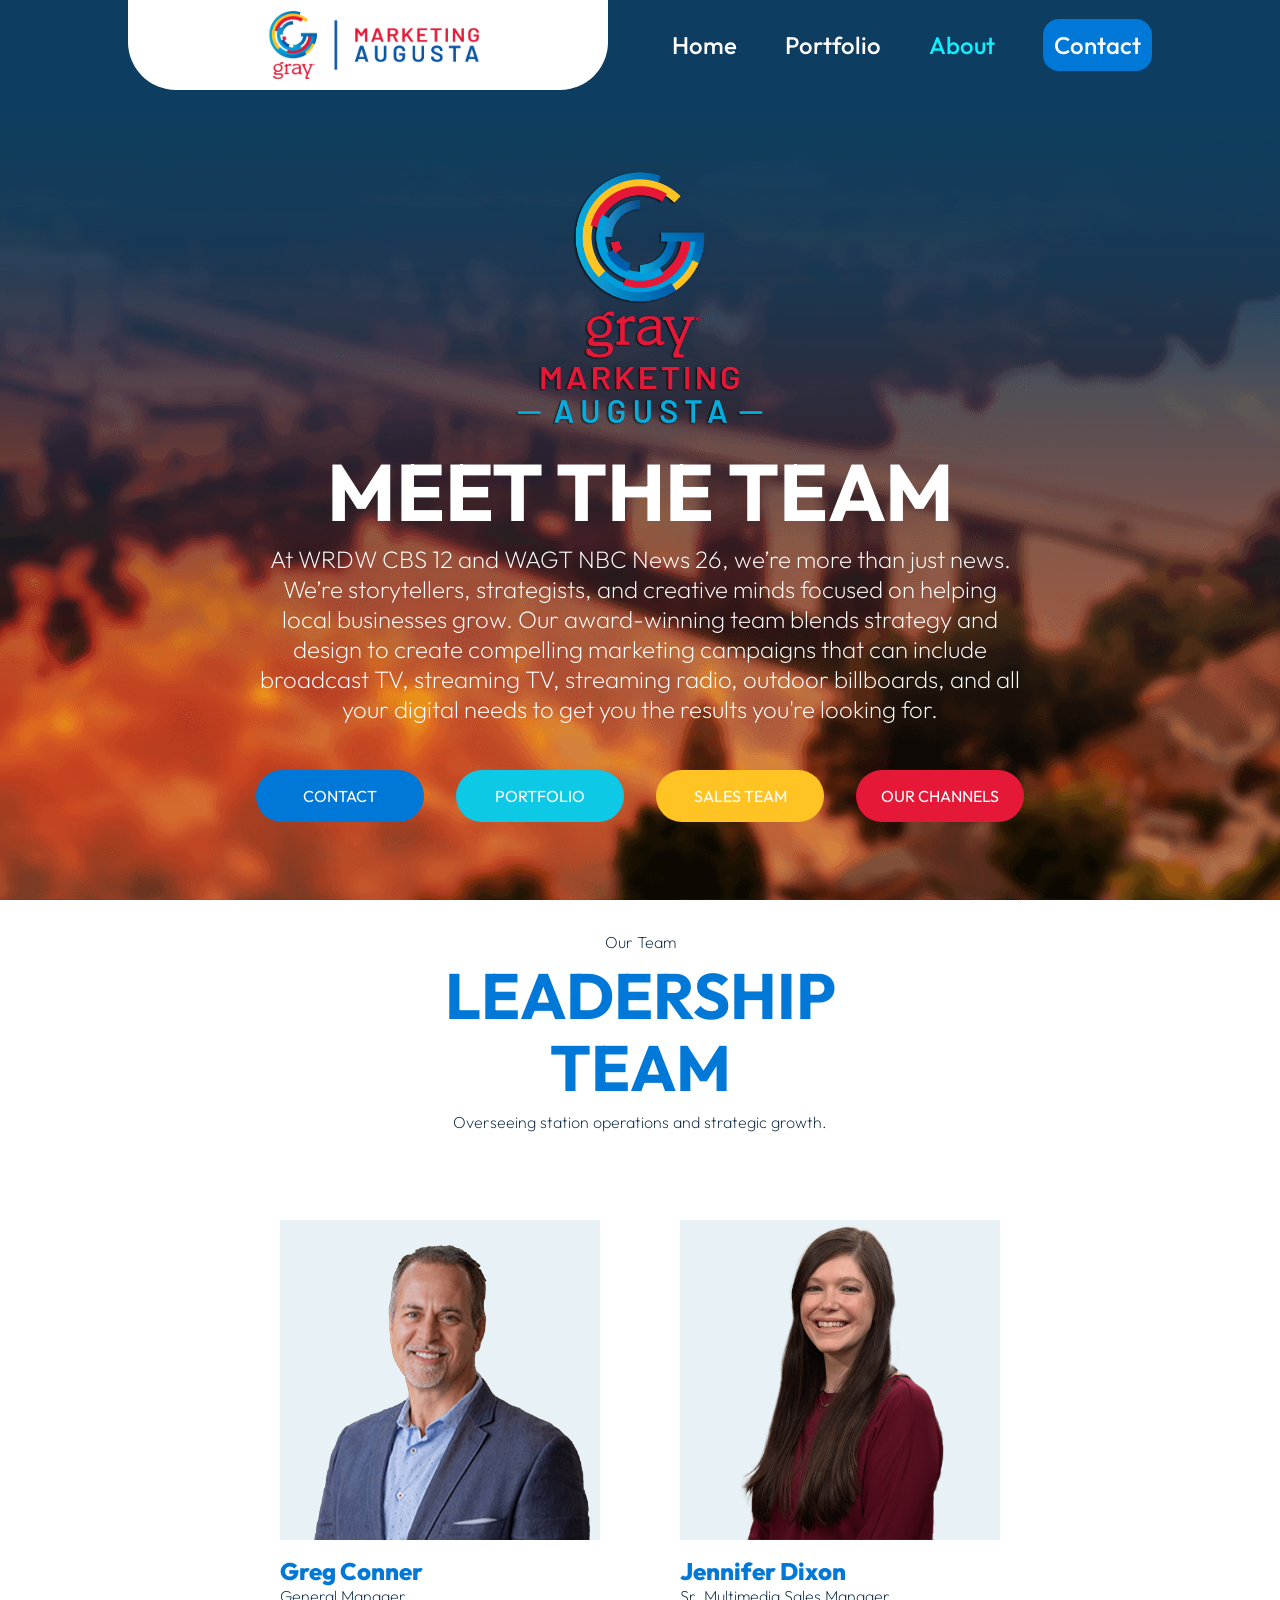
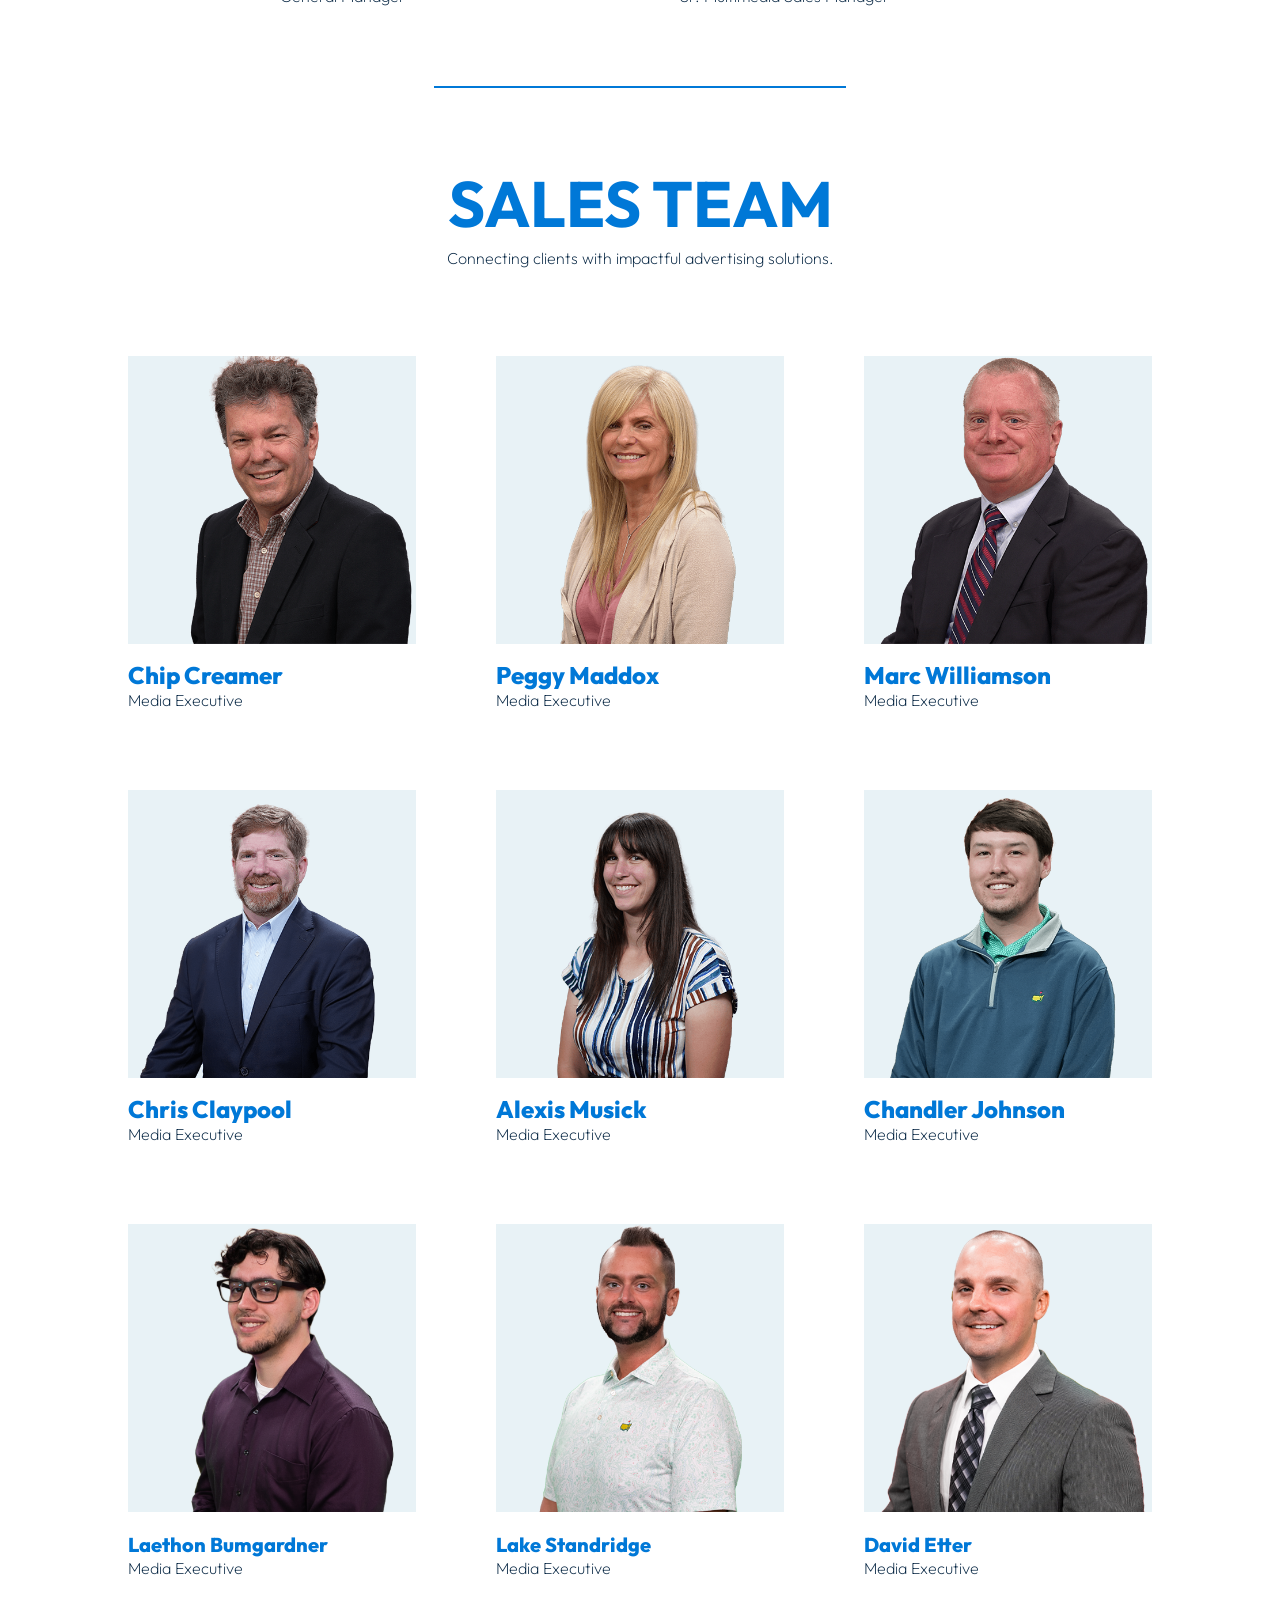
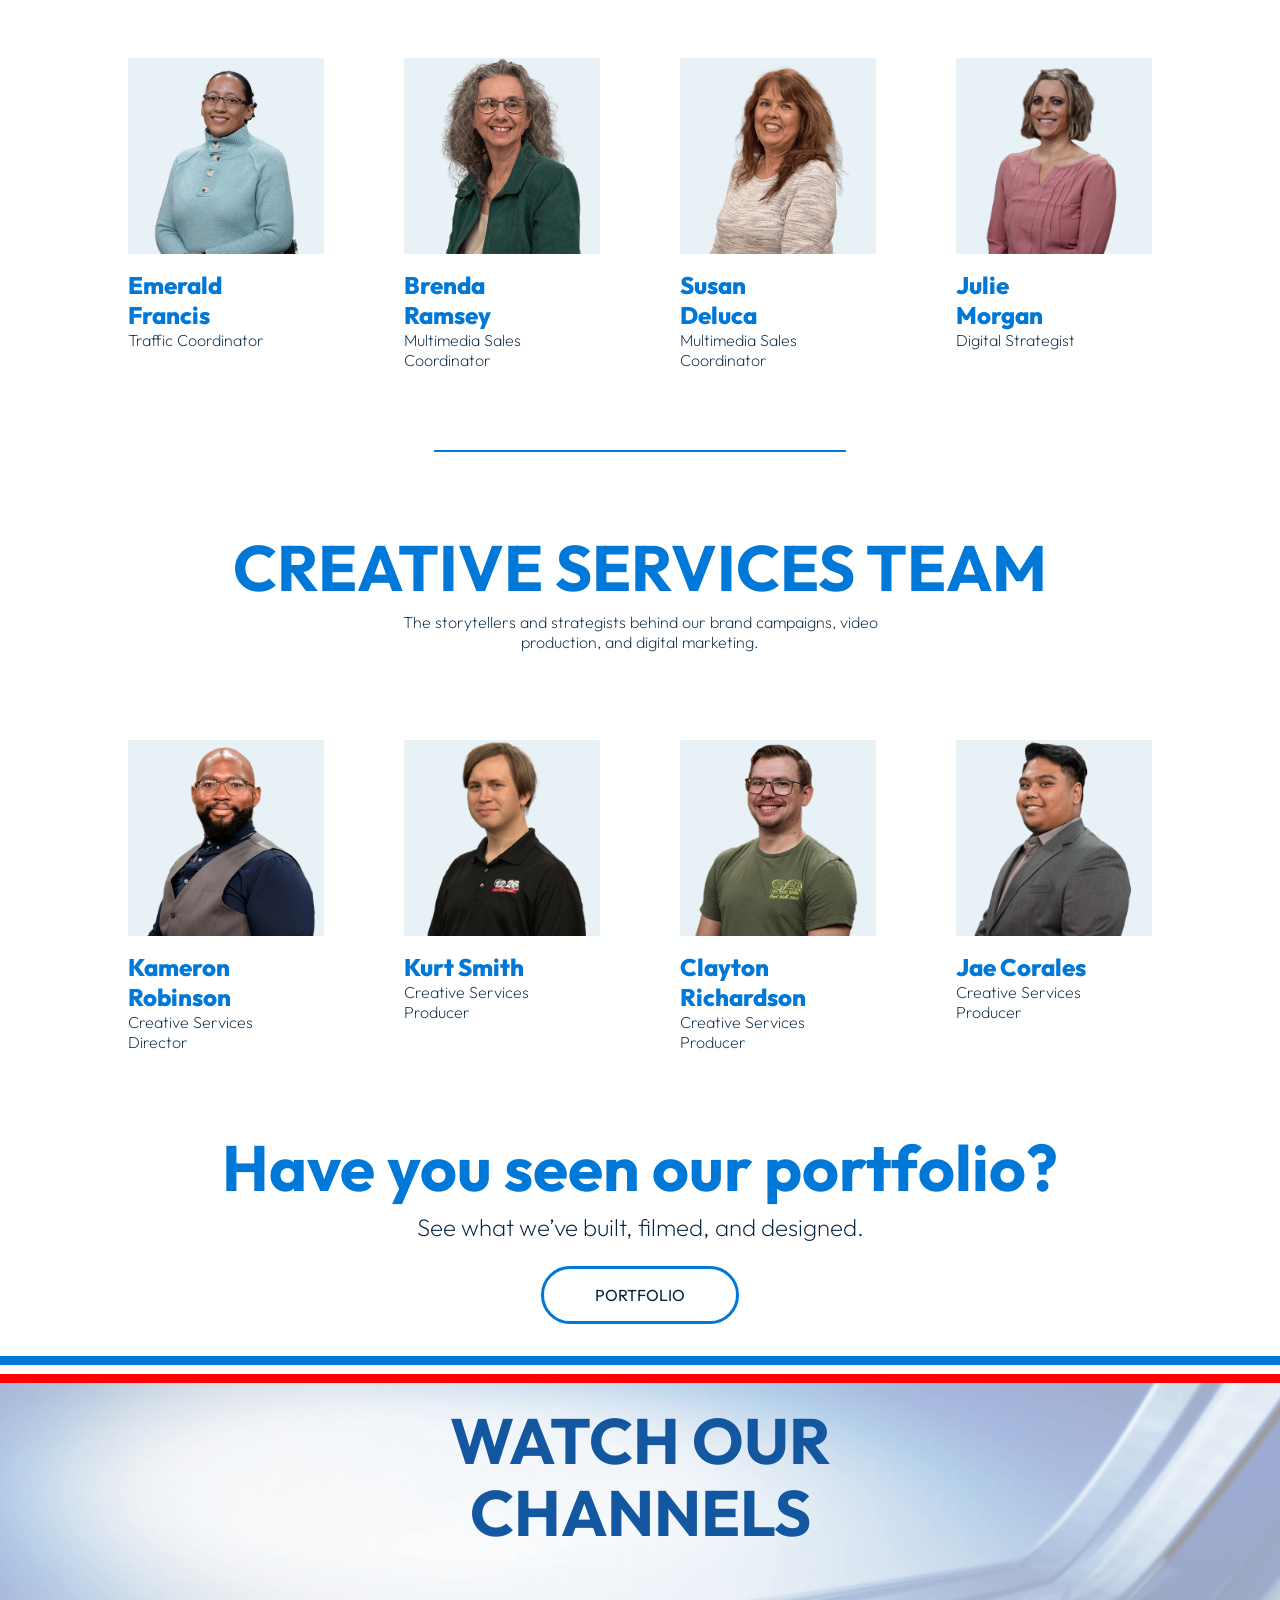
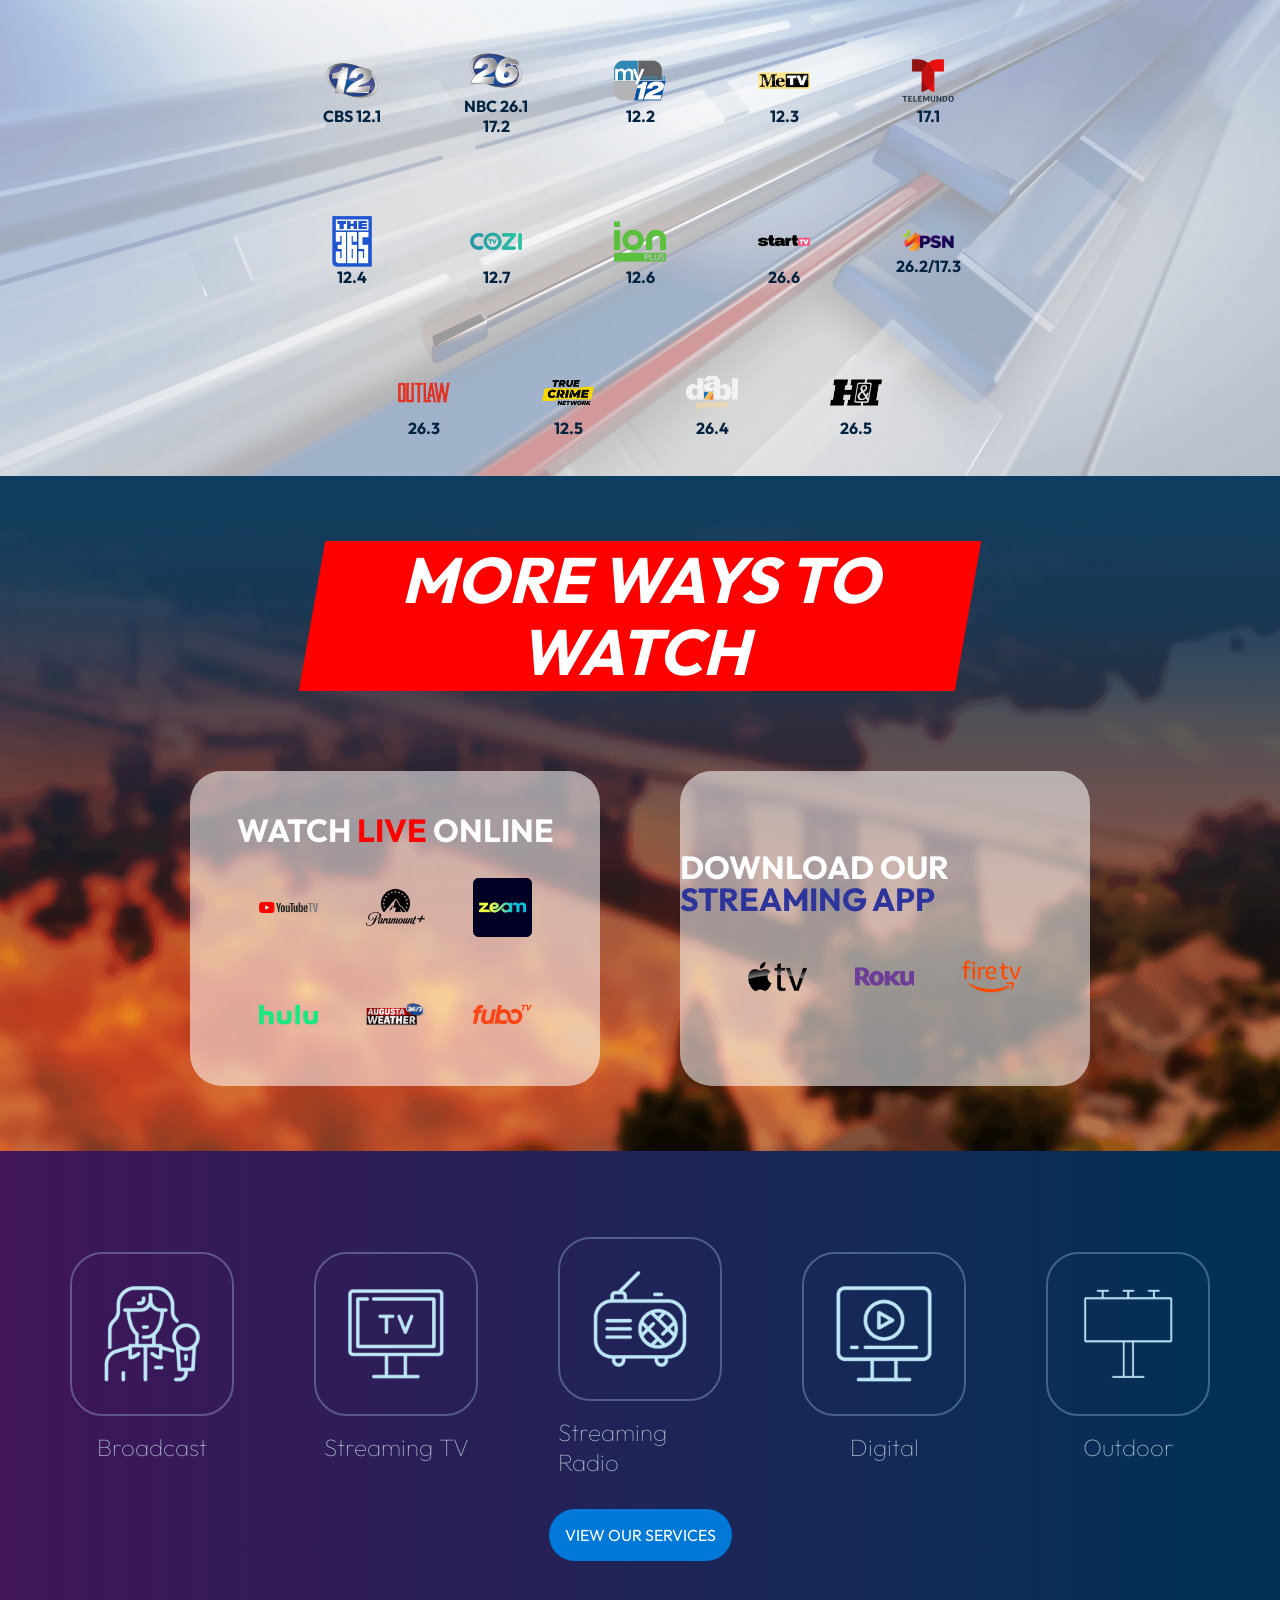
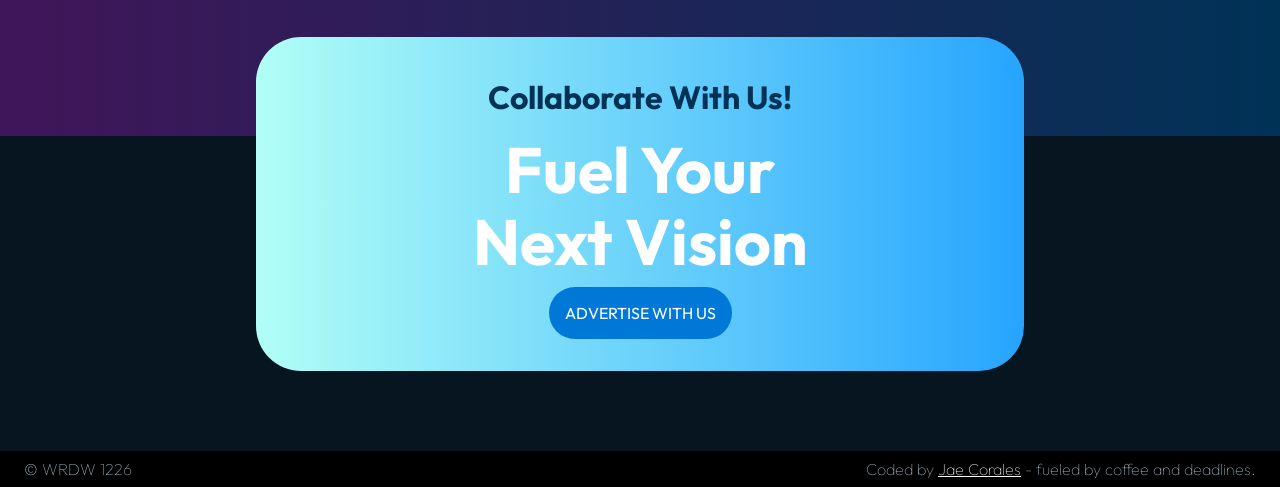
==== about.html @ 4bd0ab8c "main files main files" ====
<!DOCTYPE html>
<html lang="en">
<head>
    <meta charset="UTF-8">
    <meta http-equiv="X-UA-Compatible" content="IE=edge">
    <meta name="viewport" content="width=device-width, initial-scale=1.0">
    <title>About Us</title>
    <link rel="stylesheet" href="styles.css">

    <link rel="preconnect" href="https://fonts.googleapis.com">
    <link rel="preconnect" href="https://fonts.gstatic.com" crossorigin>
    <link href="https://fonts.googleapis.com/css2?family=Outfit:wght@100..900&display=swap" rel="stylesheet">
</head>

<style>
    .new-leadership-team-wrapper p{
        font-size: 1rem;
        font-weight: 200;
    }

    strong{
        font-size: 1.5rem;
    }

    .yellow{
        background-color: #ffc423;
    }

    .blue{
        background-color: #0ec9e5;
    }

    .red{
        background-color: #e51937;
    }
</style>


<body>    
    <div class="container">
        <div class="menu">
            <div class="logo">
                <a href="index.html" class=""><img src="assets/gray_logo.png" class="logo-img" style="width: 50%;"></a>
            </div>

            <div class="menu-items">
                <a href="index.html" class="portfolio" >Home</a>
                <a href="portfolio.html" class="portfolio">Portfolio</a>
                <a href="about.html" class="about" style="color: #0fefff;">About</a>
                <a href="https://www.wrdw.com/page/advertising-opportunities/" target="_blank" class="btnFont contact" style="padding: .7rem; background-color: var(--btnColors); border-radius: 1rem;"><span>Contact</span></a>
            </div>
        </div>

        <div class="aboutus-hero">
            <div class="aboutus-hero-top">
                <img src="assets/logos/gray_marketing_logo2.png" alt="" width="35%">
                <h1>MEET THE TEAM</h1>
                <p>At WRDW CBS 12 and WAGT NBC News 26, we’re more than just news. We’re storytellers, strategists, and creative minds focused on helping local businesses grow. Our award-winning team blends strategy and design to create compelling marketing campaigns that can include broadcast TV, streaming TV, streaming radio, outdoor billboards, and all your digital needs to get you the results you're looking for.
                <br><br>
                </p> 
                <div class="about-button-container">
                    <a href="https://www.wrdw.com/page/advertising-opportunities/" class="button-1 btnFont btnSmaller" target="_blank"><span>CONTACT</span></a>
                    <a href="portfolio.html" class="button-1 btnFont btnSmaller blue"><span>PORTFOLIO</span></a>
                    <a href="#sales_team" class="button-1 btnFont btnSmaller yellow"><span>SALES TEAM</span></a>
                    <a href="#our-channels" class="button-1 btnFont btnSmaller red"><span>OUR CHANNELS</span></a>
                </div>
            </div> 
        </div>

        <div class="new-leadership-team-wrapper">
            <div class="new-leadership-team-content" id="sales_team">
                <div class="sales-team-container-title" >
                    <p>Our Team</p>
                    <h1 style="color: var(--btnColors);" >LEADERSHIP TEAM</h1>
                    <p>Overseeing station operations and strategic growth.<p>
                </div>

                <div class="new-leadership-team-box-wrapper">
                    <div class="new-leadership-team-box">
                        <a href="employee-profile.html?id=greg-conner" class="img-wrapper">
                            <img src="assets/employee_icons/new/greg_conner2.png" alt="" class="img-default">
                            <img src="assets/employee_icons/new/greg_conner1.png" alt="" class="img-hover">
                        </a>             

                        <div class="bio-text">
                            <div class="bio-text-left">
                                <p><strong>Greg Conner</strong></p>
                                <p>General Manager</p>
                            </div>

                            <a href="employee-profile.html?id=greg-conner" class="bio-arrow">
                                <img src="assets/aboutarrow.png" alt="">
                            </a>
                        </div>
                    </div>

                    <div class="new-leadership-team-box">
                        <a href="employee-profile.html?id=jennifer-dixon" class="img-wrapper">
                            <img src="assets/employee_icons/new/jennifer_dixon2.png" alt="" class="img-default">
                            <img src="assets/employee_icons/new/jennifer_dixon1.png" alt="" class="img-hover">
                        </a>             

                        <div class="bio-text">
                            <div class="bio-text-left">
                                <p><strong>Jennifer Dixon</strong></p>
                                <p>Sr. Multimedia Sales Manager</p>
                            </div>

                            <a href="employee-profile.html?id=jennifer-dixon" class="bio-arrow">
                                <img src="assets/aboutarrow.png" alt="">
                            </a>
                        </div>
                    </div>

                    <!-- <div class="new-leadership-team-box">
                        <a href="employee-profile.html?id=sarah-lefevre" class="img-wrapper">
                            <img src="assets/employee_icons/new/sarah_lefevre2.png" alt="" class="img-default">
                            <img src="assets/employee_icons/new/sarah_lefevre1.png" alt="" class="img-hover">
                        </a>             

                        <div class="bio-text">
                            <div class="bio-text-left">
                                <p><strong>Sarah Lefevre</strong></p>
                                <p>Multimedia Sales Manager</p>
                            </div>

                            <a href="employee-profile.html?id=sarah-lefevre" class="bio-arrow">
                                <img src="assets/aboutarrow.png" alt="">
                            </a>
                        </div>
                    </div> -->
                </div>

                <hr>

                <div class="sales-team-container-title">
                    <h1 style="color: var(--btnColors); width: 100%;"> SALES TEAM</h1>                    
                    <p>Connecting clients with impactful advertising solutions.<p>
                </div>

                

                <div class="new-leadership-team-box-wrapper">

                    <!-- CHIP CREAMER -->
                    <div  class="new-leadership-team-box">
                        <a href="employee-profile.html?id=chip-creamer" class="img-wrapper">
                            <img src="assets/employee_icons/new/chip_creamer2.png" alt="" class="img-default">
                            <img src="assets/employee_icons/new/chip_creamer1.png" alt="" class="img-hover">
                        </a>             

                        <div class="bio-text">
                            <div class="bio-text-left">
                                <p><strong>Chip Creamer</strong></p>
                                <p>Media Executive</p>
                            </div>

                            <a href="employee-profile.html?id=chip-creamer" class="bio-arrow">
                                <img src="assets/aboutarrow.png" alt="">
                            </a>
                        </div>
                    </div>

                    <!-- PEGGY -->
                    <div class="new-leadership-team-box">
                        <a href="employee-profile.html?id=peggy-maddox" class="img-wrapper">
                            <img src="assets/employee_icons/new/peggy_maddox2.png" alt="" class="img-default">
                            <img src="assets/employee_icons/new/peggy_maddox1.png" alt="" class="img-hover">
                        </a>             

                        <div class="bio-text">
                            <div class="bio-text-left">
                                <p><strong>Peggy Maddox</strong></p>
                                <p>Media Executive</p>
                            </div>

                            <a href="employee-profile.html?id=peggy-maddox" class="bio-arrow">
                                <img src="assets/aboutarrow.png" alt="">
                            </a>
                        </div>
                    </div>

                    <!-- MARC -->
                    
                    <div class="new-leadership-team-box">
                        <a href="employee-profile.html?id=marc-williamson" class="img-wrapper">
                            <img src="assets/employee_icons/new/marc_williamson2.png" alt="" class="img-default">
                            <img src="assets/employee_icons/new/marc_williamson1.png" alt="" class="img-hover">
                        </a>             

                        <div class="bio-text">
                            <div class="bio-text-left">
                                <p><strong>Marc Williamson</strong></p>
                                <p>Media Executive</p>
                            </div>

                            <a href="employee-profile.html?id=marc-williamson" class="bio-arrow">
                                <img src="assets/aboutarrow.png" alt="">
                            </a>
                        </div>
                    </div>

                    
                </div>

                <!-- DIVIDER -->

                <div class="new-leadership-team-box-wrapper">

                    <!-- CHRIS -->

                    <div class="new-leadership-team-box">
                        <a href="employee-profile.html?id=chris-claypool" class="img-wrapper">
                            <img src="assets/employee_icons/new/chris_claypool2.png" alt="" class="img-default">
                            <img src="assets/employee_icons/new/chris_claypool1.png" alt="" class="img-hover">
                        </a>             

                        <div class="bio-text">
                            <div class="bio-text-left">
                                <p><strong>Chris Claypool</strong></p>
                                <p>Media Executive</p>
                            </div>

                            <a href="employee-profile.html?id=chris-claypool" class="bio-arrow">
                                <img src="assets/aboutarrow.png" alt="">
                            </a>
                        </div>
                    </div>
                    
                    

                    <!-- ALEXIS -->

                    <div class="new-leadership-team-box">
                        <a href="employee-profile.html?id=alexis-musick" class="img-wrapper">
                            <img src="assets/employee_icons/new/alexis_musick2.png" alt="" class="img-default">
                            <img src="assets/employee_icons/new/alexis_musick1.png" alt="" class="img-hover">
                        </a>             

                        <div class="bio-text">
                            <div class="bio-text-left">
                                <p><strong>Alexis Musick</strong></p>
                                <p>Media Executive</p>
                            </div>

                            <a href="employee-profile.html?id=alexis-musick" class="bio-arrow">
                                <img src="assets/aboutarrow.png" alt="">
                            </a>
                        </div>
                    </div>
                   
                    <!-- CHANDLER -->

                    <div class="new-leadership-team-box">
                        <a href="employee-profile.html?id=chandler-johnson" class="img-wrapper">
                            <img src="assets/employee_icons/new/chandler_johnson2.png" alt="" class="img-default">
                            <img src="assets/employee_icons/new/chandler_johnson1.png" alt="" class="img-hover">
                        </a>             

                        <div class="bio-text">
                            <div class="bio-text-left">
                                <p><strong>Chandler Johnson</strong></p>
                                <p>Media Executive</p>
                            </div>

                            <a href="employee-profile.html?id=chandler-johnson" class="bio-arrow">
                                <img src="assets/aboutarrow.png" alt="">
                            </a>
                        </div>
                    </div>
                    
                    
                </div>

                <!-- DIVIDER -->

                <div class="new-leadership-team-box-wrapper">                    
                    <!-- LAETHON -->
                     
                    <div class="new-leadership-team-box">
                        <a href="employee-profile.html?id=laethon-bumgardner" class="img-wrapper">
                            <img src="assets/employee_icons/new/laethon_bumgardner2.png" alt="" class="img-default">
                            <img src="assets/employee_icons/new/laethon_bumgardner1.png" alt="" class="img-hover">
                        </a>             

                        <div class="bio-text">
                            <div class="bio-text-left">
                                <p><strong><span style="font-size: smaller; color: #0078d7;">Laethon Bumgardner</span> </strong></p>
                                <p>Media Executive</p>
                            </div>

                            <a href="employee-profile.html?id=laethon-bumgardner" class="bio-arrow">
                                <img src="assets/aboutarrow.png" alt="">
                            </a>
                        </div>
                    </div>

                    <!-- LAKE -->
                     
                    <div class="new-leadership-team-box">
                        <a href="employee-profile.html?id=lake-standridge" class="img-wrapper">
                            <img src="assets/employee_icons/new/lake_standridge2.png" alt="" class="img-default">
                            <img src="assets/employee_icons/new/lake_standridge1.png" alt="" class="img-hover">
                        </a>             

                        <div class="bio-text">
                            <div class="bio-text-left">
                                <p><strong><span style="font-size: smaller; color: #0078d7;">Lake Standridge</span> </strong></p>
                                <p>Media Executive</p>
                            </div>

                            <a href="employee-profile.html?id=lake-standridge" class="bio-arrow">
                                <img src="assets/aboutarrow.png" alt="">
                            </a>
                        </div>
                    </div>

                    <!-- DAVID -->
                     
                    <div class="new-leadership-team-box">
                        <a href="employee-profile.html?id=david-etter" class="img-wrapper">
                            <img src="assets/employee_icons/new/david_etter2.png" alt="" class="img-default">
                            <img src="assets/employee_icons/new/david_etter1.png" alt="" class="img-hover">
                        </a>             

                        <div class="bio-text">
                            <div class="bio-text-left">
                                <p><strong><span style="font-size: smaller; color: #0078d7;">David Etter</span> </strong></p>
                                <p>Media Executive</p>
                            </div>

                            <a href="employee-profile.html?id=daivd-etter" class="bio-arrow">
                                <img src="assets/aboutarrow.png" alt="">
                            </a>
                        </div>
                    </div>

                    

                    
                </div>

                

                <div class="new-leadership-team-box-wrapper">

                    <!-- EMERALD -->

                    <div class="new-leadership-team-box">
                        <a href="employee-profile.html?id=emerald-greene" class="img-wrapper">
                            <img src="assets/employee_icons/new/emerald-greene1.png" alt="" class="img-default">
                            <img src="assets/employee_icons/new/emerald-greene2.png" alt="" class="img-hover">
                        </a>             

                        <div class="bio-text">
                            <div class="bio-text-left">
                                <p><strong>Emerald Francis</strong></p>
                                <p>Traffic Coordinator</p>
                            </div>

                            <a href="employee-profile.html?id=emerald-greene" class="bio-arrow">
                                <img src="assets/aboutarrow.png" alt="">
                            </a>
                        </div>
                    </div>

                    <!-- BRENDA -->

                    <div href="#" class="new-leadership-team-box">
                        <a href="employee-profile.html?id=brenda-ramsey" class="img-wrapper">
                            <img src="assets/employee_icons/new/brenda_ramsey2.png" alt="" class="img-default">
                            <img src="assets/employee_icons/new/brenda_ramsey1.png" alt="" class="img-hover">
                        </a>             

                        <div class="bio-text">
                            <div class="bio-text-left">
                                <p><strong>Brenda Ramsey</strong></p>
                                <p>Multimedia Sales Coordinator</p>
                            </div>

                            <a href="employee-profile.html?id=brenda-ramsey" class="bio-arrow">
                                <img src="assets/aboutarrow.png" alt="">
                            </a>
                        </div>
                    </div>

                    <!-- SUSAN -->

                    <div class="new-leadership-team-box">
                        <a href="employee-profile.html?id=susan-deluca" class="img-wrapper">
                            <img src="assets/employee_icons/new/susan_deluca2.png" alt="" class="img-default">
                            <img src="assets/employee_icons/new/susan_deluca1.png" alt="" class="img-hover">
                        </a>             

                        <div class="bio-text">
                            <div class="bio-text-left">
                                <p><strong>Susan Deluca</strong></p>
                                <p>Multimedia Sales Coordinator</p>
                            </div>

                            <a href="employee-profile.html?id=susan-deluca" class="bio-arrow">
                                <img src="assets/aboutarrow.png" alt="">
                            </a>
                        </div>
                    </div>

                    <!-- JULIE -->

                   <div href="#" class="new-leadership-team-box">
                        <a href="employee-profile.html?id=julie-morgan" class="img-wrapper">
                            <img src="assets/employee_icons/new/julie_morgan2.png" alt="" class="img-default">
                            <img src="assets/employee_icons/new/julie_morgan1.png" alt="" class="img-hover">
                        </a>             

                        <div class="bio-text">
                            <div class="bio-text-left">
                                <p><strong>Julie Morgan</strong></p>
                                <p>Digital Strategist</p>
                            </div>

                            <a href="employee-profile.html?id=julie-morgan" class="bio-arrow">
                                <img src="assets/aboutarrow.png" alt="">
                            </a>
                        </div>
                    </div>

                    

                    
                </div>

                <hr>

                <div class="sales-team-container-title">
                    <h1 style="color: var(--btnColors); width: 100%;">CREATIVE SERVICES TEAM</h1>
                    <p>The storytellers and strategists behind our brand campaigns, video production, and digital marketing.<p>
                </div>

                <div class="new-leadership-team-box-wrapper">
                    <div class="new-leadership-team-box">
                        <a href="employee-profile.html?id=kameron-robinson" class="img-wrapper">
                            <img src="assets/employee_icons/new/kameron_robinson2.png" alt="" class="img-default">
                            <img src="assets/employee_icons/new/kameron_robinson1.png" alt="" class="img-hover">
                        </a>             

                        <div class="bio-text">
                            <div class="bio-text-left">
                                <p><strong>Kameron Robinson</strong></p>
                                <p>Creative Services Director</p>
                            </div>

                            <a href="employee-profile.html?id=kameron-robinson" class="bio-arrow">
                                <img src="assets/aboutarrow.png" alt="">
                            </a>
                        </div>
                    </div>

                   <div href="#" class="new-leadership-team-box">
                        <a href="employee-profile.html?id=kurt-smith" class="img-wrapper">
                            <img src="assets/employee_icons/new/kurt_smith2.png" alt="" class="img-default">
                            <img src="assets/employee_icons/new/kurt_smith1.png" alt="" class="img-hover">
                        </a>             

                        <div class="bio-text">
                            <div class="bio-text-left">
                                <p><strong>Kurt Smith</strong></p>
                                <p>Creative Services Producer</p>
                            </div>

                            <a href="employee-profile.html?id=kurt-smith" class="bio-arrow">
                                <img src="assets/aboutarrow.png" alt="">
                            </a>
                        </div>
                    </div>

                    <div class="new-leadership-team-box">
                        <a href="employee-profile.html?id=clayton-richardson" class="img-wrapper">
                            <img src="assets/employee_icons/new/clayton_richardson2.png" alt="" class="img-default">
                            <img src="assets/employee_icons/new/clayton_richardson1.png" alt="" class="img-hover">
                        </a>             

                        <div class="bio-text">
                            <div class="bio-text-left">
                                <p><strong>Clayton Richardson</strong></p>
                                <p>Creative Services Producer</p>
                            </div>

                            <a href="employee-profile.html?id=clayton-richardson" class="bio-arrow">
                                <img src="assets/aboutarrow.png" alt="">
                            </a>
                        </div>
                    </div>

                    <div class="new-leadership-team-box">
                        <a href="employee-profile.html?id=jae-corales" class="img-wrapper">
                            <img src="assets/employee_icons/new/jae_corales2.png" alt="" class="img-default">
                            <img src="assets/employee_icons/new/jae_corales1.png" alt="" class="img-hover">
                        </a>             

                        <div class="bio-text">
                            <div class="bio-text-left">
                                <p><strong>Jae Corales</strong></p>
                                <p>Creative Services Producer</p>
                            </div>

                            <a href="employee-profile.html?id=jae-corales" class="bio-arrow">
                                <img src="assets/aboutarrow.png" alt="">
                            </a>
                        </div>
                    </div>
                </div>

                <div class="sales-team-container-title">
                    <h1 style="color: var(--btnColors); width: 100%;">Have you seen our portfolio?</h1>
                    <p style="font-size: 1.5rem;">See what we’ve built, filmed, and designed.<p>
                </div>

                <a href="portfolio.html" class="button-2" style="margin-top: -4rem;"> <span>PORTFOLIO</span></a>
            </div>            
        </div>

        <div class="line divider-1"></div>
        <div class="line divider-2"></div>
        <div class="line divider-3"></div>

        <div class="our-channels-container" id="our-channels">
            <div class="our-channels-top">
                <h1>WATCH OUR CHANNELS</h1>
            </div>

            <div class="our-channels-bot">
                <div class="channel-icon-container">
                    <img src="assets/logos/12.png" alt="">
                    <h3>CBS 12.1</h3>
                </div>

                <div class="channel-icon-container" >
                    <img src="assets/logos/26.png" alt="">
                    <h3 >NBC 26.1<br>17.2</h3>
                </div>

                <div class="channel-icon-container">
                    <img src="assets/logos/my12.png" alt="">
                    <p style="color: #06262b;font-size: 1rem;font-weight:500;"></p>
                    <h3 style="padding: 0">12.2</h3>
                </div>

                <div class="channel-icon-container">
                    <img src="assets/logos/metv.png" alt="">
                    <h3>12.3</h3>
                </div>

                <div class="channel-icon-container">
                    <img src="assets/logos/telemundo.png" alt="">
                    <h3>17.1</h3>
                </div>

                <div class="channel-icon-container">
                    <img src="assets/logos/the365.png" alt="">
                    <h3>12.4</h3>
                </div>

                <div class="channel-icon-container">
                    <img src="assets/logos/cozi.png" alt="">
                    <h3>12.7</h3>
                </div>

                <div class="channel-icon-container">
                    <img src="assets/logos/ion.png" alt="">
                    <h3>12.6</h3>
                </div>

                <div class="channel-icon-container">
                    <img src="assets/logos/start.png" alt="">
                    <h3>26.6</h3>
                </div>

                <div class="channel-icon-container">
                    <img src="assets/logos/peachtree3.png" alt="">
                    <h3>26.2/17.3</h3>
                </div>

                <div class="channel-icon-container">
                    <img src="assets/logos/outlaw.png" alt="">
                    <h3>26.3</h3>
                </div>

                <div class="channel-icon-container">
                    <img src="assets/logos/tcn.png" alt="">
                    <h3>12.5</h3>
                </div>

                <div class="channel-icon-container">
                    <img src="assets/logos/dabi.png" alt="">
                    <h3>26.4</h3>
                </div>

                <div class="channel-icon-container">
                    <img src="assets/logos/hnh.png" alt="">
                    <h3>26.5</h3>
                </div>
            </div>            
        </div>

        <div class="more-ways-container">
            <div class="more-ways-top">
                <h1><span>MORE WAYS TO WATCH&nbsp</span></h1>
            </div>

            <div class="more-ways-bot">
                <div class="more-ways-bot-child">
                    <h3>WATCH&nbsp;<span style="color: red;">LIVE</span>&nbsp;ONLINE</h3>
                    <div class="more-ways-logos">
                        <img src="assets/logos/youtubetv.png" alt="">

                        <img src="assets/logos/paramount.png" alt="">

                        <img src="assets/logos/zeam.png" alt="">

                        <img src="assets/logos/hulu.png" alt="">

                        <img src="assets/logos/augusta-weather.png" alt="">

                        <img src="assets/logos/fubo.png" alt="">
                    </div>
                </div>

                <div class="more-ways-bot-child">
                    <h3>DOWNLOAD OUR <span style="color: rgb(45, 53, 156);">STREAMING APP</span></h3>
                    <div class="more-ways-logos">
                        <img src="assets/logos/appletv.png" alt="">

                        <img src="assets/logos/roku.png" alt="">

                        <img src="assets/logos/firetv.png" alt="">
                    </div>
                </div>
            </div>
        </div>

        <div class="services">
            <div class="services-wrapper">
                <div class="services-1  reveal">
                    <div class="services-box">
                        <img src="assets/broadcast.png" alt="">
                    </div>
                    <p>Broadcast</p>
                </div>

                <div class="services-1 reveal">
                    <div class="services-box">
                        <img src="assets/tv.png" alt="">
                    </div>
                    <p>Streaming TV</p>
                </div>

                <div class="services-1 reveal">
                    <div class="services-box">
                        <img src="assets/radio.png" alt="">
                    </div>
                    <p>Streaming Radio</p>
                </div>

                <div class="services-1 reveal">
                    <div class="services-box">
                        <img src="assets/digital.png" alt="">
                    </div>
                    <p>Digital</p>
                </div>

                <div class="services-1 reveal">
                    <div class="services-box">
                        <img src="assets/billboards.png" alt="">
                    </div>
                    <p>Outdoor</p>
                </div>
            </div>

            <div class="btn-services">
                <a href="services.html" class="button-1 btnFont" style="width: auto;"><span style="font-size: 1rem;">VIEW OUR SERVICES</span></a>
            </div>
        </div>

        <div class="collaborate-bg">
            <div class="collaborate reveal">
                <h3 class="reveal-right">Collaborate With Us!</h3>
                <h1 class="reveal-left">Fuel Your Next Vision</h1>
                <a href="https://www.wrdw.com/page/advertising-opportunities/" class="button-1 btnFont" target="_blank" style="width: auto;"><span style="font-size: 1rem;">ADVERTISE WITH US</span></a>
            </div>
        </div>
    </div>

    <div class="footer">
        <p class="footer-left">
            &copy; WRDW 1226
        </p>

        <p class="footer-right">
            Coded by <a href="https://www.jcorales.art">Jae Corales</a> - fueled by coffee and deadlines.
        </p>
    </div>


<!-- ANIMATIONS -->
    <script src="main.js"></script>
<!-- END OF ANIMATIONS -->
</body>
</html>
---- styles.css ----
*{
    margin: 0;
    font-family: Outfit, sans-serif;
    color: white;
}

.outfit-<uniquifier> {
    font-family: "Outfit", sans-serif;
    font-optical-sizing: auto;
    font-weight: <weight>;
    font-style: normal;
}

:root {
    --primary-bg: #0D3D60;
    --btnColors: #0078d7;
    --secondary-bg: #194F76;
    --font-colors: #aec1cf;
    --dark-button: #032340;
}

body {
    background-color: var(--primary-bg);
    display: flex;
    flex-direction: column;
    height: 100%;
    overflow-x: hidden;
}


html{
    /* overflow-y: scroll; */
    overflow-x: hidden;
    scroll-behavior: smooth;
}

.container{
    display: flex;
    flex-direction: column;

    justify-content: center;
    align-items: center;
}

/* FONTS */

h1 {
    font-size: clamp(2.5rem, 6vw, 4rem);
    color: white;
    line-height: clamp(2.8rem, 6vw, 4.5rem);
}

h2 {
    font-size: clamp(2rem, 5vw, 3rem);
    color: white;
    line-height: clamp(2.5rem, 5.5vw, 4rem);
}

h3 {
    font-size: clamp(1.5rem, 4vw, 2rem);
    color: white;
    line-height: clamp(2rem, 4.5vw, 4rem);
}

p {
    font-size: clamp(1rem, 2.5vw, 1.5rem);
    color: var(--font-colors);
    font-weight: lighter;
}



/* END OF FONTS */

/* BUTTONS */

.container a:hover{
    color: #0fefff;
}


 .button-container{
    display: flex;
    gap: 2rem;
    width: 100%;
    display: flex;
    flex-direction: column;
    }

.button-container-wrapper{
    display: flex;
    gap: 2rem;
}


.button-1{
    background-color: var(--btnColors);
    padding: 1rem;
    width: 10rem;

    display: flex;
    align-items: center;
    justify-content: center;
    align-content: center;

    border-radius: 10rem;

    transition: color 0.3s ease
}

.btnFont{
    font-size: 1.5rem;
    text-decoration: none;
}

.button-1:hover {
    background-color: var(--dark-button);
    color: var(--btnColors);
    transition: color 0.3s ease, background-color 0.3s ease;
}

.button-2 {
    position: relative;
    background-color: transparent;
    padding: 1rem;
    width: 10rem;
    text-align: center;
    border-radius: 10rem;
    border: 3px solid var(--btnColors);
    color: var(--btnColors);
    overflow: hidden;
    transition: color 0.3s ease;
    z-index: 1;
    display: inline-block;
}

.button-2::before {
    content: '';
    position: absolute;
    top: 1%;
    left: -100%;
    width: 100%;
    height: 100%;
    
    background-color: var(--btnColors);
    transition: all 0.5s ease;
    z-index: 0;
}

.button-2:hover::before {
    left: 0%;
}

.button-2 span {
    position: relative;
    z-index: 1;
    display: inline-block;
    transition: color 0.3s ease;
}

.button-2:hover span {
    color: white;
}

.button-1:hover span {
    color: var(--btnColors);
}

.btnSmaller{
    font-size: 1rem;
}

/* END OF BUTTONS */

/* MENU CSS */

.menu{
    /* background-color: red; */
    width: 80%;
    height: 10vh;

    display: flex;
    justify-content: space-between;

    background-color: transparent;

    z-index: 10;

}

.logo{
    width: 30rem;
    background-color: white;
    border-radius: 0 0 3rem 3rem;

    display: flex;
    align-items: center;
    justify-content: center;
}


.logo a{
    display: flex;
    justify-content: center;
}

.menu img{
    width: 80%;
}

.menu-items a{
    color: white;
    text-decoration: none;
    font-weight: 500;
    font-size: 1.5rem;
}

.menu-items{
    display: flex;
    gap: 3rem;
    align-items: center;
}

/* END OF MENU CSS */


/* HERO PAGE CSS */

.hero-page{
    width: 80%;
    height: 90vh;

    display: flex;
}

.hero-page h1{
    font-size: 7rem;
    line-height: 6rem;
}

.hero-page-left{
    padding: 5rem 0rem 10rem 10rem;
    width: 30%;

    display: flex;
    flex-direction: column;
    gap: 2rem;
}

.hero-page-right{
    width: 70%;
    /* background-color: red; */

    display: flex;
    justify-content: center;
    align-content: center;
    align-items: center;
}

.heroImg{
    width: 30%;

    position: absolute;
}

.char-1 {
  position: absolute;
  width: 30%;
  left: 35%;
  top: 28%;
  rotate: 25deg;
  transform: scaleX(-1);
  transition: transform 0.1s ease-out;
  will-change: transform;
}

.char-2{
    position: absolute;
    width:40%;
    left: 45%;
    transform: scaleX(-1);
    rotate: -15deg;

    transition: transform 0.1s ease-out;
    will-change: transform;
}

.char-3{
    position: absolute;

    width: 20%;
    left: 70%;
    top: 45%;
    rotate: -15deg;

    transition: transform 0.1s ease-out;
    will-change: transform;
}

.logo-hero{
    transform-style: preserve-3d;
    transition: transform 0.1s ease-out;
    will-change: transform;
}


/* BLOB */

.blob {
  width: 200px;
  height: 200px;
  background: radial-gradient(circle at 30% 30%, #0fefff, #727071);
  border-radius: 50%;
  position: absolute;
  top: 40%;
  left: 70%;
  animation: float 2s ease-in-out infinite, pulse 2s ease-in-out infinite;
  filter: blur(60px);
  z-index: -11;
}

/* Floating animation */
@keyframes float {
  0%, 100% {
    transform: translateY(0px);
  }
  50% {
    transform: translateY(-20px);
  }
}

/* Pulsating size animation */
@keyframes pulse {
  0%, 100% {
    transform: scale(2);
  }
  50% {
    transform: scale(2.5);
  }
}



/* END OF BLOB */

/* END OF HERO PAGE CSS */


/* LET'S TALK! */

.content-3 {
    height: 50vh;
    background-color: #286583;
    display: flex;
    flex-direction: row;
    align-items: center;
    justify-content: center;
    width: 100%;
    
    overflow: visible;
    position: relative;
}

.content-3-wrapper{
    display: flex;
    width: 65%;
    align-items: center;
    justify-content: center;
    overflow: visible;
}


.content-3-left{
    display: flex;
    flex-direction: column;

    width: 60%;

    gap: 1rem;
}

.content-3-right{
    display: flex;
    justify-content: center;
    align-items: center;
    width: 40%;
    
}


.meet-img{
    z-index: 1;
}

.content-3 img{
    width: 40%;
    margin-top: -10vh;
}

/* END OF LET'S TALK */

/* START OF SERVICES */
.services{
    width: 100%;
    height: 65vh;
    background: linear-gradient(90deg, #401559 0%, #003256 100%);

    display: flex;
    flex-direction: column;
    gap: 2rem;

    align-items: center;
    justify-content: center;
    align-content: center;
    flex-wrap: wrap;
}

.services-wrapper{
    width: 80%;
    display: flex;
    justify-content: center;
    align-items: center;
    align-content: center;
    gap: 5rem;
}

.services-1{
    display: flex;
    flex-direction: column;
    justify-content: center;
    align-items: center;
    gap: 1rem;

    transform: translateY(0) scale(1);
    transition: transform 0.3s ease-in-out;
}

.services-box:hover{
    transform: scale(1.05);
}

.services-box img{
    width: 60%;
}

.services-box{
    width: 10em;
    height: 10em;
    border: rgba(190, 231, 247, .3) 2px solid;
    border-radius: 20%;
    margin-top: -10vh;
    display: flex;
    justify-content: center;
    align-items: center;
    transform: translateY(0) scale(1);
    transition: transform 0.3s ease-in-out;
}

/* END OF SERVICES */

/* START OF COLLABORATE */

.collaborate-bg{
    height: 35vh;
    width: 100%;
    background: #061520;
    display: flex;
    align-items: center;   
    justify-content: center;
}

.collaborate{
    height: 30vh;
    width: 55%;
    background: linear-gradient(90deg, #B1FFF6 0%, #26A5FF 100%);
    border-radius: 5vh;
    margin-top: -20vh;
    display: flex;
    flex-direction: column;
    justify-content: space-between;
    align-items: center;
    padding: 2rem;
}

.collaborate h3{
    color: #003256;
}


/* END OF COLLABORATE */


/* START OF PORTFOLIO CSS */

.new-portfolio{
    height: auto;
    width: 100%;
    display: flex;
    background-color: white;
    padding: 5rem 0 5rem 0;
}

.portfolio-hero{
    height: auto;
    width: 100%;
    padding: 2rem 0 2rem 0;

    display: flex;
    flex-direction: column;

    justify-content: center;
    align-items: center;

    z-index: 0;

    gap: 5rem;
}



.portfolio-hero p{
    width: 50%;
    text-align: center;
}

.portfolio-hero a{
    position: relative;
    z-index: 1;
}

.leadership{
    display: flex;
    width: 80%;
    height: auto;
    justify-content: center;
    align-items: center;
    gap: 5rem;

    /* background-color: red; */

}

.portfolio-cs-team-header{
    display: flex;
    width: 100%;
    flex-direction: column;
    justify-content: center;
    align-content: center;
    align-items: center;
}

.pic{
    display: flex;
    flex-direction: column;
    justify-content: center;
    align-items: center;
}

.slice{
    height: 25vh;
    width: 0.3%;
    background-color: rgb(255,255,255);
}

.pic img{
    width: 10rem;
}

.pic p, .pic h3{
    width: 100%;
    text-align: center;
}

.portfolio-header {
    position: relative;
    width: 100%;
    height: 100vh;
    overflow: hidden;

    display: flex;
    flex-direction: column;
    align-items: center;
    justify-content: center;

    margin-top: -10vh;
    z-index: 0;
}


.bg-video {
    position: absolute;
    top: 0;
    left: 0;
    width: 100%;
    height: 100%;
    object-fit: cover;
    opacity: 0.3;
    z-index: -1; 
    pointer-events: none; 
}

.portfolio-header-wrapper {
    position: relative;
    z-index: 1;

    width: 80%;

    display: flex;
    flex-direction: column;
    align-items: center;
    justify-content: center;
    align-content: center;
    text-align: center;
    gap: 3rem;

    color: white;
    margin-top: 10rem;
}

.portfolio-header-wrapper p, h1 {
    width: 50%;
    text-align: center;
}

.portfolio-header-wrapper h1{
    font-family: "Water Brush", cursive;
    font-size: clamp(4rem, 8vw, 8rem);
    line-height: clamp(4rem, 8vw, 8rem);
}
.index1 {
    z-index: 1;
}


/* START OF CREATIVE SERVICES BANNER */
.cs-banner{
    height: 50vh;
    background-color: rgb(22, 40, 68);
    /* background-color: red; */
    width: 100%;
    /* z-index: 1; */

    display: flex;
    flex-direction: column;
    justify-content: center;
    align-items: center;
    align-content: center;
}
.cs-banner-wrapper{
    width: 80%;
    display: flex;
    flex-direction: column;
    justify-content: center;
    align-items: center;
    align-content: center;
    gap: 5rem;
}

.icons-wrapper{
    width: 80%;
    display: flex;
    justify-content: center;
    align-items: center;
    align-content: center;
    gap: 5rem;
}
.icons{
    width: 30%;
    display: flex;
    flex-direction: column;
    text-align: center;
    justify-content: space-around;
    align-content: space-around;
    align-items: center;
    gap: 2rem;
}

.icons h3, .icons p{
    font-size: 1.2rem;
}

.icons img{
    width: clamp(2rem, 5vw, 5rem);
}

/* END OF CREATIVE SERVICES BANNER */
.portfolio-main{
    height: auto;
    width: 100%;
    padding-bottom: 5rem;
    display: flex;
    flex-direction: column;
    align-content: space-around;
    justify-content: flex-start;
    align-items: center;
}

.portfolio-wrapper{
    width: 80%;
    display: flex;

    justify-content: center;
    align-items: center;
    align-content: center;
    
    flex-wrap: wrap;
    gap: 3rem;
    margin-top: 5rem;
}

.portfolio-child{
    width: 60%;
    aspect-ratio: 16 / 9;
    border-radius: 1rem;

    background-color: rgb(111, 130, 156);

    transition: filter 0.3s ease;
}

.portfolio-child:hover {
    filter: grayscale(100%);
}




/* END OF PORTFOLIO CSS */



/* START OF ABOUT US */

.aboutus-hero{
    display: flex;
    flex-direction: column;
    justify-content: center;
    align-items: center;
    align-content: center;

    width: 100%;
    height: 90vh;
    overflow-y: hidden;
    background: url(assets/bg.png) no-repeat center center;
    background-size: cover;
}

.aboutus-hero-top{
    display: flex;
    flex-direction: column;

    justify-content: center;
    align-items: center;
    align-content: center;
    text-align: center;
    gap: 1rem;
    /* margin-top: -5rem; */
    
}

.aboutus-hero-top p{
    font-weight: 200;
    color: white;
}
.sales-team-container-title{
    display: flex;
    flex-direction: column;
    justify-content: center;
    align-items: center;
    gap: .5rem;
    width: 100%;    
}

.sales-team-container-title p{
    width: 50%;
    text-align: center;
}

.aboutus-hero h1{
    font-size: 5rem;
}

.aboutus-hero-top p{
    width: 60%;
}
.aboutus-hero-bot{
    display: flex;
    justify-content: center;
}

.aboutus-hero-bot img{
    width: 50%;
}

.blob-aboutus{
    top: 80%;
    left: 50%;
}

.about-button-container{
    display: flex;
    width: 60%;
    justify-content: center;
    gap: 2rem;
}

.new-leadership-team-wrapper{
    display: flex;
    width: 100%;
    justify-content: center;
    padding: 2rem 0 2rem 0;
    background-color: #fff;;
}

.new-leadership-team-box{
    transition: 0.3s ease;
}

.new-leadership-team-box:hover{
    transition: 0.3s ease;
}

.bio {
  position: absolute;
  width: 100%;

  text-align: center;
  top: 70%;
  left: 50%;
  
  text-shadow: 1px 1px 15px rgb(11, 15, 38);
  transform: translate(-50%, -50%);
  color: white;
  font-weight: bold;

  opacity: 0;
  transition: opacity 0.3s ease;
  z-index: 2;
  font-size: 2rem;
}

.new-leadership-team-box:hover .bio {
  opacity: 1;
}

.new-leadership-team-content{
    display: flex;
    width: 80%;
    flex-direction: column;
    justify-content: center;
    align-items: center;
    align-content: center;
    gap: 5rem;
}

.new-leadership-team-box-wrapper{
    display: flex;
    gap: 5rem;
    justify-content: center;
    width: 100%;
}

.new-leadership-team-box .wrdw-leadership-text {
    transition: 0.3s ease;
    display: flex;
}

.new-leadership-team-box {
  display: flex;
  flex-direction: column;
  width: 20rem;
  align-items: center;
  justify-content: flex-start;
  border-radius: 2rem;

  text-decoration: none;
}

.img-wrapper {
  position: relative;
  width: 100%;
  aspect-ratio: 1 /1 ;
  overflow: hidden;
}

.img-wrapper img {
  position: absolute;
  top: 0;
  left: 0;
  width: 100%;
  height: 100%;
  object-fit: cover;
  transition: opacity 0.3s ease;
  transition: 0.3s ease;
}

.new-leadership-team-box .wrdw-leadership-text{
    width: 20rem;
    padding: 1rem 0 1rem 0;
    transition: 0.3s ease;
}

.img-default {
  opacity: 1;
  z-index: 1;
}

.img-hover {
  opacity: 0;
  z-index: 2;
}

.img-wrapper:hover .img-default {
  opacity: 1; 
  border-radius: 0 5rem 0 0;
  transition: 0.3s ease;
}

.img-wrapper:hover .img-hover {
  opacity: 1;  
  border-radius: 0 5rem 0 0;
  transition: 0.3s ease;
}

.img-wrapper:hover{
    box-shadow: -8px 8px 0 rgb(38, 62, 149);
}

.new-leadership-team-content h1, 
.new-leadership-team-content p,
.new-leadership-team-content h3,
.new-leadership-team-content span{
    color: var(--dark-button);
}

.new-leadership-team-box-wrapper .wrdw-leadership-text p{
    color: var(--dark-button);
    font-weight: 300;
    text-align: left;
}

strong{
    font-weight: 800;
    color: var(--btnColors);
}

.new-leadership-team-box .wrdw-leadership-text p{
    display: flex;
    justify-content: flex-start;
    text-align: left;
    width: 100%;
}

.bio-text{
    display: flex;
    justify-content: space-between;
    align-content: center;
    align-items: center;
    width: 100%;
    padding-top: 1rem;
}

.bio-text-left{
    width: 70%;
}

.bio-arrow{
    width: 30%;
    opacity: 0;
    display: flex;
    justify-content: flex-end;
    transition: 0.3s ease;
}

.bio-arrow img{
    width: 40%;
}

.new-leadership-team-box:hover .bio-arrow{
    opacity: 1;
    transition: 0.3s ease;
}

/* END OF ABOUT US */


/* OUR CHANNEL */

.line{
    height: 1vh;
    width: 100%;
}

.divider-1{
    background-color: #0078d7;
}

.divider-2{
    background-color: white;
}

.divider-3{
    background-color: red;
}

.our-channels-container{
    height: 77vh;

    display: flex;
    flex-direction: column;
    justify-content: center;
    align-items: center;
    gap: 5rem;
    
    width: 100%;
    overflow-y: hidden;
    background: url(assets/ourchannels-bg.png) no-repeat center center;
    background-size: cover;
}

.our-channels-top{
    height:auto;
    width: 80%;
    display: flex;
    flex-direction: column;

    align-items: center;
    justify-content: center;
    align-content: center;
}

.our-channels-top h1{
    color: #12579f;
    text-align: center;
}

.channel-icon-container{
    display: flex;
    flex-direction: column;

    align-items: center;
    justify-content: center;
    align-content: center;

    width: clamp(2rem, 5vw, 5rem);
    height: auto;
    text-align: center;
    padding: 1rem;

    /* border: 2px solid white; */
    border-radius: 2rem;

    transform: translateY(0) scale(1);
    transition: transform 0.3s ease-in-out;
}


.channel-icon-container:hover{
    transform: scale(1.05);
}

.channel-icon-container h3{
    color: var(--dark-button);
    line-height: 20px;
}

.channel-icon-container img{
    width: 80%;
}

.our-channels-bot{
    display: flex;
    flex-wrap: wrap;
    gap: 3rem;
    width: 60%;

    justify-content: center;
    align-items: center;
}

.our-channels-bot h3{
    font-size: clamp(1rem, 1vw, 1.5rem);
}
/* END OF OUR CHANNEL */

/* MORE WAYS TO WATCH */
.more-ways-container{
    height:75vh;
    width: 100%;
    display: flex;
    flex-direction: column;
    justify-content: center;
    align-content: center;
    align-items: center;
    gap: 5rem;
    
    background: url(assets/bg.png) no-repeat center center;
    background-size: cover;
}

.more-ways-top h1, .more-ways-top-floating h1{
    display: inline-block;
    transform: skew(10deg);
    font-style: italic;
}

.more-ways-top{
    display: flex;
    justify-content: center;
    width: 50%;

    background-color: red;
    transform: skew(-10deg); /* slants the background */
    padding: 0.2em 0.5em;
}

.more-ways-top h1{
    width: 100%;
}

.transparent-text {
  font-family: 'Monoton', sans-serif; /* or another hollow/outline font */
  font-size: 4rem;
  font-style: italic;
  color: transparent;
  -webkit-text-stroke: .50px white;
  text-stroke: 2px white;
}

.more-ways-bot{
    display: flex;

    justify-content: center;
    align-content: center;
    align-items: center;

    gap: 5rem;
    width: 80%;
}

.more-ways-bot h3{
    line-height: 2rem;
}

.more-ways-bot-child{
    width: 40%;
    height: 35vh;
    border-radius: 2rem;
    background-color: rgba(255, 255, 255, 0.55);

    display: flex;
    flex-direction: column;
    justify-content: center;
    align-items: center;
    align-content: center;
    gap: 2rem;
}

.more-ways-logos{
    display: flex;
    width: 80%;
    flex-wrap: wrap;
    align-items: center;
    justify-content: center;
    gap:3rem;
}

.more-ways-logos img{
    width: 18%;
}

/* END OF MORE WAYS TO WATCH */

/* SALES TEAM CONTAINER */

.sales-team-container{
    width: 100%;
    height: auto;
    background: linear-gradient(-180deg, #022f52 0%, #000e18 100%);

    display: flex;
    flex-direction: column;
    justify-content: center;
    align-items: center;

    padding: 5rem;
    gap: 5rem;
}

.wrdw-leadership-container{
    display: flex;
    width: 80%;
    gap: 5rem;
    justify-content: center;
    align-items: center;
    align-content: center;
}

.wrdw-leadership-child{
    display: flex;
    flex-direction: column;
    width: 15vw;

    justify-content: center;
    align-items: center;
    align-content: center;
    
    gap: -2rem;
}

.wrdw-leadership-child img{
    width: 10rem;
}

.wrdw-leadership-text{
    display: flex;
    flex-direction: column;
    justify-content: center;
    align-content: center;
    align-items: center;
}
.wrdw-leadership-text bold{
    font-weight: bold;
}

.wrdw-leadership-text p{
    font-size: 1.2rem;
    text-align: center;
}

hr{
    width: 40%;
    border: 1px solid var(--btnColors);
}

/* END OF SALES TEAM CSS */

/* NEW PORTFOLIO */

/* FOOTER */

.footer{
    display: flex;
    justify-content: space-between;
    background-color: black;
    padding: 0 1rem 0 1rem;
}

.footer p{
    font-size: 1rem;
    padding: .5rem;
}

/* FOOTER */

/* BIOS */

.bio-wrapper{
    height: auto;
    width:100%;

    display: flex;
    background: linear-gradient(-180deg, var(--primary-bg) 0%, #000e18 100%);
    align-content: center;
    justify-content: center;
}

.bio-wrapper-left{
    width: 40%;
    display: flex;
    flex-direction: column;
    align-content: center;
    align-items: flex-start;
    padding-top: clamp(5rem, 10rem, 10rem);
    padding-bottom: 10rem;
}

.bio-wrapper-right{
    width: 40%;
    display: flex;
    flex-direction: column;
    align-content: center;
    justify-content: flex-start;
    padding-top: clamp(5rem, 10rem, 10rem);
    padding-bottom: 10rem;
}

.bio-wrapper img{
    width: 65%;
    border-radius: 2rem;
    }

/* END BIOS */

/* TESTIMONIALS */

.testimonial{
    width: 100%;
    height: auto;
    padding: 3rem 0 3rem 0;

    background-color: #162844;

    text-align: center;

    display: flex;
    flex-direction: column;
    align-content: center;
    justify-content: center;
    align-items: center;
}

.testimonial-wrapper{
    width: 80%;
    height: auto;
    display: flex;

    justify-content: center;
    align-items: center;
    align-content: center;

    flex-wrap: wrap;
    gap: 3rem;
}

.testimonial-1{
    width: 30%;
    height: 35vh;
    aspect-ratio: 16/9;

    background: linear-gradient(-45deg,
    #0a1628 0%, 
    #101f38   100%);
    
    display: flex;
    flex-direction: column;
    justify-content: ce;
    align-content: center;
    align-items: center;

    border-radius: 1rem;

    /* border: 3px solid;
    border-image: linear-gradient(-45deg, 
    #24395b, 
    #081222) 1; */
}

.testimonial-top{
    display: flex;
    justify-content: flex-start;
    align-items: center;
    width: 100%;
    background-color: #081222;
    box-sizing: border-box;
    padding:1rem;
    gap: 1rem;
    border-radius: 1rem 1rem 0 0;
}

.testimonial-bot{
    padding: 1rem;
    height: 100%;
    display: flex;
    flex-direction: column;
    justify-content: center;
    align-items: center;
    align-content: center;
}

.testimonial-1 p{
    font-size: 1rem;
    text-align: left;
}

.testimonial-top img{
    width: 20%;
    height: auto;
}

.testimonial-1 strong{
    color: #0fefff;
    font-size: 2rem;
}

.h-line{
    width: 100%;
    height: .2rem;
    background: linear-gradient(90deg, #214379 0%, #26A5FF 100%);;
}

/* END OF TESTIMONIAL */


/* WHAT WE DO */

.sec-2{
    height: auto;
    width: 100%;
    padding: 2rem 0 2rem 0;

    display: flex;
    justify-content: center;

    /* background-color: rgb(192, 166, 166); */
    background-color: white;

    margin-top: -2rem;
}

.sec-2 h1{
    color: var(--btnColors);
    width: 100%;
    text-align: left;
}

.sec-2-child{
    
    height: auto;
    width:80%;
    display: flex;
}

.sec-2-child-left{
    width: 50%;
    background: url(assets/bldg.jpg);
    background-size: cover;
    background-position: center;

    background-repeat: no-repeat;

    border-radius: 3rem;
}

.sec-2-child-right{
    width: 50%;
    display: flex;
    flex-direction: column;

    padding-left: 5rem;

    justify-content: flex-start;
    align-content: flex-start;
    align-items: flex-start;
    text-align: left;

    gap: 1.5rem;
}

.sec-2-child-right a, .sec-2-child-right i{
    color: var(--btnColors);
    font-size: 1.5rem;
    text-decoration: none;
}

.sec-2-child i{
    font-size: 1rem;    
}

ul{
    display: flex;
    flex-direction: column;
    gap: 1rem;
}

li{
    color: var(--btnColors);
}

.sec-2-child-right .button-1:hover{
    background-color: var(--dark-button);
}

.sec-2-child-right video{
    border-radius: 2rem;
}

.wave-top{
    width: 100%;
    margin-top: -20rem;
}

.padtop{
    padding: 10rem 0 5rem 0;
}

/* END OF WHAT WE DO */

/* TV SERVICES */



.tv-services {
    width: 100%;
    padding: 5rem 0 5rem 0 ;
    color: #fff;
    font-family: 'Outfit', sans-serif;
    display: flex;
    flex-direction: column;
    gap: 3rem;
}

.tv-services-wrapper {
    display: flex;
    flex-wrap: wrap;
    gap: 2rem;
    justify-content: center;
    align-items: center;
}

.tv-services-box {
    background: linear-gradient(45deg, var(--dark-button) 0%, var(--primary-bg) 100%);
    padding: 1.5rem;
    border-radius: 10px;
    border: 1px solid #0078d7;
    width: calc(33.333% - 2rem);
    min-width: 280px;
    transition: transform 0.3s ease;
    height: auto;

    display: flex;
    flex-direction: column;
    gap: 1rem;
    justify-content: flex-start;
}

.tv-services-box:hover {
    transform: translateY(-5px);
}

.tv-services-box h1 {
    color: #0fefff;
    width: 100%;
    font-size: 2.5rem;
    display: flex;
}

.tv-services p{
    margin-top: -1rem;
}

.tv-services-box li, .tv-services h1{
    color: white;
}

.tv-services-box li{
    color: white;
    font-weight: 150;
}

.tv-services h1{ 
    width: 100%;
}


.tv-services-box-header{
    display: flex;
    width: 100%;
    gap: 1rem;
}

.tv-services-box-header-text{
    width: 80%;
}
.tv-services-box-header-img{
    width: 20%;
}

.tv-services-box-header-img img{
    width: 100%;
}

.darkbg{
    background-color: var(--dark-button);
}

.darkbg{
    background-color: var(--dark-button);
}

.tv-services-streaming{
    display: flex;
    gap: 2rem;
    justify-content: center;
    align-items: center;
    align-items: center;
    width: 60%;
}

.wrap-4{
    width: 70%;
}

.tv-services-streaming-box{
    width: 200px;
    height: 200px;
    aspect-ratio: 1/1;
    padding: 2rem;
    background-color: red;

    display: flex;
    flex-direction: column;
    justify-content: center;
    align-items: center;
    align-content: center;
    gap: 3rem;

    background: linear-gradient(45deg, var(--dark-button) 0%, var(--primary-bg) 100%);
    border: 1px solid var(--btnColors);
    border-radius: 2rem;
    transition: transform 0.3s ease;
}

.tv-services-streaming-box:hover{
    transform: translateY(-5px);
}

.tv-services-streaming-box img{
    width: 50%;
}

.tv-services-streaming-box p{
    font-size: 1.2rem;
    text-align: center;
}

.tv-services-streaming-box-icon,
.tv-services-streaming-box-text{
    display: flex;
    justify-content: center;
    align-items: center;
    align-content: center;
}

.column{
    flex-direction: column;
}

.wrap{
    flex-wrap: wrap;
}

.box-size{
    width: 40rem;
    height: 25rem;
    background-color: red;
}

.no-bg{
        background:none;
        width: 100%;
        display: flex;
        justify-content: center;
        align-items: center;
    }

/* END OF SERVICES */










































/* REVEAL ANIMATIONS */

.reveal-right {
  opacity: 0;
  transform: translateX(100px);
  transition: opacity 0.6s ease-out, transform 0.6s ease-out;
}

.reveal-left {
  opacity: 0;
  transform: translateX(-100px);
  transition: opacity 0.6s ease-out, transform 0.6s ease-out;
}

.reveal {
  opacity: 0;
  transform: translateY(50px);
  transition: opacity 0.6s ease-out, transform 0.6s ease-out;
}

.reveal.active,
.reveal-left.active,
.reveal-right.active {
  opacity: 1;
  transform: translateX(0) translateY(0);
}




/* END OF REVEAL ANIMATIONS */





























/* PORTFOLIO BACKGROUNDS */

.finch{
    background-image: url(assets/finch.png);
    background-size: cover;
    background-position: center;
    background-repeat: no-repeat;
}

.platts{
    background-image: url(assets/platts.png);
    background-size: cover;
    background-position: center;
    background-repeat: no-repeat;
}

.fresh-take{
    background-image: url(assets/freshtake.png);
    background-size: cover;
    background-position: center;
    background-repeat: no-repeat;
}
















/* RESPONSIVE */
@media (max-width: 768px){
    .blob, .hero-page-right{
        display: none;
    }
    .menu{
        width: 100%;
        height: auto;
        gap: 1rem;
    }

    .logo{
        height: auto;
        padding: .5rem 0 .5rem 0;
        width: 100%;
        border-radius: 0;
    }

    .contact-min-width{
        height: 0.5rem;
        display: flex;
        justify-content: center;
        align-items: center;
    }

    .wave-top{
        display: none;
    }

    .menu a, .btnFont{
        font-size: clamp(0.875rem, 2.5vw, 1rem);
    }

    .menu{
        flex-direction: column;
        justify-content: center;
        align-items: center;
    }

    .hero-page-left, .button-container{
        padding: 0;
        width: 100%;

        display: flex;

        justify-content: center;
        justify-items: center;
        align-content: center;
        text-align: center;

        flex-wrap: wrap;
    }

    .button-container{
        width: 100%;
        display: flex;
        flex-direction: column;
    }

    .content-3{
        height: auto;
        padding: 2rem 0 2rem 0;
    }

    

    .content-3 img{
        display: none;
    }

    .content-3-wrapper{
        width: 100%;
        text-align: center;
    }

    .content-3-left{
        display: flex;
        flex-direction: column;
        justify-content: center;
        align-items: center;
    }

    .services{
        display: flex;
        flex-wrap: wrap;
        height: 25vh;
    }

    .services-wrapper{
        display: none !important;
    }

    .services img{
        width: 30%;
    }





    .portfolio-hero, .cs-banner{
        height: auto;
        padding: 2rem 0 2rem 0;
    }

    .portfolio-hero p{
        line-height: 1rem;
        padding: 1rem;
    }

    .leadership{
        flex-direction: column;
        width: 100%;
    }

    .slice{
        display: none; 
    }
    

    .collaborate h1, .portfolio-hero h1{
        font-size: clamp(1.5rem, 4vw, 2rem);
    }

    .collaborate{
        text-align: center;
    }

    .collaborate h3, .portfolio-hero h3 {
    font-size: clamp(1rem, 2.5vw, 1.5rem);
    }

    /* LEADERSHIP */

    .leadership{
        width: 100%;
        text-align: center;
    }

    .icons-wrapper p{
        font-size: .8rem;
        width: 100%;
    }

    .icons{
        width: 100%;
    }

    .icons-wrapper {
        flex-direction: column;
        gap: 1rem;
    }

    .cs-banner-wrapper h1{
        text-align: center;
    }

    .portfolio-main{
        height: auto;
        padding-bottom: 5rem;
    }

    .portfolio-wrapper{
        width: 100%;

        display: flex;

        justify-content: center;
        align-content: center;
        align-items: center;
    }

    .portfolio-header, 
    .portfolio-header-wrapper{
        height: auto;
        padding-bottom: 1rem;
    }

    .portfolio-header-wrapper p,
    .aboutus-hero-top p {
        width: 90%;
    }

    .portfolio-child{
        width: 80%;
    }

    /* ABOUT US */
    .aboutus-hero{
        height: auto;
        padding-bottom: 1rem;
    }
    .aboutus-hero h1, .sales-team-container h1, .our-channels-container h1{
        font-size: 2rem;
        text-align: center;
    }

    .sales-team-container h3{
        font-size: 1rem;
    }

    .about-button-container{
        flex-direction: column;
        gap: 1rem;
        height: auto;

        justify-content: center;
        align-items: center;
    }

    .aboutus-hero-top{
        height: auto;
    }

    .wrdw-leadership-container{
        width: 90%;
        flex-wrap: wrap;
    }

    .wrdw-leadership-child{
        width: 35%;
        justify-content: center;
        align-content: center;
        text-align: center;
        flex-wrap: wrap;
    }

    .our-channels-container{
        height: auto;
        padding: 2rem;
    }

    .more-ways-container{
        padding: 2rem;
    }
    .more-ways-container, .more-ways-bot{
        height: auto;
        flex-direction: column;
    }

    .more-ways-bot-child{
        width: 90%;
        justify-content: center;
        align-items: center;
        align-content: center;
        text-align: center;
    }

    .more-ways-top h1{
        text-align: center;
    }

    .more-ways-top{
        display: flex;
        justify-content: center;
        align-items: center;
    }

    .aboutus-hero-bot img{
        display: none;
    }

    .channel-icon-container{
        width: 25%;
    }

    /* NEW ABOUT US PAGE */
    .new-leadership-team-box-wrapper{
        flex-direction: column;
        width: 100%;
        flex-wrap: wrap;
        align-items: center;
        justify-content: center;
        align-content: center;
    }

    .new-leadership-team-box:hover {
        background-color: unset !important;
        box-shadow: none !important;
        transform: none !important;
    }

    .new-leadership-team-box:hover .img-default {
        display: block !important;
    }

    .new-leadership-team-box:hover .img-hover {
        display: none !important;
    }

    .new-leadership-team-box span{
        display: none !important;
    }

   .sales-team-container-title h1{
    display: flex;
    justify-content: center;
    align-items: center;
    align-content: center;
    text-align: center;
    width: 100%;
   }

   .bio-arrow{
        opacity: 1;
        transition: 0.3s ease;
    }

    .footer{
        flex-direction: column;
        text-align: center;
    }

    .footer p{
        font-size: .8rem;
    }

    .our-channels-bot{
        width: 90%;
    }

    /* BIO */

    .bio-wrapper{
        width: 100%;
        flex-direction: column;
        justify-content: center;
        align-items: center;
        align-content: center;
    }

    .bio-wrapper img{
        width: 100%;
        border-radius: 2rem;
    }

    .bio-wrapper-left{
        padding: 2rem 0 2rem 0;
        width: 90%;
        justify-content: center;
        align-items: center;
        align-content: center;
        font-size: 1.5rem;
    }

    .bio-wrapper-right{
        padding: 2rem 0 2rem 0;
        width: 90%;
        justify-content: center;
        align-items: center;
        align-content: center;
        text-align: center;
        font-size: 1.5rem;
    }

    /* TESTIMONIAL */

    .testimonial{
        width: 100%;
        justify-content: flex-start;
        align-content: flex-start;
        
    }

    .testimonial-wrapper{
        width: 80%;
        flex-direction: column;
    }

    .testimonial-1{
        width: 90%;
        height: auto;
    }
    
    .testimonial-1 strong{
        font-size: clamp(1.2rem, 1.5rem, 1.5rem);
    }

    .testimonial img{
        width: 30%;
    }


    /* WHAT WE DO */

    .sec-2{
        width: 100%;
        flex-direction: column;
    }

    .sec-2-child{
        flex-direction: column;
        width: 100%;

        justify-content: center;
        align-items: center;
        align-content: center;

        gap: 2rem;
    }

    .sec-2-child-left{
        height: auto;
        width: 90%;
        order: -1;
    }

    .with-bg{
        background: url(assets/bldg.jpg);
        height: 50vh;
        background-size: cover;
        background-position: center;
        background-repeat: no-repeat;
    }
    
    .padtop{
        padding: 5rem 0 5rem 0;
    }

    .sec-2-child-right{
        width: 90%;
        display: flex;
        flex-direction: column;

        justify-content: center;
        align-items: center;
        align-content: center;

        text-align: center;

        padding: 0;
    }

    .mobile-ul{
        width: 100%;
        list-style-type: none;
        padding: 0;
        margin: 0;
        width: 100%;
    }

    .mobile-ul li{
        width: 100%;
        list-style-type: none;
        padding: 0;
        margin: 0;
        width: 100%;
    }

    .sec-2-child-right h1{
        text-align: center;
    }

    video{
        width: 90%;
    }

    .button-container-wrapper{
        display: flex;
        flex-direction: column;
    }

    .no-bg{
        background:none;
        width: 100%;
        display: flex;
        justify-content: center;
        align-items: center;
    }

}

/* RESPONSIVE END */
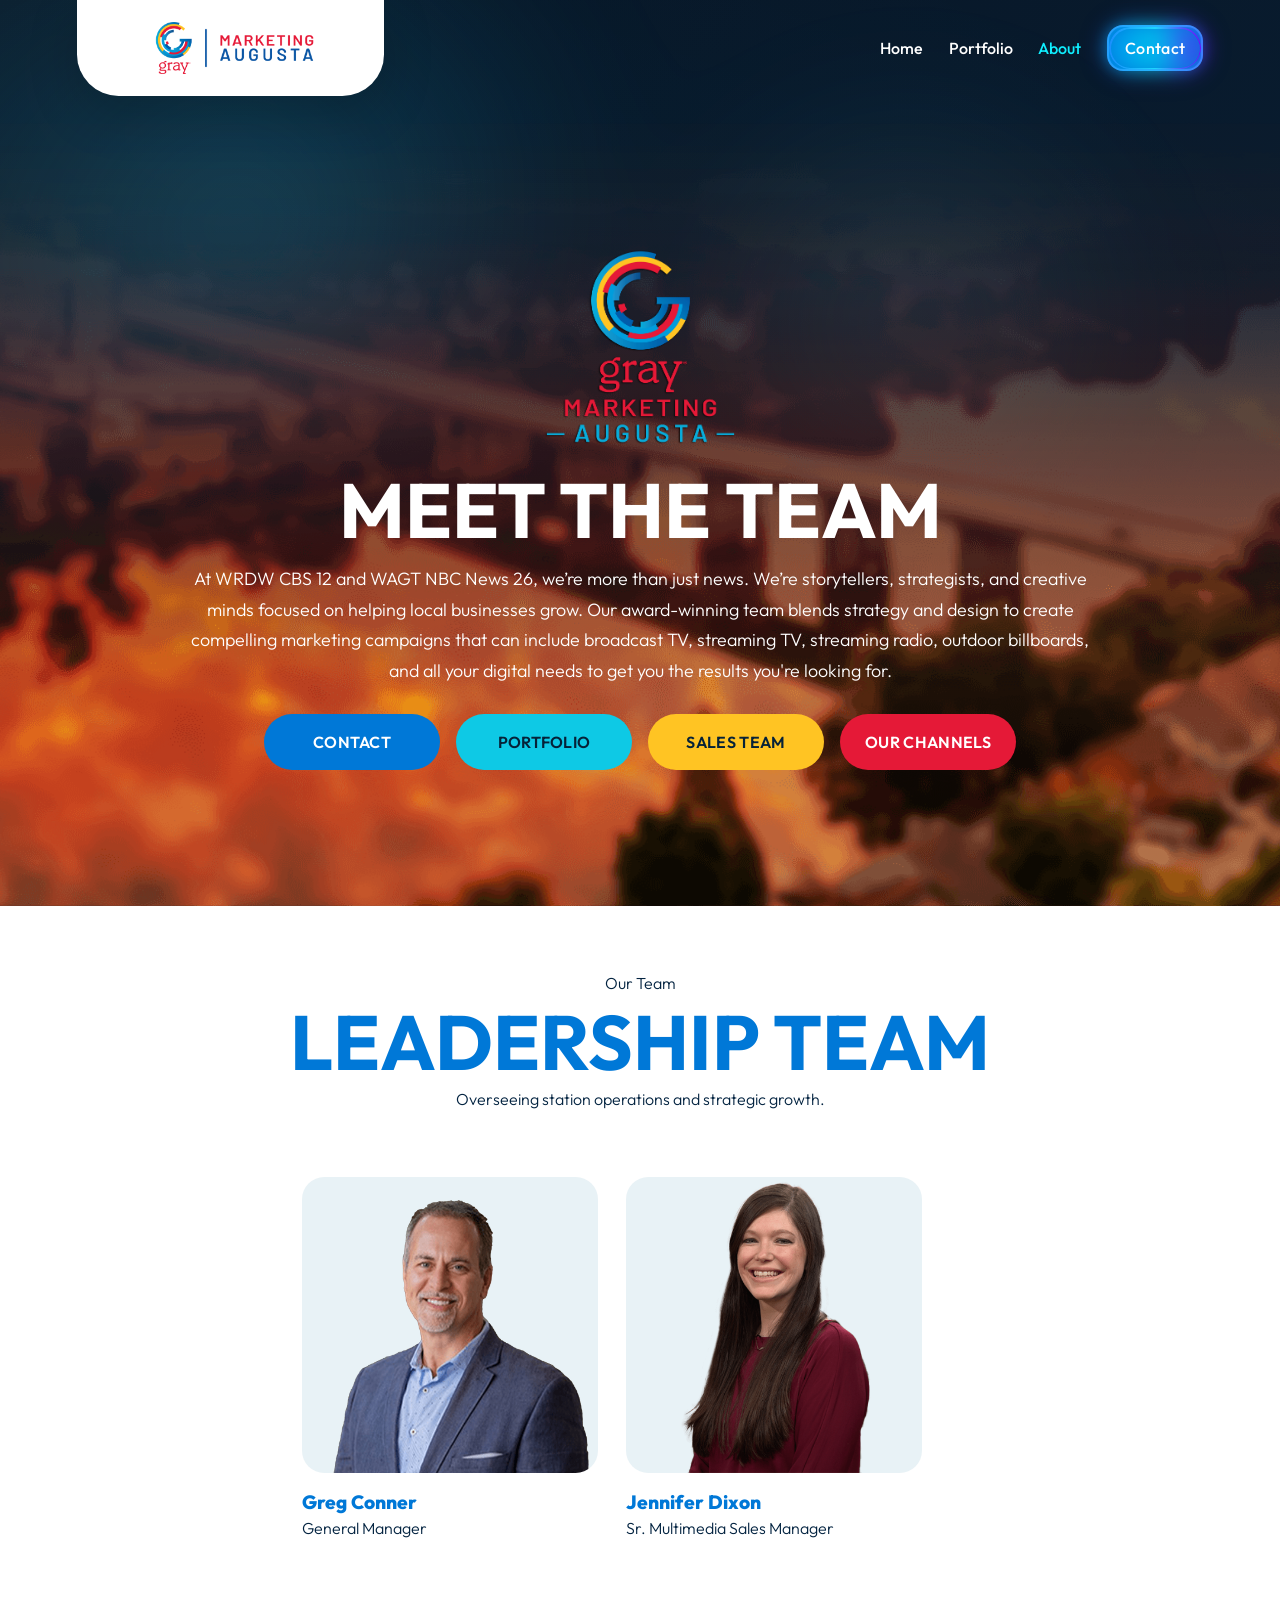
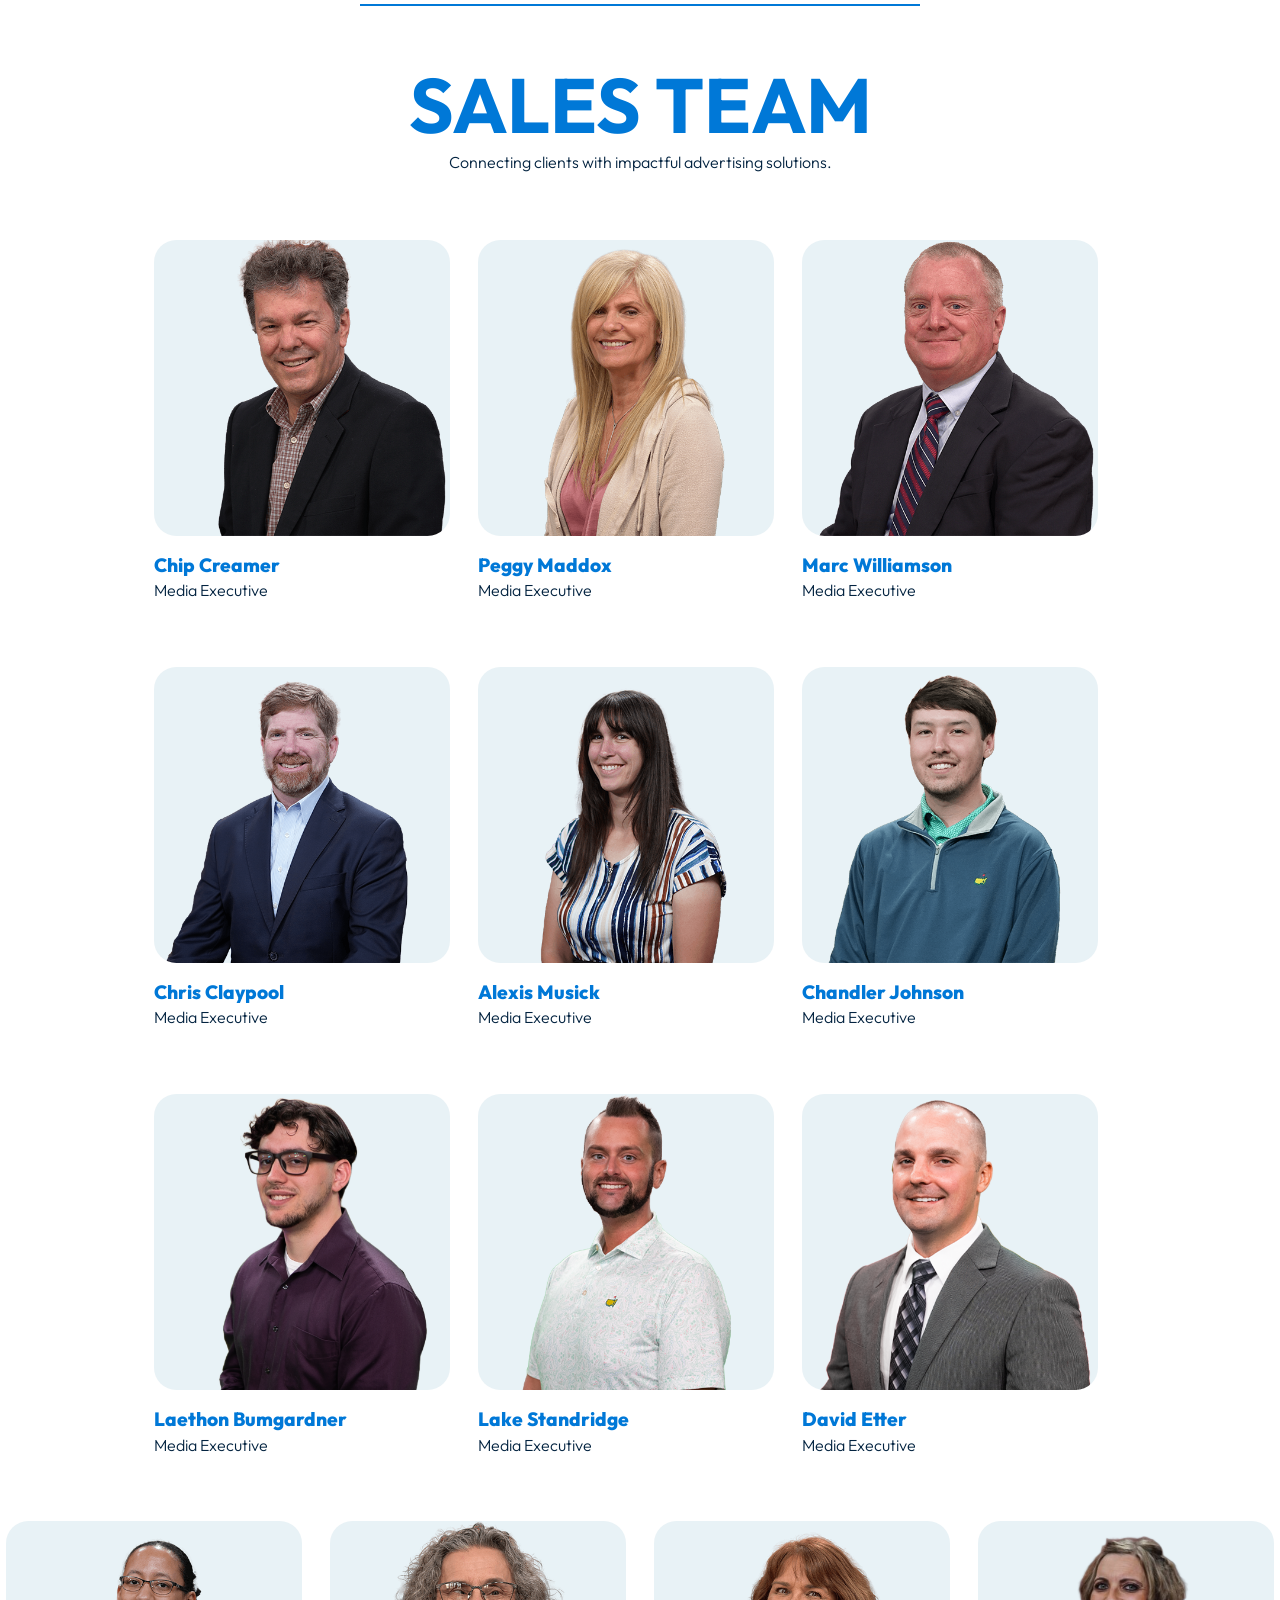
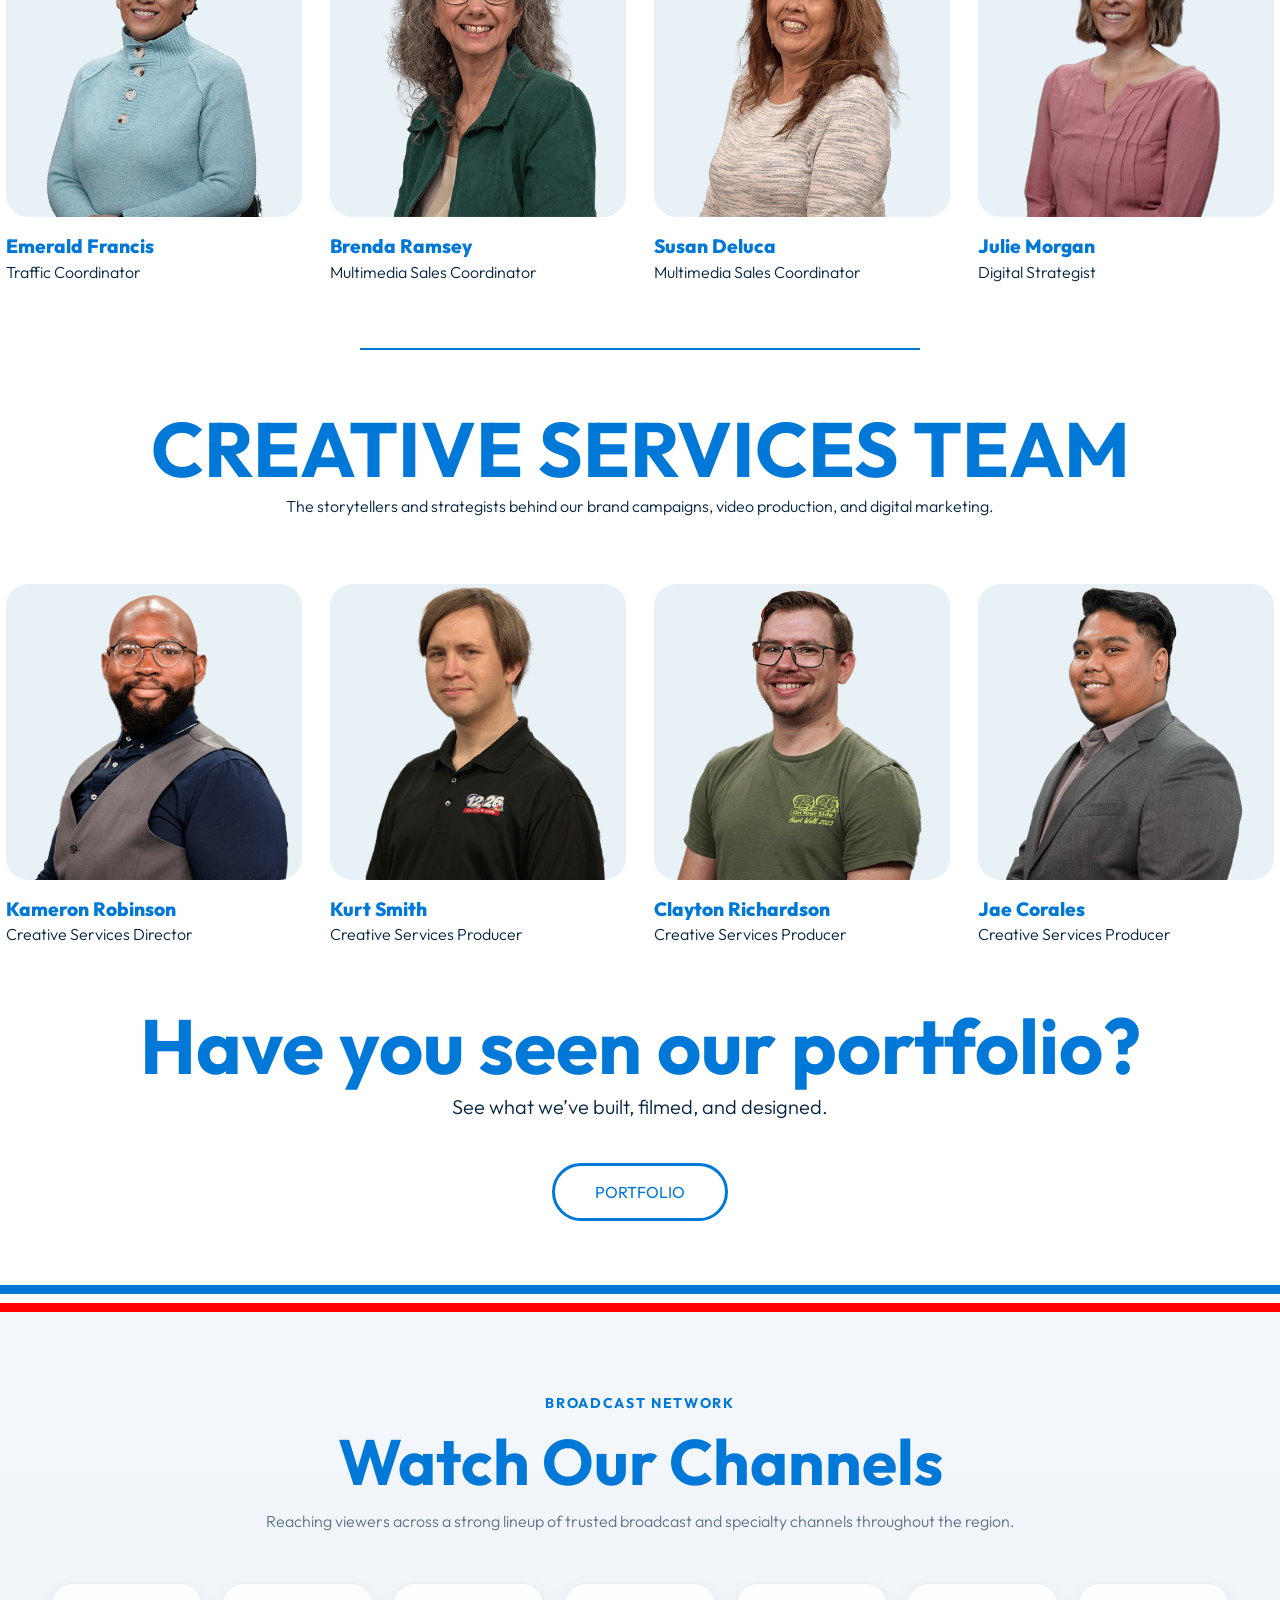
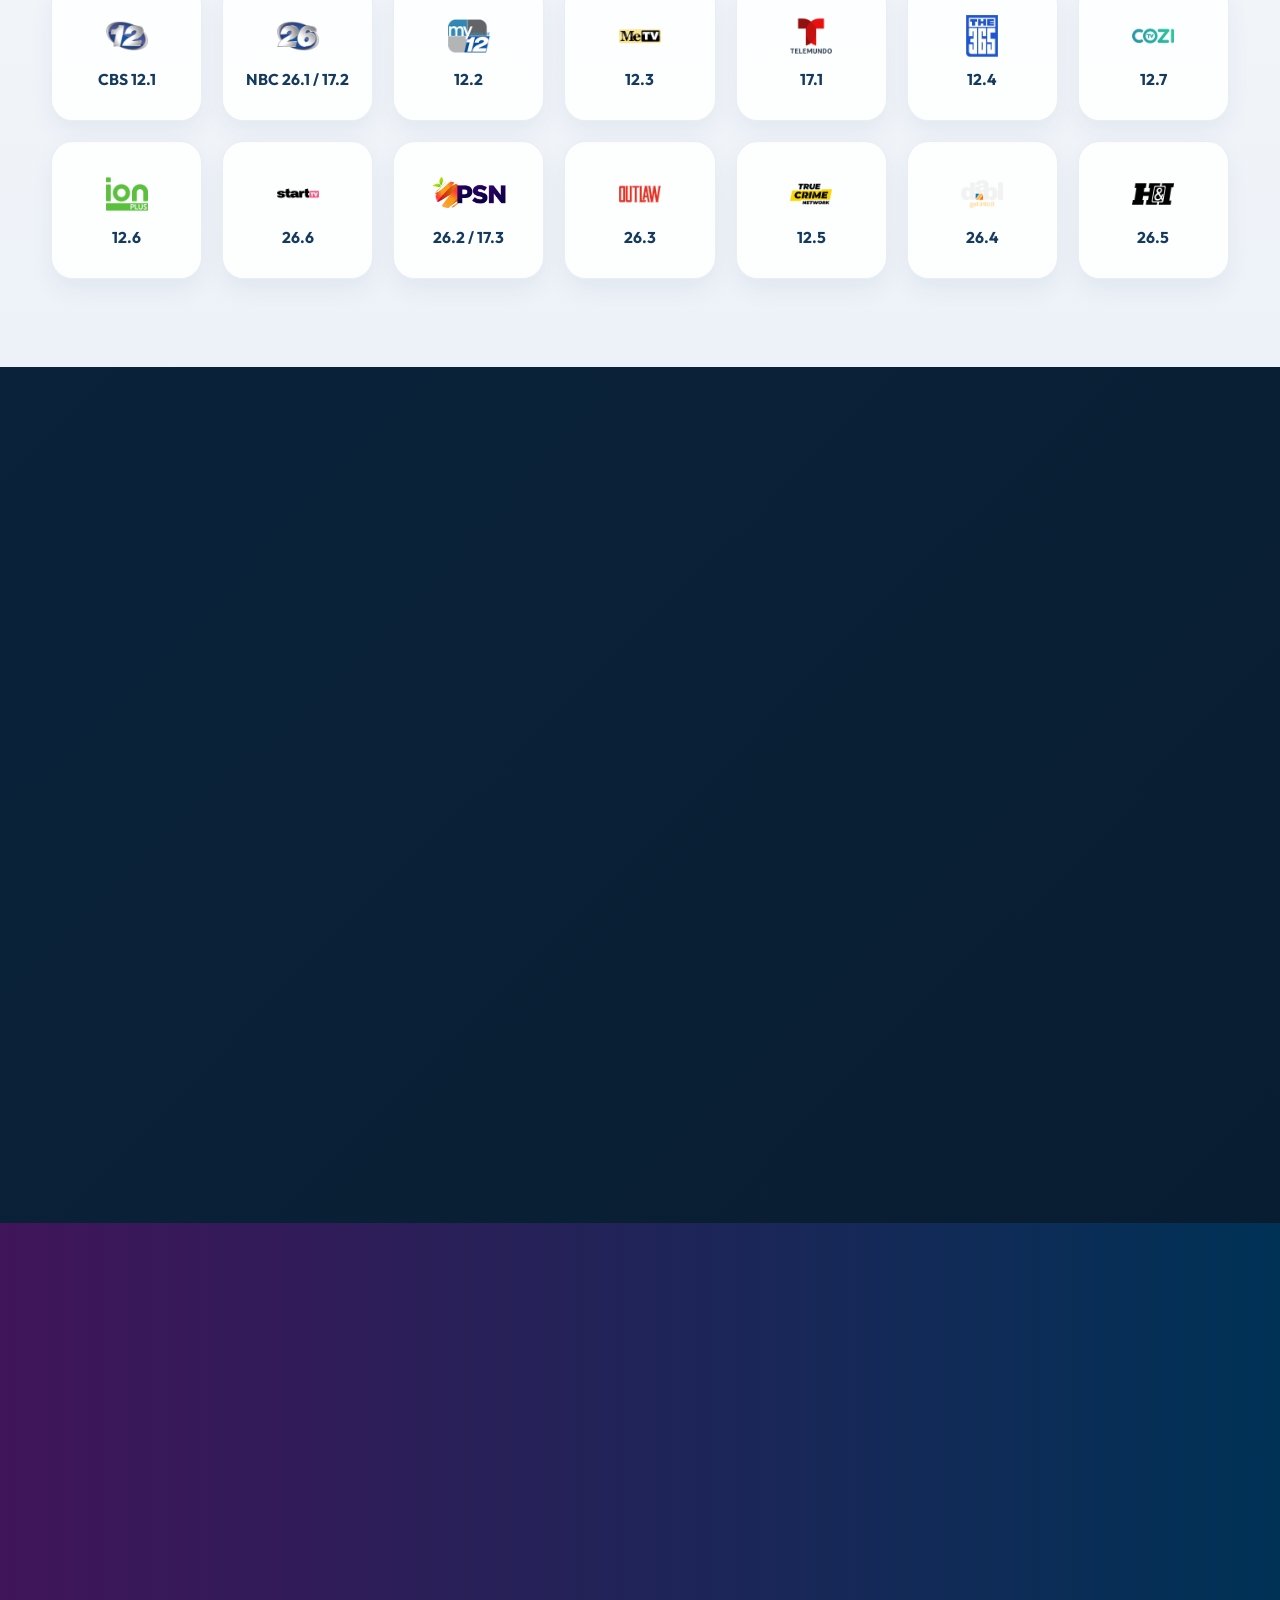
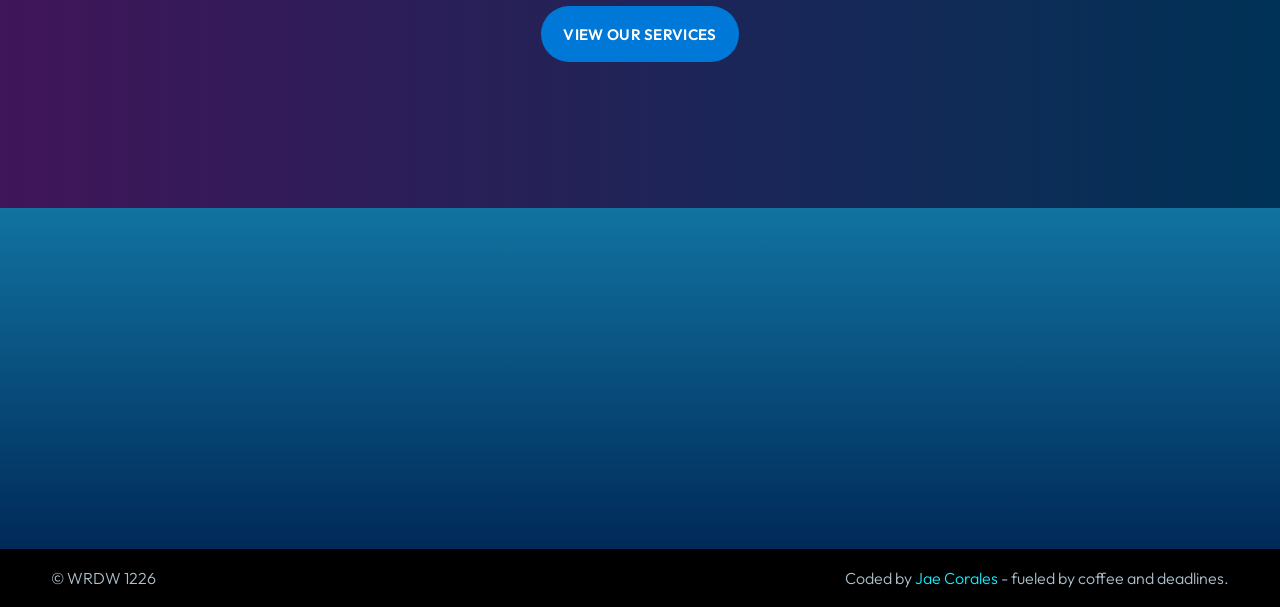
==== commit 4ae89dd5: "WRDW Website Rework WRDW Website Rework" ====
--- a/about.html
+++ b/about.html
@@ -4,705 +4,612 @@
     <meta charset="UTF-8">
     <meta http-equiv="X-UA-Compatible" content="IE=edge">
     <meta name="viewport" content="width=device-width, initial-scale=1.0">
-    <title>About Us</title>
-    <link rel="stylesheet" href="styles.css">
+    <title>About Us | WRDW Creative Services</title>
+    <link rel="stylesheet" href="style.css">
 
     <link rel="preconnect" href="https://fonts.googleapis.com">
     <link rel="preconnect" href="https://fonts.gstatic.com" crossorigin>
     <link href="https://fonts.googleapis.com/css2?family=Outfit:wght@100..900&display=swap" rel="stylesheet">
 </head>
-
-<style>
-    .new-leadership-team-wrapper p{
-        font-size: 1rem;
-        font-weight: 200;
-    }
-
-    strong{
-        font-size: 1.5rem;
-    }
-
-    .yellow{
-        background-color: #ffc423;
-    }
-
-    .blue{
-        background-color: #0ec9e5;
-    }
-
-    .red{
-        background-color: #e51937;
-    }
-</style>
-
-
-<body>    
+<body class="about-page-body">
     <div class="container">
-        <div class="menu">
+        <header class="menu">
             <div class="logo">
-                <a href="index.html" class=""><img src="assets/gray_logo.png" class="logo-img" style="width: 50%;"></a>
-            </div>
-
-            <div class="menu-items">
-                <a href="index.html" class="portfolio" >Home</a>
-                <a href="portfolio.html" class="portfolio">Portfolio</a>
-                <a href="about.html" class="about" style="color: #0fefff;">About</a>
-                <a href="https://www.wrdw.com/page/advertising-opportunities/" target="_blank" class="btnFont contact" style="padding: .7rem; background-color: var(--btnColors); border-radius: 1rem;"><span>Contact</span></a>
-            </div>
-        </div>
-
-        <div class="aboutus-hero">
+                <a href="index.html">
+                    <img src="assets/gray_logo.png" class="logo-img" alt="Gray Marketing Augusta logo">
+                </a>
+            </div>
+
+            <button class="menu-toggle" aria-label="Open menu" aria-expanded="false" aria-controls="main-nav">
+                <span></span>
+                <span></span>
+                <span></span>
+            </button>
+
+            <nav class="menu-items" id="main-nav">
+                <a href="index.html">Home</a>
+                <a href="portfolio.html">Portfolio</a>
+                <a href="about.html" class="active-link">About</a>
+                <a href="https://www.wrdw.com/page/advertising-opportunities/" target="_blank" class="btnFont contact glow-btn">
+                    <span>Contact</span>
+                </a>
+            </nav>
+        </header>
+
+        <section class="aboutus-hero">
             <div class="aboutus-hero-top">
-                <img src="assets/logos/gray_marketing_logo2.png" alt="" width="35%">
+                <img src="assets/logos/gray_marketing_logo2.png" alt="Gray Marketing Augusta" class="about-hero-logo">
                 <h1>MEET THE TEAM</h1>
-                <p>At WRDW CBS 12 and WAGT NBC News 26, we’re more than just news. We’re storytellers, strategists, and creative minds focused on helping local businesses grow. Our award-winning team blends strategy and design to create compelling marketing campaigns that can include broadcast TV, streaming TV, streaming radio, outdoor billboards, and all your digital needs to get you the results you're looking for.
-                <br><br>
-                </p> 
+                <p>
+                    At WRDW CBS 12 and WAGT NBC News 26, we’re more than just news. We’re storytellers, strategists, and creative minds focused on helping local businesses grow. Our award-winning team blends strategy and design to create compelling marketing campaigns that can include broadcast TV, streaming TV, streaming radio, outdoor billboards, and all your digital needs to get you the results you're looking for.
+                </p>
+
                 <div class="about-button-container">
                     <a href="https://www.wrdw.com/page/advertising-opportunities/" class="button-1 btnFont btnSmaller" target="_blank"><span>CONTACT</span></a>
-                    <a href="portfolio.html" class="button-1 btnFont btnSmaller blue"><span>PORTFOLIO</span></a>
-                    <a href="#sales_team" class="button-1 btnFont btnSmaller yellow"><span>SALES TEAM</span></a>
-                    <a href="#our-channels" class="button-1 btnFont btnSmaller red"><span>OUR CHANNELS</span></a>
-                </div>
-            </div> 
-        </div>
-
-        <div class="new-leadership-team-wrapper">
+                    <a href="portfolio.html" class="button-1 btnFont btnSmaller about-btn-blue"><span>PORTFOLIO</span></a>
+                    <a href="#sales_team" class="button-1 btnFont btnSmaller about-btn-yellow"><span>SALES TEAM</span></a>
+                    <a href="#our-channels" class="button-1 btnFont btnSmaller about-btn-red"><span>OUR CHANNELS</span></a>
+                </div>
+            </div>
+        </section>
+
+        <section class="new-leadership-team-wrapper">
             <div class="new-leadership-team-content" id="sales_team">
-                <div class="sales-team-container-title" >
+
+                <div class="sales-team-container-title">
                     <p>Our Team</p>
-                    <h1 style="color: var(--btnColors);" >LEADERSHIP TEAM</h1>
-                    <p>Overseeing station operations and strategic growth.<p>
+                    <h1>LEADERSHIP TEAM</h1>
+                    <p>Overseeing station operations and strategic growth.</p>
                 </div>
 
                 <div class="new-leadership-team-box-wrapper">
                     <div class="new-leadership-team-box">
                         <a href="employee-profile.html?id=greg-conner" class="img-wrapper">
-                            <img src="assets/employee_icons/new/greg_conner2.png" alt="" class="img-default">
-                            <img src="assets/employee_icons/new/greg_conner1.png" alt="" class="img-hover">
-                        </a>             
+                            <img src="assets/employee_icons/new/greg_conner2.png" alt="Greg Conner" class="img-default">
+                            <img src="assets/employee_icons/new/greg_conner1.png" alt="Greg Conner" class="img-hover">
+                        </a>
 
                         <div class="bio-text">
                             <div class="bio-text-left">
                                 <p><strong>Greg Conner</strong></p>
                                 <p>General Manager</p>
                             </div>
-
                             <a href="employee-profile.html?id=greg-conner" class="bio-arrow">
-                                <img src="assets/aboutarrow.png" alt="">
+                                <img src="assets/aboutarrow.png" alt="View profile">
                             </a>
                         </div>
                     </div>
 
                     <div class="new-leadership-team-box">
                         <a href="employee-profile.html?id=jennifer-dixon" class="img-wrapper">
-                            <img src="assets/employee_icons/new/jennifer_dixon2.png" alt="" class="img-default">
-                            <img src="assets/employee_icons/new/jennifer_dixon1.png" alt="" class="img-hover">
-                        </a>             
+                            <img src="assets/employee_icons/new/jennifer_dixon2.png" alt="Jennifer Dixon" class="img-default">
+                            <img src="assets/employee_icons/new/jennifer_dixon1.png" alt="Jennifer Dixon" class="img-hover">
+                        </a>
 
                         <div class="bio-text">
                             <div class="bio-text-left">
                                 <p><strong>Jennifer Dixon</strong></p>
                                 <p>Sr. Multimedia Sales Manager</p>
                             </div>
-
                             <a href="employee-profile.html?id=jennifer-dixon" class="bio-arrow">
-                                <img src="assets/aboutarrow.png" alt="">
-                            </a>
-                        </div>
-                    </div>
-
-                    <!-- <div class="new-leadership-team-box">
-                        <a href="employee-profile.html?id=sarah-lefevre" class="img-wrapper">
-                            <img src="assets/employee_icons/new/sarah_lefevre2.png" alt="" class="img-default">
-                            <img src="assets/employee_icons/new/sarah_lefevre1.png" alt="" class="img-hover">
-                        </a>             
-
-                        <div class="bio-text">
-                            <div class="bio-text-left">
-                                <p><strong>Sarah Lefevre</strong></p>
-                                <p>Multimedia Sales Manager</p>
-                            </div>
-
-                            <a href="employee-profile.html?id=sarah-lefevre" class="bio-arrow">
-                                <img src="assets/aboutarrow.png" alt="">
-                            </a>
-                        </div>
-                    </div> -->
-                </div>
-
-                <hr>
+                                <img src="assets/aboutarrow.png" alt="View profile">
+                            </a>
+                        </div>
+                    </div>
+                </div>
+
+                <hr class="about-divider">
 
                 <div class="sales-team-container-title">
-                    <h1 style="color: var(--btnColors); width: 100%;"> SALES TEAM</h1>                    
-                    <p>Connecting clients with impactful advertising solutions.<p>
-                </div>
-
-                
+                    <h1>SALES TEAM</h1>
+                    <p>Connecting clients with impactful advertising solutions.</p>
+                </div>
 
                 <div class="new-leadership-team-box-wrapper">
-
-                    <!-- CHIP CREAMER -->
-                    <div  class="new-leadership-team-box">
+                    <div class="new-leadership-team-box">
                         <a href="employee-profile.html?id=chip-creamer" class="img-wrapper">
-                            <img src="assets/employee_icons/new/chip_creamer2.png" alt="" class="img-default">
-                            <img src="assets/employee_icons/new/chip_creamer1.png" alt="" class="img-hover">
-                        </a>             
-
+                            <img src="assets/employee_icons/new/chip_creamer2.png" alt="Chip Creamer" class="img-default">
+                            <img src="assets/employee_icons/new/chip_creamer1.png" alt="Chip Creamer" class="img-hover">
+                        </a>
                         <div class="bio-text">
                             <div class="bio-text-left">
                                 <p><strong>Chip Creamer</strong></p>
                                 <p>Media Executive</p>
                             </div>
-
                             <a href="employee-profile.html?id=chip-creamer" class="bio-arrow">
-                                <img src="assets/aboutarrow.png" alt="">
-                            </a>
-                        </div>
-                    </div>
-
-                    <!-- PEGGY -->
+                                <img src="assets/aboutarrow.png" alt="View profile">
+                            </a>
+                        </div>
+                    </div>
+
                     <div class="new-leadership-team-box">
                         <a href="employee-profile.html?id=peggy-maddox" class="img-wrapper">
-                            <img src="assets/employee_icons/new/peggy_maddox2.png" alt="" class="img-default">
-                            <img src="assets/employee_icons/new/peggy_maddox1.png" alt="" class="img-hover">
-                        </a>             
-
+                            <img src="assets/employee_icons/new/peggy_maddox2.png" alt="Peggy Maddox" class="img-default">
+                            <img src="assets/employee_icons/new/peggy_maddox1.png" alt="Peggy Maddox" class="img-hover">
+                        </a>
                         <div class="bio-text">
                             <div class="bio-text-left">
                                 <p><strong>Peggy Maddox</strong></p>
                                 <p>Media Executive</p>
                             </div>
-
                             <a href="employee-profile.html?id=peggy-maddox" class="bio-arrow">
-                                <img src="assets/aboutarrow.png" alt="">
-                            </a>
-                        </div>
-                    </div>
-
-                    <!-- MARC -->
-                    
+                                <img src="assets/aboutarrow.png" alt="View profile">
+                            </a>
+                        </div>
+                    </div>
+
                     <div class="new-leadership-team-box">
                         <a href="employee-profile.html?id=marc-williamson" class="img-wrapper">
-                            <img src="assets/employee_icons/new/marc_williamson2.png" alt="" class="img-default">
-                            <img src="assets/employee_icons/new/marc_williamson1.png" alt="" class="img-hover">
-                        </a>             
-
+                            <img src="assets/employee_icons/new/marc_williamson2.png" alt="Marc Williamson" class="img-default">
+                            <img src="assets/employee_icons/new/marc_williamson1.png" alt="Marc Williamson" class="img-hover">
+                        </a>
                         <div class="bio-text">
                             <div class="bio-text-left">
                                 <p><strong>Marc Williamson</strong></p>
                                 <p>Media Executive</p>
                             </div>
-
                             <a href="employee-profile.html?id=marc-williamson" class="bio-arrow">
-                                <img src="assets/aboutarrow.png" alt="">
-                            </a>
-                        </div>
-                    </div>
-
-                    
-                </div>
-
-                <!-- DIVIDER -->
+                                <img src="assets/aboutarrow.png" alt="View profile">
+                            </a>
+                        </div>
+                    </div>
+                </div>
 
                 <div class="new-leadership-team-box-wrapper">
-
-                    <!-- CHRIS -->
-
                     <div class="new-leadership-team-box">
                         <a href="employee-profile.html?id=chris-claypool" class="img-wrapper">
-                            <img src="assets/employee_icons/new/chris_claypool2.png" alt="" class="img-default">
-                            <img src="assets/employee_icons/new/chris_claypool1.png" alt="" class="img-hover">
-                        </a>             
-
+                            <img src="assets/employee_icons/new/chris_claypool2.png" alt="Chris Claypool" class="img-default">
+                            <img src="assets/employee_icons/new/chris_claypool1.png" alt="Chris Claypool" class="img-hover">
+                        </a>
                         <div class="bio-text">
                             <div class="bio-text-left">
                                 <p><strong>Chris Claypool</strong></p>
                                 <p>Media Executive</p>
                             </div>
-
                             <a href="employee-profile.html?id=chris-claypool" class="bio-arrow">
-                                <img src="assets/aboutarrow.png" alt="">
-                            </a>
-                        </div>
-                    </div>
-                    
-                    
-
-                    <!-- ALEXIS -->
+                                <img src="assets/aboutarrow.png" alt="View profile">
+                            </a>
+                        </div>
+                    </div>
 
                     <div class="new-leadership-team-box">
                         <a href="employee-profile.html?id=alexis-musick" class="img-wrapper">
-                            <img src="assets/employee_icons/new/alexis_musick2.png" alt="" class="img-default">
-                            <img src="assets/employee_icons/new/alexis_musick1.png" alt="" class="img-hover">
-                        </a>             
-
+                            <img src="assets/employee_icons/new/alexis_musick2.png" alt="Alexis Musick" class="img-default">
+                            <img src="assets/employee_icons/new/alexis_musick1.png" alt="Alexis Musick" class="img-hover">
+                        </a>
                         <div class="bio-text">
                             <div class="bio-text-left">
                                 <p><strong>Alexis Musick</strong></p>
                                 <p>Media Executive</p>
                             </div>
-
                             <a href="employee-profile.html?id=alexis-musick" class="bio-arrow">
-                                <img src="assets/aboutarrow.png" alt="">
-                            </a>
-                        </div>
-                    </div>
-                   
-                    <!-- CHANDLER -->
+                                <img src="assets/aboutarrow.png" alt="View profile">
+                            </a>
+                        </div>
+                    </div>
 
                     <div class="new-leadership-team-box">
                         <a href="employee-profile.html?id=chandler-johnson" class="img-wrapper">
-                            <img src="assets/employee_icons/new/chandler_johnson2.png" alt="" class="img-default">
-                            <img src="assets/employee_icons/new/chandler_johnson1.png" alt="" class="img-hover">
-                        </a>             
-
+                            <img src="assets/employee_icons/new/chandler_johnson2.png" alt="Chandler Johnson" class="img-default">
+                            <img src="assets/employee_icons/new/chandler_johnson1.png" alt="Chandler Johnson" class="img-hover">
+                        </a>
                         <div class="bio-text">
                             <div class="bio-text-left">
                                 <p><strong>Chandler Johnson</strong></p>
                                 <p>Media Executive</p>
                             </div>
-
                             <a href="employee-profile.html?id=chandler-johnson" class="bio-arrow">
-                                <img src="assets/aboutarrow.png" alt="">
-                            </a>
-                        </div>
-                    </div>
-                    
-                    
-                </div>
-
-                <!-- DIVIDER -->
-
-                <div class="new-leadership-team-box-wrapper">                    
-                    <!-- LAETHON -->
-                     
+                                <img src="assets/aboutarrow.png" alt="View profile">
+                            </a>
+                        </div>
+                    </div>
+                </div>
+
+                <div class="new-leadership-team-box-wrapper">
                     <div class="new-leadership-team-box">
                         <a href="employee-profile.html?id=laethon-bumgardner" class="img-wrapper">
-                            <img src="assets/employee_icons/new/laethon_bumgardner2.png" alt="" class="img-default">
-                            <img src="assets/employee_icons/new/laethon_bumgardner1.png" alt="" class="img-hover">
-                        </a>             
-
-                        <div class="bio-text">
-                            <div class="bio-text-left">
-                                <p><strong><span style="font-size: smaller; color: #0078d7;">Laethon Bumgardner</span> </strong></p>
-                                <p>Media Executive</p>
-                            </div>
-
+                            <img src="assets/employee_icons/new/laethon_bumgardner2.png" alt="Laethon Bumgardner" class="img-default">
+                            <img src="assets/employee_icons/new/laethon_bumgardner1.png" alt="Laethon Bumgardner" class="img-hover">
+                        </a>
+                        <div class="bio-text">
+                            <div class="bio-text-left">
+                                <p><strong>Laethon Bumgardner</strong></p>
+                                <p>Media Executive</p>
+                            </div>
                             <a href="employee-profile.html?id=laethon-bumgardner" class="bio-arrow">
-                                <img src="assets/aboutarrow.png" alt="">
-                            </a>
-                        </div>
-                    </div>
-
-                    <!-- LAKE -->
-                     
+                                <img src="assets/aboutarrow.png" alt="View profile">
+                            </a>
+                        </div>
+                    </div>
+
                     <div class="new-leadership-team-box">
                         <a href="employee-profile.html?id=lake-standridge" class="img-wrapper">
-                            <img src="assets/employee_icons/new/lake_standridge2.png" alt="" class="img-default">
-                            <img src="assets/employee_icons/new/lake_standridge1.png" alt="" class="img-hover">
-                        </a>             
-
-                        <div class="bio-text">
-                            <div class="bio-text-left">
-                                <p><strong><span style="font-size: smaller; color: #0078d7;">Lake Standridge</span> </strong></p>
-                                <p>Media Executive</p>
-                            </div>
-
+                            <img src="assets/employee_icons/new/lake_standridge2.png" alt="Lake Standridge" class="img-default">
+                            <img src="assets/employee_icons/new/lake_standridge1.png" alt="Lake Standridge" class="img-hover">
+                        </a>
+                        <div class="bio-text">
+                            <div class="bio-text-left">
+                                <p><strong>Lake Standridge</strong></p>
+                                <p>Media Executive</p>
+                            </div>
                             <a href="employee-profile.html?id=lake-standridge" class="bio-arrow">
-                                <img src="assets/aboutarrow.png" alt="">
-                            </a>
-                        </div>
-                    </div>
-
-                    <!-- DAVID -->
-                     
+                                <img src="assets/aboutarrow.png" alt="View profile">
+                            </a>
+                        </div>
+                    </div>
+
                     <div class="new-leadership-team-box">
                         <a href="employee-profile.html?id=david-etter" class="img-wrapper">
-                            <img src="assets/employee_icons/new/david_etter2.png" alt="" class="img-default">
-                            <img src="assets/employee_icons/new/david_etter1.png" alt="" class="img-hover">
-                        </a>             
-
-                        <div class="bio-text">
-                            <div class="bio-text-left">
-                                <p><strong><span style="font-size: smaller; color: #0078d7;">David Etter</span> </strong></p>
-                                <p>Media Executive</p>
-                            </div>
-
-                            <a href="employee-profile.html?id=daivd-etter" class="bio-arrow">
-                                <img src="assets/aboutarrow.png" alt="">
-                            </a>
-                        </div>
-                    </div>
-
-                    
-
-                    
-                </div>
-
-                
+                            <img src="assets/employee_icons/new/david_etter2.png" alt="David Etter" class="img-default">
+                            <img src="assets/employee_icons/new/david_etter1.png" alt="David Etter" class="img-hover">
+                        </a>
+                        <div class="bio-text">
+                            <div class="bio-text-left">
+                                <p><strong>David Etter</strong></p>
+                                <p>Media Executive</p>
+                            </div>
+                            <a href="employee-profile.html?id=david-etter" class="bio-arrow">
+                                <img src="assets/aboutarrow.png" alt="View profile">
+                            </a>
+                        </div>
+                    </div>
+                </div>
 
                 <div class="new-leadership-team-box-wrapper">
-
-                    <!-- EMERALD -->
-
                     <div class="new-leadership-team-box">
                         <a href="employee-profile.html?id=emerald-greene" class="img-wrapper">
-                            <img src="assets/employee_icons/new/emerald-greene1.png" alt="" class="img-default">
-                            <img src="assets/employee_icons/new/emerald-greene2.png" alt="" class="img-hover">
-                        </a>             
-
+                            <img src="assets/employee_icons/new/emerald-greene1.png" alt="Emerald Francis" class="img-default">
+                            <img src="assets/employee_icons/new/emerald-greene2.png" alt="Emerald Francis" class="img-hover">
+                        </a>
                         <div class="bio-text">
                             <div class="bio-text-left">
                                 <p><strong>Emerald Francis</strong></p>
                                 <p>Traffic Coordinator</p>
                             </div>
-
                             <a href="employee-profile.html?id=emerald-greene" class="bio-arrow">
-                                <img src="assets/aboutarrow.png" alt="">
-                            </a>
-                        </div>
-                    </div>
-
-                    <!-- BRENDA -->
-
-                    <div href="#" class="new-leadership-team-box">
+                                <img src="assets/aboutarrow.png" alt="View profile">
+                            </a>
+                        </div>
+                    </div>
+
+                    <div class="new-leadership-team-box">
                         <a href="employee-profile.html?id=brenda-ramsey" class="img-wrapper">
-                            <img src="assets/employee_icons/new/brenda_ramsey2.png" alt="" class="img-default">
-                            <img src="assets/employee_icons/new/brenda_ramsey1.png" alt="" class="img-hover">
-                        </a>             
-
+                            <img src="assets/employee_icons/new/brenda_ramsey2.png" alt="Brenda Ramsey" class="img-default">
+                            <img src="assets/employee_icons/new/brenda_ramsey1.png" alt="Brenda Ramsey" class="img-hover">
+                        </a>
                         <div class="bio-text">
                             <div class="bio-text-left">
                                 <p><strong>Brenda Ramsey</strong></p>
                                 <p>Multimedia Sales Coordinator</p>
                             </div>
-
                             <a href="employee-profile.html?id=brenda-ramsey" class="bio-arrow">
-                                <img src="assets/aboutarrow.png" alt="">
-                            </a>
-                        </div>
-                    </div>
-
-                    <!-- SUSAN -->
+                                <img src="assets/aboutarrow.png" alt="View profile">
+                            </a>
+                        </div>
+                    </div>
 
                     <div class="new-leadership-team-box">
                         <a href="employee-profile.html?id=susan-deluca" class="img-wrapper">
-                            <img src="assets/employee_icons/new/susan_deluca2.png" alt="" class="img-default">
-                            <img src="assets/employee_icons/new/susan_deluca1.png" alt="" class="img-hover">
-                        </a>             
-
+                            <img src="assets/employee_icons/new/susan_deluca2.png" alt="Susan Deluca" class="img-default">
+                            <img src="assets/employee_icons/new/susan_deluca1.png" alt="Susan Deluca" class="img-hover">
+                        </a>
                         <div class="bio-text">
                             <div class="bio-text-left">
                                 <p><strong>Susan Deluca</strong></p>
                                 <p>Multimedia Sales Coordinator</p>
                             </div>
-
                             <a href="employee-profile.html?id=susan-deluca" class="bio-arrow">
-                                <img src="assets/aboutarrow.png" alt="">
-                            </a>
-                        </div>
-                    </div>
-
-                    <!-- JULIE -->
-
-                   <div href="#" class="new-leadership-team-box">
+                                <img src="assets/aboutarrow.png" alt="View profile">
+                            </a>
+                        </div>
+                    </div>
+
+                    <div class="new-leadership-team-box">
                         <a href="employee-profile.html?id=julie-morgan" class="img-wrapper">
-                            <img src="assets/employee_icons/new/julie_morgan2.png" alt="" class="img-default">
-                            <img src="assets/employee_icons/new/julie_morgan1.png" alt="" class="img-hover">
-                        </a>             
-
+                            <img src="assets/employee_icons/new/julie_morgan2.png" alt="Julie Morgan" class="img-default">
+                            <img src="assets/employee_icons/new/julie_morgan1.png" alt="Julie Morgan" class="img-hover">
+                        </a>
                         <div class="bio-text">
                             <div class="bio-text-left">
                                 <p><strong>Julie Morgan</strong></p>
                                 <p>Digital Strategist</p>
                             </div>
-
                             <a href="employee-profile.html?id=julie-morgan" class="bio-arrow">
-                                <img src="assets/aboutarrow.png" alt="">
-                            </a>
-                        </div>
-                    </div>
-
-                    
-
-                    
-                </div>
-
-                <hr>
+                                <img src="assets/aboutarrow.png" alt="View profile">
+                            </a>
+                        </div>
+                    </div>
+                </div>
+
+                <hr class="about-divider">
 
                 <div class="sales-team-container-title">
-                    <h1 style="color: var(--btnColors); width: 100%;">CREATIVE SERVICES TEAM</h1>
-                    <p>The storytellers and strategists behind our brand campaigns, video production, and digital marketing.<p>
+                    <h1>CREATIVE SERVICES TEAM</h1>
+                    <p>The storytellers and strategists behind our brand campaigns, video production, and digital marketing.</p>
                 </div>
 
                 <div class="new-leadership-team-box-wrapper">
                     <div class="new-leadership-team-box">
                         <a href="employee-profile.html?id=kameron-robinson" class="img-wrapper">
-                            <img src="assets/employee_icons/new/kameron_robinson2.png" alt="" class="img-default">
-                            <img src="assets/employee_icons/new/kameron_robinson1.png" alt="" class="img-hover">
-                        </a>             
-
+                            <img src="assets/employee_icons/new/kameron_robinson2.png" alt="Kameron Robinson" class="img-default">
+                            <img src="assets/employee_icons/new/kameron_robinson1.png" alt="Kameron Robinson" class="img-hover">
+                        </a>
                         <div class="bio-text">
                             <div class="bio-text-left">
                                 <p><strong>Kameron Robinson</strong></p>
                                 <p>Creative Services Director</p>
                             </div>
-
                             <a href="employee-profile.html?id=kameron-robinson" class="bio-arrow">
-                                <img src="assets/aboutarrow.png" alt="">
-                            </a>
-                        </div>
-                    </div>
-
-                   <div href="#" class="new-leadership-team-box">
+                                <img src="assets/aboutarrow.png" alt="View profile">
+                            </a>
+                        </div>
+                    </div>
+
+                    <div class="new-leadership-team-box">
                         <a href="employee-profile.html?id=kurt-smith" class="img-wrapper">
-                            <img src="assets/employee_icons/new/kurt_smith2.png" alt="" class="img-default">
-                            <img src="assets/employee_icons/new/kurt_smith1.png" alt="" class="img-hover">
-                        </a>             
-
+                            <img src="assets/employee_icons/new/kurt_smith2.png" alt="Kurt Smith" class="img-default">
+                            <img src="assets/employee_icons/new/kurt_smith1.png" alt="Kurt Smith" class="img-hover">
+                        </a>
                         <div class="bio-text">
                             <div class="bio-text-left">
                                 <p><strong>Kurt Smith</strong></p>
                                 <p>Creative Services Producer</p>
                             </div>
-
                             <a href="employee-profile.html?id=kurt-smith" class="bio-arrow">
-                                <img src="assets/aboutarrow.png" alt="">
+                                <img src="assets/aboutarrow.png" alt="View profile">
                             </a>
                         </div>
                     </div>
 
                     <div class="new-leadership-team-box">
                         <a href="employee-profile.html?id=clayton-richardson" class="img-wrapper">
-                            <img src="assets/employee_icons/new/clayton_richardson2.png" alt="" class="img-default">
-                            <img src="assets/employee_icons/new/clayton_richardson1.png" alt="" class="img-hover">
-                        </a>             
-
+                            <img src="assets/employee_icons/new/clayton_richardson2.png" alt="Clayton Richardson" class="img-default">
+                            <img src="assets/employee_icons/new/clayton_richardson1.png" alt="Clayton Richardson" class="img-hover">
+                        </a>
                         <div class="bio-text">
                             <div class="bio-text-left">
                                 <p><strong>Clayton Richardson</strong></p>
                                 <p>Creative Services Producer</p>
                             </div>
-
                             <a href="employee-profile.html?id=clayton-richardson" class="bio-arrow">
-                                <img src="assets/aboutarrow.png" alt="">
+                                <img src="assets/aboutarrow.png" alt="View profile">
                             </a>
                         </div>
                     </div>
 
                     <div class="new-leadership-team-box">
                         <a href="employee-profile.html?id=jae-corales" class="img-wrapper">
-                            <img src="assets/employee_icons/new/jae_corales2.png" alt="" class="img-default">
-                            <img src="assets/employee_icons/new/jae_corales1.png" alt="" class="img-hover">
-                        </a>             
-
+                            <img src="assets/employee_icons/new/jae_corales2.png" alt="Jae Florence Corales" class="img-default">
+                            <img src="assets/employee_icons/new/jae_corales1.png" alt="Jae Florence Corales" class="img-hover">
+                        </a>
                         <div class="bio-text">
                             <div class="bio-text-left">
                                 <p><strong>Jae Corales</strong></p>
                                 <p>Creative Services Producer</p>
                             </div>
-
                             <a href="employee-profile.html?id=jae-corales" class="bio-arrow">
-                                <img src="assets/aboutarrow.png" alt="">
-                            </a>
-                        </div>
-                    </div>
-                </div>
-
-                <div class="sales-team-container-title">
-                    <h1 style="color: var(--btnColors); width: 100%;">Have you seen our portfolio?</h1>
-                    <p style="font-size: 1.5rem;">See what we’ve built, filmed, and designed.<p>
-                </div>
-
-                <a href="portfolio.html" class="button-2" style="margin-top: -4rem;"> <span>PORTFOLIO</span></a>
-            </div>            
-        </div>
+                                <img src="assets/aboutarrow.png" alt="View profile">
+                            </a>
+                        </div>
+                    </div>
+                </div>
+
+                <div class="sales-team-container-title about-portfolio-prompt">
+                    <h1>Have you seen our portfolio?</h1>
+                    <p>See what we’ve built, filmed, and designed.</p>
+                </div>
+
+                <a href="portfolio.html" class="button-2 about-portfolio-btn"><span>PORTFOLIO</span></a>
+            </div>
+        </section>
 
         <div class="line divider-1"></div>
         <div class="line divider-2"></div>
         <div class="line divider-3"></div>
 
-        <div class="our-channels-container" id="our-channels">
-            <div class="our-channels-top">
-                <h1>WATCH OUR CHANNELS</h1>
-            </div>
-
-            <div class="our-channels-bot">
-                <div class="channel-icon-container">
-                    <img src="assets/logos/12.png" alt="">
-                    <h3>CBS 12.1</h3>
-                </div>
-
-                <div class="channel-icon-container" >
-                    <img src="assets/logos/26.png" alt="">
-                    <h3 >NBC 26.1<br>17.2</h3>
-                </div>
-
-                <div class="channel-icon-container">
-                    <img src="assets/logos/my12.png" alt="">
-                    <p style="color: #06262b;font-size: 1rem;font-weight:500;"></p>
-                    <h3 style="padding: 0">12.2</h3>
-                </div>
-
-                <div class="channel-icon-container">
-                    <img src="assets/logos/metv.png" alt="">
-                    <h3>12.3</h3>
-                </div>
-
-                <div class="channel-icon-container">
-                    <img src="assets/logos/telemundo.png" alt="">
-                    <h3>17.1</h3>
-                </div>
-
-                <div class="channel-icon-container">
-                    <img src="assets/logos/the365.png" alt="">
-                    <h3>12.4</h3>
-                </div>
-
-                <div class="channel-icon-container">
-                    <img src="assets/logos/cozi.png" alt="">
-                    <h3>12.7</h3>
-                </div>
-
-                <div class="channel-icon-container">
-                    <img src="assets/logos/ion.png" alt="">
-                    <h3>12.6</h3>
-                </div>
-
-                <div class="channel-icon-container">
-                    <img src="assets/logos/start.png" alt="">
-                    <h3>26.6</h3>
-                </div>
-
-                <div class="channel-icon-container">
-                    <img src="assets/logos/peachtree3.png" alt="">
-                    <h3>26.2/17.3</h3>
-                </div>
-
-                <div class="channel-icon-container">
-                    <img src="assets/logos/outlaw.png" alt="">
-                    <h3>26.3</h3>
-                </div>
-
-                <div class="channel-icon-container">
-                    <img src="assets/logos/tcn.png" alt="">
-                    <h3>12.5</h3>
-                </div>
-
-                <div class="channel-icon-container">
-                    <img src="assets/logos/dabi.png" alt="">
-                    <h3>26.4</h3>
-                </div>
-
-                <div class="channel-icon-container">
-                    <img src="assets/logos/hnh.png" alt="">
-                    <h3>26.5</h3>
-                </div>
-            </div>            
-        </div>
-
-        <div class="more-ways-container">
-            <div class="more-ways-top">
-                <h1><span>MORE WAYS TO WATCH&nbsp</span></h1>
-            </div>
-
-            <div class="more-ways-bot">
-                <div class="more-ways-bot-child">
-                    <h3>WATCH&nbsp;<span style="color: red;">LIVE</span>&nbsp;ONLINE</h3>
-                    <div class="more-ways-logos">
-                        <img src="assets/logos/youtubetv.png" alt="">
-
-                        <img src="assets/logos/paramount.png" alt="">
-
-                        <img src="assets/logos/zeam.png" alt="">
-
-                        <img src="assets/logos/hulu.png" alt="">
-
-                        <img src="assets/logos/augusta-weather.png" alt="">
-
-                        <img src="assets/logos/fubo.png" alt="">
-                    </div>
-                </div>
-
-                <div class="more-ways-bot-child">
-                    <h3>DOWNLOAD OUR <span style="color: rgb(45, 53, 156);">STREAMING APP</span></h3>
-                    <div class="more-ways-logos">
-                        <img src="assets/logos/appletv.png" alt="">
-
-                        <img src="assets/logos/roku.png" alt="">
-
-                        <img src="assets/logos/firetv.png" alt="">
-                    </div>
-                </div>
-            </div>
-        </div>
-
-        <div class="services">
+        <section class="our-channels-container corporate-channels" id="our-channels">
+            <div class="our-channels-inner">
+                <div class="our-channels-top">
+                    <p class="channels-eyebrow">Broadcast Network</p>
+                    <h1>Watch Our Channels</h1>
+                    <p class="channels-intro">
+                        Reaching viewers across a strong lineup of trusted broadcast and specialty channels throughout the region.
+                    </p>
+                </div>
+
+                <div class="our-channels-grid">
+                    <div class="channel-card">
+                        <img src="assets/logos/12.png" alt="CBS 12.1">
+                        <h3>CBS 12.1</h3>
+                    </div>
+
+                    <div class="channel-card">
+                        <img src="assets/logos/26.png" alt="NBC 26.1 / 17.2">
+                        <h3>NBC 26.1 / 17.2</h3>
+                    </div>
+
+                    <div class="channel-card">
+                        <img src="assets/logos/my12.png" alt="My12 12.2">
+                        <h3>12.2</h3>
+                    </div>
+
+                    <div class="channel-card">
+                        <img src="assets/logos/metv.png" alt="MeTV 12.3">
+                        <h3>12.3</h3>
+                    </div>
+
+                    <div class="channel-card">
+                        <img src="assets/logos/telemundo.png" alt="Telemundo 17.1">
+                        <h3>17.1</h3>
+                    </div>
+
+                    <div class="channel-card">
+                        <img src="assets/logos/the365.png" alt="The 365 12.4">
+                        <h3>12.4</h3>
+                    </div>
+
+                    <div class="channel-card">
+                        <img src="assets/logos/cozi.png" alt="Cozi 12.7">
+                        <h3>12.7</h3>
+                    </div>
+
+                    <div class="channel-card">
+                        <img src="assets/logos/ion.png" alt="Ion 12.6">
+                        <h3>12.6</h3>
+                    </div>
+
+                    <div class="channel-card">
+                        <img src="assets/logos/start.png" alt="Start TV 26.6">
+                        <h3>26.6</h3>
+                    </div>
+
+                    <div class="channel-card">
+                        <img src="assets/logos/peachtree3.png" alt="Peachtree Sports Network 26.2 / 17.3">
+                        <h3>26.2 / 17.3</h3>
+                    </div>
+
+                    <div class="channel-card">
+                        <img src="assets/logos/outlaw.png" alt="Outlaw 26.3">
+                        <h3>26.3</h3>
+                    </div>
+
+                    <div class="channel-card">
+                        <img src="assets/logos/tcn.png" alt="True Crime Network 12.5">
+                        <h3>12.5</h3>
+                    </div>
+
+                    <div class="channel-card">
+                        <img src="assets/logos/dabi.png" alt="Dabl 26.4">
+                        <h3>26.4</h3>
+                    </div>
+
+                    <div class="channel-card">
+                        <img src="assets/logos/hnh.png" alt="H&amp;I 26.5">
+                        <h3>26.5</h3>
+                    </div>
+                </div>
+            </div>
+        </section>
+
+        <section class="more-ways-container more-ways-portfolio-style">
+            <div class="more-ways-inner">
+                <div class="more-ways-header reveal">
+                    <p class="portfolio-kicker">More Ways to Watch</p>
+                    <h2>Watch Live or Stream Anywhere</h2>
+                    <p class="more-ways-intro">
+                        Access our live content online or watch through your favorite streaming platforms and connected TV devices.
+                    </p>
+                </div>
+
+                <div class="more-ways-grid">
+
+                    <div class="watch-card reveal">
+                        <div class="watch-card-top">
+                            <h3>Watch <span class="watch-red">Live Online</span></h3>
+                            <p>
+                                Stream our programming through trusted live TV and digital partners.
+                            </p>
+                        </div>
+
+                        <div class="watch-logos watch-logos-6">
+                            <div class="watch-logo-box"><img src="assets/logos/youtubetv.png" alt="YouTube TV"></div>
+                            <div class="watch-logo-box"><img src="assets/logos/paramount.png" alt="Paramount Plus"></div>
+                            <div class="watch-logo-box"><img src="assets/logos/zeam.png" alt="Zeam"></div>
+                            <div class="watch-logo-box"><img src="assets/logos/hulu.png" alt="Hulu"></div>
+                            <div class="watch-logo-box"><img src="assets/logos/augusta-weather.png" alt="Augusta Weather"></div>
+                            <div class="watch-logo-box"><img src="assets/logos/fubo.png" alt="Fubo"></div>
+                        </div>
+                    </div>
+
+                    <div class="watch-card reveal">
+                        <div class="watch-card-top">
+                            <h3>Download Our <span class="watch-blue">Streaming App</span></h3>
+                            <p>
+                                Watch on major connected TV platforms with quick access across your devices.
+                            </p>
+                        </div>
+
+                        <div class="watch-logos watch-logos-3">
+                            <div class="watch-logo-box"><img src="assets/logos/appletv.png" alt="Apple TV"></div>
+                            <div class="watch-logo-box"><img src="assets/logos/roku.png" alt="Roku"></div>
+                            <div class="watch-logo-box"><img src="assets/logos/firetv.png" alt="Fire TV"></div>
+                        </div>
+                    </div>
+
+                </div>
+            </div>
+        </section>
+
+        <section class="services">
             <div class="services-wrapper">
-                <div class="services-1  reveal">
-                    <div class="services-box">
-                        <img src="assets/broadcast.png" alt="">
-                    </div>
+                <div class="services-1 reveal">
+                    <div class="services-box"><img src="assets/broadcast.png" alt=""></div>
                     <p>Broadcast</p>
                 </div>
-
                 <div class="services-1 reveal">
-                    <div class="services-box">
-                        <img src="assets/tv.png" alt="">
-                    </div>
+                    <div class="services-box"><img src="assets/tv.png" alt=""></div>
                     <p>Streaming TV</p>
                 </div>
-
                 <div class="services-1 reveal">
-                    <div class="services-box">
-                        <img src="assets/radio.png" alt="">
-                    </div>
+                    <div class="services-box"><img src="assets/radio.png" alt=""></div>
                     <p>Streaming Radio</p>
                 </div>
-
                 <div class="services-1 reveal">
-                    <div class="services-box">
-                        <img src="assets/digital.png" alt="">
-                    </div>
+                    <div class="services-box"><img src="assets/digital.png" alt=""></div>
                     <p>Digital</p>
                 </div>
-
                 <div class="services-1 reveal">
-                    <div class="services-box">
-                        <img src="assets/billboards.png" alt="">
-                    </div>
+                    <div class="services-box"><img src="assets/billboards.png" alt=""></div>
                     <p>Outdoor</p>
                 </div>
             </div>
 
             <div class="btn-services">
-                <a href="services.html" class="button-1 btnFont" style="width: auto;"><span style="font-size: 1rem;">VIEW OUR SERVICES</span></a>
-            </div>
-        </div>
+                <a href="services.html" class="button-1 btnFont btn-auto">
+                    <span>VIEW OUR SERVICES</span>
+                </a>
+            </div>
+        </section>
 
         <div class="collaborate-bg">
             <div class="collaborate reveal">
                 <h3 class="reveal-right">Collaborate With Us!</h3>
                 <h1 class="reveal-left">Fuel Your Next Vision</h1>
-                <a href="https://www.wrdw.com/page/advertising-opportunities/" class="button-1 btnFont" target="_blank" style="width: auto;"><span style="font-size: 1rem;">ADVERTISE WITH US</span></a>
+                <a href="https://www.wrdw.com/page/advertising-opportunities/" class="button-1 btnFont btn-auto" target="_blank">
+                    <span>ADVERTISE WITH US</span>
+                </a>
             </div>
         </div>
     </div>
 
     <div class="footer">
-        <p class="footer-left">
-            &copy; WRDW 1226
-        </p>
-
+        <p class="footer-left">&copy; WRDW 1226</p>
         <p class="footer-right">
-            Coded by <a href="https://www.jcorales.art">Jae Corales</a> - fueled by coffee and deadlines.
+            Coded by <a href="https://www.jcorales.art" target="_blank">Jae Corales</a> - fueled by coffee and deadlines.
         </p>
     </div>
 
-
-<!-- ANIMATIONS -->
+    <script>
+        const menuToggle = document.querySelector('.menu-toggle');
+        const menuItems = document.querySelector('.menu-items');
+
+        if (menuToggle && menuItems) {
+            menuToggle.addEventListener('click', () => {
+                const isOpen = menuItems.classList.toggle('open');
+                menuToggle.classList.toggle('active');
+                menuToggle.setAttribute('aria-expanded', isOpen ? 'true' : 'false');
+            });
+
+            menuItems.querySelectorAll('a').forEach(link => {
+                link.addEventListener('click', () => {
+                    menuItems.classList.remove('open');
+                    menuToggle.classList.remove('active');
+                    menuToggle.setAttribute('aria-expanded', 'false');
+                });
+            });
+        }
+    </script>
+
     <script src="main.js"></script>
-<!-- END OF ANIMATIONS -->
 </body>
 </html>
--- a/style.css
+++ b/style.css
@@ -0,0 +1,3118 @@
+*,
+*::before,
+*::after {
+    box-sizing: border-box;
+    margin: 0;
+    padding: 0;
+}
+
+:root {
+    --primary-bg: #0D3D60;
+    --btnColors: #0078d7;
+    --secondary-bg: #194F76;
+    --font-colors: #aec1cf;
+    --dark-button: #032340;
+    --white: #ffffff;
+    --bright: #0fefff;
+    --bg-dark: #081829;
+    --card-dark: #101f38;
+    --section-width: min(1200px, 88%);
+    --radius-lg: 2rem;
+    --radius-md: 1.25rem;
+    --shadow-soft: 0 18px 50px rgba(0, 0, 0, 0.18);
+    --transition: 0.3s ease;
+}
+
+html {
+    scroll-behavior: smooth;
+    overflow-x: hidden;
+}
+
+body {
+    font-family: Outfit, sans-serif;
+    background: linear-gradient(180deg, #0d3d60 0%, #103e61 45%, #0b3553 100%);
+    color: var(--white);
+    min-height: 100vh;
+    overflow-x: hidden;
+}
+
+img,
+video {
+    display: block;
+    max-width: 100%;
+}
+
+a {
+    text-decoration: none;
+    color: inherit;
+}
+
+ul {
+    list-style: none;
+    padding-left: 0;
+}
+
+li {
+    color: var(--btnColors);
+    font-size: clamp(1rem, 1.2vw, 1.35rem);
+    line-height: 1.45;
+}
+
+h1 {
+    font-size: clamp(2.8rem, 6vw, 6rem);
+    color: white;
+    line-height: 0.9;
+}
+
+h2 {
+    font-size: clamp(2rem, 4vw, 3rem);
+    color: white;
+    line-height: 1.1;
+}
+
+h3 {
+    font-size: clamp(1.4rem, 3vw, 2rem);
+    color: white;
+    line-height: 1.1;
+}
+
+p {
+    font-size: clamp(1rem, 1.4vw, 1.2rem);
+    color: var(--font-colors);
+    font-weight: 300;
+    line-height: 1.65;
+}
+
+.container {
+    width: 100%;
+    display: flex;
+    flex-direction: column;
+    align-items: center;
+}
+
+.container a:hover {
+    color: var(--bright);
+}
+
+/* BUTTONS */
+
+.button-container {
+    width: 100%;
+    display: flex;
+    flex-direction: column;
+    gap: 1.5rem;
+}
+
+.button-container-wrapper {
+    display: flex;
+    gap: 1rem;
+    flex-wrap: wrap;
+}
+
+.button-1,
+.button-2 {
+    min-height: 56px;
+    min-width: 11rem;
+    padding: 1rem 1.4rem;
+    border-radius: 999px;
+    display: inline-flex;
+    align-items: center;
+    justify-content: center;
+    align-content: center;
+    text-align: center;
+    transition: var(--transition);
+}
+
+.button-1 {
+    background-color: var(--btnColors);
+}
+
+.button-1:hover {
+    background-color: var(--dark-button);
+    color: var(--btnColors);
+}
+
+.button-1:hover span {
+    color: var(--btnColors);
+}
+
+.button-2 {
+    position: relative;
+    background-color: transparent;
+    border: 3px solid var(--btnColors);
+    color: var(--btnColors);
+    overflow: hidden;
+    z-index: 1;
+}
+/* 
+.button-2::before {
+    content: '';
+    position: absolute;
+    inset: 0;
+    left: -100%;
+    background-color: var(--btnColors);
+    transition: 0.45s ease;
+    z-index: 0;
+} */
+
+.button-2:hover::before {
+    left: 0;
+}
+
+.button-2 span {
+    position: relative;
+    z-index: 1;
+    display: inline-block;
+    transition: color 0.3s ease;
+}
+
+.button-2:hover span {
+    color: white;
+}
+
+.btnFont {
+    font-size: clamp(0.95rem, 1.1vw, 1.15rem);
+    font-weight: 600;
+    letter-spacing: 0.02em;
+}
+
+.btnSmaller {
+    font-size: 1rem;
+}
+
+/* MENU */
+
+.menu {
+    width: var(--section-width);
+    min-height: 96px;
+    display: flex;
+    justify-content: space-between;
+    align-items: stretch;
+    gap: 1.5rem;
+    z-index: 20;
+    position: relative;
+}
+
+.logo {
+    width: clamp(220px, 24vw, 420px);
+    background-color: white;
+    border-radius: 0 0 2.6rem 2.6rem;
+    display: flex;
+    align-items: center;
+    justify-content: center;
+    padding: 1rem 1.25rem;
+    flex-shrink: 0;
+    box-shadow: var(--shadow-soft);
+}
+
+.logo a {
+    display: flex;
+    justify-content: center;
+    width: 100%;
+}
+
+.logo-img {
+    width: min(100%, 220px);
+    height: auto;
+}
+
+.menu-items {
+    display: flex;
+    gap: clamp(1rem, 2vw, 2.5rem);
+    align-items: center;
+    justify-content: flex-end;
+}
+
+.menu-items a {
+    color: white;
+    font-weight: 500;
+    font-size: clamp(1rem, 1.1vw, 1.2rem);
+}
+
+.active-link {
+    color: var(--bright) !important;
+}
+
+.contact {
+    padding: 0.8rem 1rem;
+    background-color: var(--btnColors);
+    border-radius: 5rem;
+}
+
+.menu-toggle {
+    display: none;
+    width: 50px;
+    height: 50px;
+    border: 1px solid rgba(255,255,255,0.16);
+    background: rgba(255,255,255,0.06);
+    border-radius: 14px;
+    align-items: center;
+    justify-content: center;
+    flex-direction: column;
+    gap: 5px;
+    cursor: pointer;
+    margin-top: 1.2rem;
+    margin-left: auto;
+}
+
+.menu-toggle span {
+    width: 22px;
+    height: 2px;
+    background: white;
+    border-radius: 999px;
+    transition: var(--transition);
+}
+
+.menu-toggle.active span:nth-child(1) {
+    transform: translateY(7px) rotate(45deg);
+}
+
+.menu-toggle.active span:nth-child(2) {
+    opacity: 0;
+}
+
+.menu-toggle.active span:nth-child(3) {
+    transform: translateY(-7px) rotate(-45deg);
+}
+
+/* HERO */
+
+.hero-page {
+    width: var(--section-width);
+    min-height: calc(100vh - 96px);
+    display: grid;
+    grid-template-columns: minmax(320px, 480px) 1fr;
+    align-items: center;
+    gap: clamp(2rem, 4vw, 5rem);
+    padding: 1.5rem 0 5rem;
+    position: relative;
+}
+
+.hero-kicker {
+    color: var(--bright);
+    font-size: 0.95rem;
+    font-weight: 700;
+    letter-spacing: 0.14em;
+    text-transform: uppercase;
+}
+
+.hero-page-left {
+    width: 100%;
+    display: flex;
+    flex-direction: column;
+    gap: 1.8rem;
+    z-index: 2;
+}
+
+.hero-page h1 {
+    font-size: clamp(4rem, 8vw, 7rem);
+    line-height: 0.9;
+    text-align: left;
+}
+
+.hero-page-right {
+    position: relative;
+    min-height: 760px;
+    width: 100%;
+    display: flex;
+    justify-content: center;
+    align-items: center;
+    overflow: visible;
+    padding-right: ;
+}
+
+.heroImg {
+    position: absolute;
+    max-width: none;
+    filter: saturate(.97) brightness(.98);
+}
+
+.logo-hero {
+    width: clamp(320px, 33vw, 520px);
+    z-index: 3;
+    left: 15%;
+    filter: drop-shadow(0 12px 25px rgba(0,0,0,0.75));
+    
+}
+
+.char-1 {
+    width: clamp(500px, 24vw, 360px);
+    left: -25%;
+    top: 38%;
+}
+
+.char-2 {
+    width: clamp(500px, 34vw, 800px); /* main one */
+    left: -5%;
+    top: -2%;
+}
+
+.char-3 {
+    width: clamp(500px, 19vw, 280px);
+    right: -30%;
+    top: 25%;
+}
+
+/* use light floating only, no mouse lag */
+.float-logo {
+    animation: heroFloatLogo 5s ease-in-out infinite;
+}
+
+.float-char-1 {
+    animation: heroFloatOne 6s ease-in-out infinite;
+}
+
+.float-char-2 {
+    animation: heroFloatTwo 6.4s ease-in-out infinite;
+}
+
+.float-char-3 {
+    animation: heroFloatThree 5.8s ease-in-out infinite;
+}
+
+@keyframes heroFloatLogo {
+    0%, 100% { transform: translateY(0px); }
+    50% { transform: translateY(-10px); }
+}
+
+@keyframes heroFloatOne {
+    0%, 100% { transform: scaleX(-1) translateY(0px); }
+    50% { transform: scaleX(-1) translateY(-10px); }
+}
+
+@keyframes heroFloatTwo {
+    0%, 100% { transform: scaleX(-1) translateY(0px); }
+    50% { transform: scaleX(-1) translateY(-14px); }
+}
+
+@keyframes heroFloatThree {
+    0%, 100% { transform: translateY(0px); }
+    50% { transform: translateY(-8px); }
+}
+
+/* BLOB */
+
+.blob {
+    width: 240px;
+    height: 240px;
+    background: radial-gradient(circle at 30% 30%, #0fefff, #727071);
+    border-radius: 50%;
+    position: absolute;
+    top: 26%;
+    left: 72%;
+    animation: float 2.8s ease-in-out infinite, pulse 2.8s ease-in-out infinite;
+    filter: blur(70px);
+    z-index: -11;
+}
+
+@keyframes float {
+    0%, 100% { transform: translateY(0px); }
+    50% { transform: translateY(-20px); }
+}
+
+@keyframes pulse {
+    0%, 100% { scale: 2; }
+    50% { scale: 2.4; }
+}
+
+/* WAVE */
+
+.wave-top {
+    width: 100%;
+    margin-top: -7rem;
+    line-height: 0;
+}
+
+.wave-top svg {
+    width: 100%;
+    height: 220px;
+    display: block;
+}
+
+/* INFO SECTIONS */
+/* =========================
+   WHAT WE DO / WHY CHOOSE US
+========================= */
+
+.info-section {
+    width: 100%;
+    background: #f7f9fc;
+    padding: 5rem 0;
+}
+
+.info-wrap {
+    width: var(--section-width);
+    margin: 0 auto;
+    display: flex;
+    flex-direction: column;
+    gap: 2rem;
+}
+
+.info-card {
+    background: white;
+    border-radius: 2rem;
+    padding: 2rem;
+    display: grid;
+    grid-template-columns: 1fr 1fr;
+    gap: 2.5rem;
+    align-items: center;
+    box-shadow: 0 18px 40px rgba(8, 24, 40, 0.08);
+}
+
+.info-card.reverse .info-media {
+    order: 2;
+}
+
+.info-card.reverse .info-content {
+    order: 1;
+}
+
+.info-media {
+    width: 100%;
+    min-height: 380px;
+    border-radius: 1.5rem;
+    overflow: hidden;
+    background: #dfe7ef;
+    position: relative;
+}
+
+.info-media img,
+.info-media video {
+    position: absolute;
+    inset: 0;
+    width: 100%;
+    height: 100%;
+    object-fit: cover;
+}
+
+.info-content {
+    display: flex;
+    flex-direction: column;
+    align-items: flex-start;
+    gap: 1.25rem;
+}
+
+.info-eyebrow {
+    color: var(--btnColors);
+    font-size: 0.9rem;
+    font-weight: 700;
+    letter-spacing: 0.12em;
+    text-transform: uppercase;
+}
+
+.info-content h2 {
+    color: var(--btnColors);
+    margin-bottom: 0.25rem;
+}
+
+.info-links,
+.info-points {
+    width: 100%;
+    display: flex;
+    flex-direction: column;
+    gap: 1rem;
+}
+
+.info-links li,
+.info-points li {
+    color: #24527a;
+    font-size: clamp(1rem, 1.2vw, 1.15rem);
+    line-height: 1.5;
+}
+
+.info-links a {
+    display: inline-flex;
+    align-items: center;
+    gap: 0.55rem;
+    color: var(--btnColors);
+    font-weight: 500;
+    transition: 0.25s ease;
+}
+
+.info-links a:hover {
+    color: var(--dark-button);
+}
+
+.info-links i {
+    font-size: 0.9rem;
+}
+
+.info-points li {
+    position: relative;
+    padding-left: 1.4rem;
+}
+
+.info-points li::before {
+    content: "";
+    width: 8px;
+    height: 8px;
+    border-radius: 50%;
+    background: var(--btnColors);
+    position: absolute;
+    left: 0;
+    top: 0.62rem;
+}
+
+.info-points span {
+    color: #4e6a82;
+    font-size: 0.95rem;
+}
+
+/* =========================
+   LET'S TALK
+========================= */
+
+.talk-section {
+    width: 100%;
+    background: linear-gradient(135deg, #243c81 0%, #1154a1 100%);
+    padding: 5rem 0;
+}
+
+.talk-wrap {
+    width: var(--section-width);
+    margin: 0 auto;
+    background: rgba(255, 255, 255, 0.06);
+    border: 1px solid rgba(255, 255, 255, 0.08);
+    border-radius: 2rem;
+    padding: 2.5rem;
+    display: grid;
+    grid-template-columns: 1.05fr 0.95fr;
+    gap: 2rem;
+    align-items: center;
+    box-shadow: var(--shadow-soft);
+}
+
+.talk-content {
+    display: flex;
+    flex-direction: column;
+    align-items: flex-start;
+    gap: 1.25rem;
+}
+
+.talk-eyebrow {
+    color: var(--bright);
+    font-size: 0.9rem;
+    font-weight: 700;
+    letter-spacing: 0.12em;
+    text-transform: uppercase;
+}
+
+.talk-content h2 {
+    color: white;
+}
+
+.talk-content p {
+    max-width: 52ch;
+}
+
+.talk-media {
+    display: flex;
+    justify-content: center;
+    align-items: center;
+}
+
+.talk-media .meet-img {
+    width: min(100%, 430px);
+    margin-top: 0;
+    filter: drop-shadow(0 18px 30px rgba(0, 0, 0, 0.18));
+}
+
+/* =========================
+   TABLET
+========================= */
+
+@media (max-width: 1100px) {
+    .info-card,
+    .talk-wrap {
+        grid-template-columns: 1fr;
+    }
+
+    .info-card.reverse .info-media,
+    .info-card.reverse .info-content {
+        order: initial;
+    }
+
+    .info-media {
+        min-height: 320px;
+    }
+
+    .talk-content {
+        align-items: center;
+        text-align: center;
+    }
+
+    .talk-content p {
+        max-width: 100%;
+    }
+}
+
+/* =========================
+   MOBILE
+========================= */
+
+@media (max-width: 768px) {
+    .info-section,
+    .talk-section {
+        padding: 3.5rem 0;
+    }
+
+    .info-wrap,
+    .talk-wrap {
+        width: 90%;
+    }
+
+    .info-card {
+        padding: 1.4rem;
+        gap: 1.5rem;
+        border-radius: 1.5rem;
+    }
+
+    .info-media {
+        min-height: 240px;
+        border-radius: 1.2rem;
+    }
+
+    .info-content {
+        align-items: center;
+        text-align: center;
+    }
+
+    .info-links a {
+        justify-content: center;
+    }
+
+    .info-points li {
+        text-align: left;
+    }
+
+    .talk-wrap {
+        padding: 1.5rem;
+        border-radius: 1.5rem;
+    }
+
+    .talk-media .meet-img {
+        width: min(100%, 320px);
+    }
+}
+
+@media (max-width: 480px) {
+    .info-media {
+        min-height: 200px;
+    }
+
+    .talk-media .meet-img {
+        width: min(100%, 260px);
+    }
+}
+
+/* =========================
+   TESTIMONIALS (LIGHT GLASS)
+========================= */
+
+.testimonial-section {
+    width: 100%;
+    padding: 5rem 0;
+    background: linear-gradient(180deg, #eef3f8 0%, #e6edf5 100%);
+}
+
+.testimonial-wrap {
+    width: var(--section-width);
+    margin: 0 auto;
+    display: flex;
+    flex-direction: column;
+    gap: 3rem;
+    text-align: center;
+}
+
+.testimonial-header h2 {
+    color: var(--btnColors);
+}
+
+.testimonial-header p {
+    max-width: 700px;
+    margin: 0 auto;
+    color: #5a7184;
+}
+
+.testimonial-grid {
+    display: grid;
+    grid-template-columns: 1fr 1fr;
+    gap: 2rem;
+}
+
+/* FROSTED GLASS CARD */
+.testimonial-card {
+    background: rgba(255, 255, 255, 0.55);
+    backdrop-filter: blur(14px);
+    -webkit-backdrop-filter: blur(14px);
+
+    border-radius: 1.8rem;
+    padding: 2rem;
+
+    border: 1px solid rgba(255, 255, 255, 0.6);
+
+    box-shadow:
+        0 10px 25px rgba(20, 40, 70, 0.08),
+        inset 0 1px 0 rgba(255, 255, 255, 0.6);
+
+    display: flex;
+    flex-direction: column;
+    gap: 1.5rem;
+
+    text-align: left;
+    transition: 0.3s ease;
+}
+
+.testimonial-card:hover {
+    transform: translateY(-6px);
+    box-shadow:
+        0 20px 40px rgba(20, 40, 70, 0.12),
+        inset 0 1px 0 rgba(255, 255, 255, 0.6);
+}
+
+.testimonial-top {
+    display: flex;
+    align-items: center;
+    gap: 1rem;
+}
+
+.testimonial-top img {
+    width: 52px;
+    height: 52px;
+    border-radius: 50%;
+    object-fit: cover;
+}
+
+.testimonial-top h3 {
+    color: var(--btnColors);
+    font-size: 1.2rem;
+    margin: 0;
+}
+
+.testimonial-top span {
+    color: #6f8598;
+    font-size: 0.9rem;
+}
+
+.stars {
+    color: #ffc94a;
+    font-size: 0.9rem;
+    letter-spacing: 2px;
+}
+
+.testimonial-text {
+    color: #3d566e;
+    line-height: 1.7;
+    font-size: 0.95rem;
+}
+
+/* =========================
+   RESPONSIVE
+========================= */
+
+@media (max-width: 900px) {
+    .testimonial-grid {
+        grid-template-columns: 1fr;
+    }
+
+    .testimonial-wrap {
+        width: 90%;
+    }
+
+    .testimonial-card {
+        text-align: left;
+    }
+}
+
+/* SERVICES */
+
+.services {
+    width: 100%;
+    min-height: 65vh;
+    background: linear-gradient(90deg, #401559 0%, #003256 100%);
+    display: flex;
+    flex-direction: column;
+    gap: 2rem;
+    align-items: center;
+    justify-content: center;
+    padding: 5rem 0;
+}
+
+.services-wrapper {
+    width: var(--section-width);
+    display: grid;
+    grid-template-columns: repeat(5, 1fr);
+    gap: 2rem;
+    align-items: start;
+}
+
+.services-1 {
+    display: flex;
+    flex-direction: column;
+    justify-content: center;
+    align-items: center;
+    gap: 1rem;
+    text-align: center;
+    transition: transform 0.3s ease-in-out;
+}
+
+.services-box {
+    width: min(10em, 100%);
+    aspect-ratio: 1 / 1;
+    border: rgba(190, 231, 247, .3) 2px solid;
+    border-radius: 20%;
+    display: flex;
+    justify-content: center;
+    align-items: center;
+    transition: transform 0.3s ease-in-out;
+    margin-inline: auto;
+}
+
+.services-box:hover {
+    transform: scale(1.05);
+}
+
+.services-box img {
+    width: 60%;
+}
+
+.btn-services {
+    display: flex;
+    justify-content: center;
+}
+
+/* FOOTER */
+
+.footer {
+    display: flex;
+    justify-content: space-between;
+    gap: 1rem;
+    background-color: black;
+    padding: 1rem max(1rem, 4vw);
+    flex-wrap: wrap;
+}
+
+.footer p {
+    font-size: 1rem;
+    padding: 0;
+}
+
+.footer a {
+    color: var(--bright);
+}
+
+/* REVEALS */
+
+.reveal-right {
+    opacity: 0;
+    transform: translateX(80px);
+    transition: opacity 0.6s ease-out, transform 0.6s ease-out;
+}
+
+.reveal-left {
+    opacity: 0;
+    transform: translateX(-80px);
+    transition: opacity 0.6s ease-out, transform 0.6s ease-out;
+}
+
+.reveal {
+    opacity: 0;
+    transform: translateY(45px);
+    transition: opacity 0.6s ease-out, transform 0.6s ease-out;
+}
+
+.reveal.active,
+.reveal-left.active,
+.reveal-right.active {
+    opacity: 1;
+    transform: translateX(0) translateY(0);
+}
+
+/* EXISTING OTHER PAGE CLASSES */
+.finch {
+    background-image: url(assets/finch.png);
+    background-size: cover;
+    background-position: center;
+    background-repeat: no-repeat;
+}
+
+.platts {
+    background-image: url(assets/platts.png);
+    background-size: cover;
+    background-position: center;
+    background-repeat: no-repeat;
+}
+
+.fresh-take {
+    background-image: url(assets/freshtake.png);
+    background-size: cover;
+    background-position: center;
+    background-repeat: no-repeat;
+}
+
+/* TABLET */
+
+@media (max-width: 1100px) {
+    .menu {
+        align-items: flex-start;
+    }
+
+    .hero-page {
+        grid-template-columns: 1fr;
+        min-height: auto;
+        padding-top: 2rem;
+        padding-bottom: 4rem;
+    }
+
+    .hero-page-left {
+        align-items: center;
+        text-align: center;
+        order: 2;
+    }
+
+    .hero-page h1 {
+        text-align: center;
+    }
+
+    .hero-page-right {
+        min-height: 560px;
+        order: 1;
+    }
+
+    .logo-hero {
+        width: clamp(280px, 38vw, 400px);
+    }
+
+    .char-1 {
+        width: clamp(170px, 20vw, 250px);
+        left: 6%;
+        top: 39%;
+    }
+
+    .char-2 {
+        width: clamp(240px, 28vw, 360px);
+        left: 16%;
+        top: 6%;
+    }
+
+    .char-3 {
+        width: clamp(130px, 14vw, 180px);
+        right: 4%;
+        top: 51%;
+    }
+
+    .button-container-wrapper {
+        justify-content: center;
+    }
+
+    .sec-2-child,
+    .content-3-wrapper {
+        grid-template-columns: 1fr;
+    }
+
+    .content-3-left {
+        align-items: center;
+        text-align: center;
+    }
+
+    .content-3-left h1 {
+        text-align: center;
+    }
+
+    .meet-img {
+        margin-top: 0;
+    }
+
+    .services-wrapper {
+        grid-template-columns: repeat(3, 1fr);
+    }
+}
+
+/* MOBILE */
+
+@media (max-width: 768px) {
+    .blob {
+        display: none;
+    }
+
+    .menu {
+        width: 100%;
+        min-height: auto;
+        padding: 0 1rem 1rem;
+        display: grid;
+        grid-template-columns: 1fr auto;
+        align-items: start;
+        gap: 0.75rem;
+    }
+
+    .logo {
+        width: 100%;
+        border-radius: 0 0 1.5rem 1.5rem;
+        padding: 0.8rem 1rem;
+    }
+
+    .logo-img {
+        width: min(70%, 200px);
+    }
+
+    .menu-toggle {
+        display: inline-flex;
+    }
+
+    .menu-items {
+        grid-column: 1 / -1;
+        width: 100%;
+        display: none;
+        flex-direction: column;
+        gap: 0.6rem;
+        padding: 0.5rem 0 0;
+    }
+
+    .menu-items.open {
+        display: flex;
+    }
+
+    .menu-items a {
+        width: 100%;
+        text-align: center;
+        padding: 0.95rem 1rem;
+        border-radius: 1rem;
+        background: rgba(255,255,255,0.06);
+    }
+
+    .contact {
+        border-radius: 1rem;
+    }
+
+    .hero-page {
+        width: min(92%, 1200px);
+        grid-template-columns: 1fr;
+        gap: 1rem;
+        min-height: auto;
+        padding: 2rem 0 3rem;
+    }
+
+    .hero-page-left,
+    .button-container {
+        width: 100%;
+        align-items: center;
+        text-align: center;
+    }
+
+    .hero-page h1 {
+        font-size: clamp(3.25rem, 14vw, 5rem);
+    }
+
+    .hero-page-right {
+        display: none;
+    }
+
+    .button-container-wrapper {
+        flex-direction: column;
+        width: 100%;
+        align-items: center;
+    }
+
+    .button-1,
+    .button-2 {
+        width: min(100%, 320px);
+    }
+
+    .wave-top {
+        margin-top: -3rem;
+    }
+
+    .wave-top svg {
+        height: 100px;
+    }
+
+    .sec-2 {
+        margin-top: 0;
+        padding: 3rem 0;
+    }
+
+    .sec-2-child {
+        width: 90%;
+        grid-template-columns: 1fr;
+        gap: 2rem;
+    }
+
+    .sec-2-child-left {
+        min-height: 280px;
+        order: -1;
+    }
+
+    .sec-2-child-right {
+        align-items: center;
+        text-align: center;
+    }
+
+    .sec-2-child-right h1 {
+        text-align: center;
+    }
+
+    .mobile-ul,
+    .mobile-ul li {
+        width: 100%;
+    }
+
+    .content-3 {
+        min-height: auto;
+        padding: 3rem 0;
+    }
+
+    .content-3-wrapper {
+        width: 90%;
+    }
+
+    .meet-img {
+        display: none;
+    }
+
+    .testimonial-wrapper {
+        width: 90%;
+        flex-direction: column;
+    }
+
+    .testimonial-1 {
+        width: 100%;
+        min-height: auto;
+    }
+
+    .services {
+        min-height: 150vh;
+        padding: 4rem 0;
+    }
+
+    .services-wrapper {
+        width: 90%;
+        grid-template-columns: repeat(2, 1fr);
+    }
+
+    .collaborate {
+        width: 90%;
+        margin-top: -4rem;
+    }
+
+    .footer {
+        flex-direction: column;
+        text-align: center;
+    }
+
+    .footer p {
+        font-size: 0.9rem;
+    }
+}
+
+/* SMALL MOBILE */
+
+@media (max-width: 480px) {
+    h1 {
+        font-size: clamp(2.5rem, 12vw, 4rem);
+    }
+
+    h2 {
+        font-size: clamp(1.7rem, 8vw, 2.3rem);
+    }
+
+    p {
+        font-size: 1rem;
+    }
+
+    .services-wrapper {
+        grid-template-columns: 1fr;
+    }
+
+    .testimonial-top {
+        align-items: flex-start;
+    }
+
+    .testimonial-top img {
+        width: 60px;
+        height: 60px;
+    }
+}
+
+/* =========================
+   COLLABORATE CTA - FROSTED GLASS
+========================= */
+
+.collaborate-bg {
+    width: 100%;
+    padding: 6rem 0;
+    background: linear-gradient(180deg, #1173a1 0%, #002958 100%);
+    display: flex;
+    justify-content: center;
+    align-items: center;
+}
+
+/* =========================
+   COLLABORATE – FROSTED GLASS (KEEP OVERLAP)
+========================= */
+
+.collaborate {
+
+    /* KEEP your size + positioning */
+    width: min(92%, 1100px);
+    margin-top: -140px; /* keeps overlap look */
+    padding: 3.5rem 3rem;
+    border-radius: 2rem;
+
+    /* FROSTED GLASS EFFECT */
+    background: rgba(255, 255, 255, 0.18); /* transparent layer */
+    backdrop-filter: blur(18px);
+    -webkit-backdrop-filter: blur(18px);
+
+    border: 1px solid rgba(255, 255, 255, 0.45);
+
+    box-shadow:
+        0 20px 45px rgba(15, 40, 70, 0.18),
+        inset 0 1px 0 rgba(255, 255, 255, 0.6);
+
+    /* layout stays same */
+    display: flex;
+    flex-direction: column;
+    align-items: center;
+    justify-content: center;
+    gap: 1.2rem;
+
+    text-align: center;
+}
+
+.collaborate h3 {
+    color: #f5f5f5;
+    font-size: 1.1rem;
+    line-height: 1.2;
+    width: 100%;
+}
+
+.collaborate h1 {
+    color: #f5f5f5;
+;
+    font-size: clamp(2.4rem, 3.8vw, 3.3rem);
+    line-height: 1.05;
+    width: 100%;
+    white-space: nowrap;
+    overflow: hidden;
+    text-overflow: ellipsis;
+}
+
+.collaborate .button-1,
+.collaborate .button-2 {
+    margin-top: 0.5rem;
+}
+
+/* tablet */
+@media (max-width: 1000px) {
+    .collaborate {
+        padding: 3rem 2rem;
+    }
+
+    .collaborate h1 {
+        font-size: clamp(2rem, 4.5vw, 2.7rem);
+    }
+}
+
+/* mobile */
+@media (max-width: 768px) {
+    .collaborate-bg {
+        padding: 4rem 0;
+    }
+
+    .collaborate {
+        width: 90%;
+        padding: 2.2rem 1.5rem;
+        border-radius: 1.5rem;
+    }
+
+    .collaborate h1 {
+        white-space: normal;
+        font-size: clamp(1.8rem, 6vw, 2.2rem);
+    }
+}
+
+/* =========================
+   TABLET HERO SIMPLIFIED
+========================= */
+
+@media (max-width: 1024px) {
+
+    /* hide right side completely */
+    .hero-page-right {
+        display: none;
+    }
+
+    /* center hero layout */
+    .hero-page {
+        display: flex;
+        justify-content: center;
+        align-items: center;
+        text-align: center;
+        min-height: 80vh;
+    }
+
+    .hero-page-left {
+        max-width: 600px;
+        width: 90%;
+        align-items: center;
+    }
+
+    /* center text */
+    .hero-page-left h1,
+    .hero-page-left p,
+    .hero-page-left h3 {
+        text-align: center;
+    }
+
+    /* center buttons */
+    .hero-page-left-btn {
+        justify-content: center;
+        flex-wrap: wrap;
+    }
+}
+
+/* =========================
+   PORTFOLIO PAGE REIMAGINED
+========================= */
+
+.portfolio-page-body {
+    background:
+        linear-gradient(180deg, #0d1829 0%, #10233b 40%, #0d1829 100%);
+}
+
+.portfolio-landing {
+    width: 100%;
+    min-height: 58vh;
+    padding: 5rem 0 4rem;
+    display: flex;
+    justify-content: center;
+    align-items: center;
+}
+
+.portfolio-landing-inner {
+    width: min(92%, 900px);
+    text-align: center;
+    display: flex;
+    flex-direction: column;
+    align-items: center;
+    gap: 1.25rem;
+}
+
+.portfolio-kicker {
+    color: var(--bright);
+    font-size: 0.9rem;
+    font-weight: 700;
+    letter-spacing: 0.14em;
+    text-transform: uppercase;
+}
+
+.portfolio-landing h1 {
+    font-size: clamp(3rem, 7vw, 5.6rem);
+    line-height: 0.95;
+    max-width: 10ch;
+}
+
+.portfolio-intro {
+    max-width: 700px;
+}
+
+.portfolio-grid-section {
+    width: 100%;
+    padding: 2rem 0 6rem;
+    display: flex;
+    flex-direction: column;
+    align-items: center;
+    gap: 3rem;
+}
+
+.portfolio-grid-header {
+    width: min(92%, 900px);
+    text-align: center;
+    display: flex;
+    flex-direction: column;
+    gap: 1rem;
+}
+
+.portfolio-grid-header h2 {
+    color: white;
+}
+
+.portfolio-grid-header p:last-child {
+    max-width: 720px;
+    margin: 0 auto;
+}
+
+.portfolio-grid {
+    width: min(92%, 1280px);
+    display: grid;
+    grid-template-columns: repeat(2, minmax(0, 1fr));
+    gap: 2rem;
+    align-items: stretch;
+}
+
+.project-card {
+    background: linear-gradient(180deg, rgba(255,255,255,0.08) 0%, rgba(255,255,255,0.04) 100%);
+    border: 1px solid rgba(255, 255, 255, 0.08);
+    border-radius: 1.6rem;
+    overflow: hidden;
+    box-shadow: 0 18px 40px rgba(0, 0, 0, 0.18);
+    transition: transform 0.3s ease, box-shadow 0.3s ease, border-color 0.3s ease;
+    display: flex;
+    flex-direction: column;
+    min-height: 100%;
+}
+
+
+
+.project-card:hover {
+    transform: translateY(-6px);
+    box-shadow: 0 24px 48px rgba(0, 0, 0, 0.24);
+    border-color: rgba(15, 239, 255, 0.28);
+}
+
+.project-thumb {
+    width: 100%;
+    aspect-ratio: 16 / 9;
+    background-size: cover;
+    background-position: center;
+    background-repeat: no-repeat;
+    position: relative;
+}
+
+.project-thumb::after {
+    content: "";
+    position: absolute;
+    inset: 0;
+    background: linear-gradient(180deg, rgba(0,0,0,0) 50%, rgba(0,0,0,0.12) 100%);
+    pointer-events: none;
+}
+
+.project-info {
+    padding: 1.35rem 1.35rem 1.5rem;
+    display: flex;
+    flex-direction: column;
+    gap: 0.6rem;
+    background: linear-gradient(180deg, rgba(255,255,255,0.02), rgba(255,255,255,0));
+}
+
+.project-info h3 {
+    font-size: clamp(1.2rem, 1.6vw, 1.55rem);
+    line-height: 1.15;
+    color: white;
+}
+
+.project-info p {
+    font-size: 0.98rem;
+    line-height: 1.65;
+    color: var(--font-colors);
+}
+
+/* placeholder thumbs */
+.project-placeholder-4,
+.project-placeholder-5,
+.project-placeholder-6,
+.project-placeholder-7 {
+    background-image:
+        linear-gradient(135deg, rgba(15,239,255,0.14), rgba(255,255,255,0.04)),
+        linear-gradient(180deg, #16314f 0%, #0d2035 100%);
+}
+
+.project-placeholder-4::before,
+.project-placeholder-5::before,
+.project-placeholder-6::before,
+.project-placeholder-7::before {
+    content: "16:9 Project Thumbnail";
+    position: absolute;
+    inset: 0;
+    display: flex;
+    align-items: center;
+    justify-content: center;
+    color: rgba(255,255,255,0.72);
+    font-size: 0.95rem;
+    font-weight: 600;
+    letter-spacing: 0.04em;
+    text-transform: uppercase;
+}
+
+/* CTA */
+.portfolio-cta-section {
+    width: 100%;
+    padding: 0 0 6rem;
+    display: flex;
+    justify-content: center;
+}
+
+.portfolio-cta-card {
+    width: min(92%, 1000px);
+    padding: 3rem 2rem;
+    border-radius: 2rem;
+    background: rgba(255, 255, 255, 0.10);
+    backdrop-filter: blur(14px);
+    -webkit-backdrop-filter: blur(14px);
+    border: 1px solid rgba(255,255,255,0.18);
+    box-shadow: 0 18px 40px rgba(0, 0, 0, 0.16);
+    display: flex;
+    flex-direction: column;
+    align-items: center;
+    gap: 1rem;
+    text-align: center;
+}
+
+.portfolio-cta-card h2 {
+    max-width: 16ch;
+}
+
+.portfolio-cta-card p:not(.portfolio-kicker) {
+    max-width: 620px;
+}
+
+/* tablet */
+@media (max-width: 1024px) {
+    .portfolio-grid {
+        gap: 1.5rem;
+    }
+
+    .portfolio-landing {
+        min-height: 50vh;
+    }
+}
+
+/* mobile */
+@media (max-width: 768px) {
+    .portfolio-landing {
+        padding: 3rem 0 3rem;
+        min-height: auto;
+    }
+
+    .portfolio-landing-inner,
+    .portfolio-grid-header,
+    .portfolio-grid,
+    .portfolio-cta-card {
+        width: 90%;
+    }
+
+    .portfolio-grid {
+        grid-template-columns: 1fr;
+    }
+
+    .project-info {
+        padding: 1.1rem 1.1rem 1.25rem;
+    }
+
+    .portfolio-cta-card {
+        padding: 2rem 1.25rem;
+        border-radius: 1.5rem;
+    }
+}
+
+@media (max-width: 480px) {
+    .portfolio-landing h1 {
+        font-size: clamp(2.4rem, 11vw, 3.4rem);
+    }
+
+    .project-info h3 {
+        font-size: 1.15rem;
+    }
+
+    .project-info p {
+        font-size: 0.95rem;
+    }
+}
+
+/* =========================
+   GLOW BUTTON
+========================= */
+
+.glow-btn {
+    position: relative;
+    isolation: isolate;
+    border: 2px solid rgba(53, 157, 255, 0.95);
+    background: rgba(11, 30, 52, 0.55);
+    color: #ffffff;
+    box-shadow:
+        0 0 0 1px rgba(53, 157, 255, 0.16) inset,
+        0 0 14px rgba(0, 174, 255, 0.22),
+        0 0 32px rgba(102, 0, 255, 0.18);
+    overflow: visible;
+}
+
+.glow-btn::before {
+    content: "";
+    position: absolute;
+    inset: -3px;
+    border-radius: 999px;
+    background: linear-gradient(90deg, rgba(0, 160, 255, 0.9), rgba(0, 255, 255, 0.8), rgba(120, 0, 255, 0.9));
+    z-index: -2;
+    filter: blur(10px);
+    opacity: 0.65;
+    animation: glowPulse 2.8s ease-in-out infinite;
+}
+
+.glow-btn::after {
+    content: "";
+    position: absolute;
+    inset: 0;
+    border-radius: 999px;
+    padding: 1.5px;
+    background: linear-gradient(90deg, #1d8fff, #20d8ff, #7a00ff);
+    -webkit-mask:
+        linear-gradient(#000 0 0) content-box,
+        linear-gradient(#000 0 0);
+    -webkit-mask-composite: xor;
+    mask-composite: exclude;
+    z-index: -1;
+    opacity: 0.95;
+}
+
+.glow-btn span {
+    position: relative;
+    z-index: 2;
+}
+
+.glow-btn:hover {
+    transform: translateY(-2px);
+    box-shadow:
+        0 0 0 1px rgba(53, 157, 255, 0.18) inset,
+        0 0 18px rgba(0, 174, 255, 0.28),
+        0 0 42px rgba(102, 0, 255, 0.24);
+}
+
+.glow-btn:hover::before {
+    opacity: 0.9;
+}
+
+@keyframes glowPulse {
+    0%, 100% {
+        opacity: 0.55;
+        transform: scale(1);
+    }
+    50% {
+        opacity: 0.9;
+        transform: scale(1.03);
+    }
+}
+
+/* GRADIENT BACKGROUND */
+
+body {
+    background:
+        radial-gradient(circle at 20% 20%, rgba(30, 203, 255, 0.10), transparent 28%),
+        radial-gradient(circle at 75% 30%, rgba(127, 232, 255, 0.08), transparent 26%),
+        linear-gradient(135deg, #071423 0%, #0b2740 45%, #081a2d 100%);
+    position: relative;
+    overflow-x: hidden;
+}
+
+body::before {
+    content: "";
+    position: fixed;
+    inset: -20%;
+    pointer-events: none;
+    z-index: 0;
+    background:
+        radial-gradient(circle at 30% 30%, rgba(30, 203, 255, 0.18), transparent 22%),
+        radial-gradient(circle at 65% 40%, rgba(127, 232, 255, 0.12), transparent 18%),
+        conic-gradient(
+            from 210deg at 35% 35%,
+            rgba(0,0,0,0) 0deg,
+            rgba(30, 203, 255, 0.10) 50deg,
+            rgba(127, 232, 255, 0.05) 95deg,
+            rgba(0,0,0,0) 150deg
+        );
+    filter: blur(70px);
+    animation: ambientGlowMove 14s ease-in-out infinite alternate;
+}
+
+@keyframes ambientGlowMove {
+    0% {
+        transform: translate3d(-2%, -1%, 0) scale(1);
+        opacity: 0.75;
+    }
+    50% {
+        transform: translate3d(2%, 1%, 0) scale(1.05);
+        opacity: 0.95;
+    }
+    100% {
+        transform: translate3d(0%, 2%, 0) scale(1.02);
+        opacity: 0.8;
+    }
+}
+
+.container,
+.menu,
+.hero-page,
+.portfolio-landing,
+.info-section,
+.talk-section,
+.testimonial-section,
+.collaborate-bg,
+.footer {
+    position: relative;
+    z-index: 1;
+}
+
+/* ABOUT US */
+
+/* =========================
+   ABOUT PAGE - CLOSE TO CURRENT
+========================= */
+
+.about-page-body .logo-img {
+    width: min(100%, 180px);
+}
+
+.about-page-body .contact {
+    padding: 0.7rem 1rem;
+    background-color: var(--btnColors);
+    border-radius: 1rem;
+}
+
+.aboutus-hero {
+    display: flex;
+    flex-direction: column;
+    justify-content: center;
+    align-items: center;
+    align-content: center;
+    width: 100%;
+    min-height: 90vh;
+    padding: 5rem 0 4rem;
+    overflow: hidden;
+    background: url(assets/bg.png) no-repeat center center;
+    background-size: cover;
+}
+
+.aboutus-hero-top {
+    display: flex;
+    flex-direction: column;
+    justify-content: center;
+    align-items: center;
+    align-content: center;
+    text-align: center;
+    gap: 1.25rem;
+    width: min(90%, 980px);
+}
+
+.about-hero-logo {
+    width: min(35%, 360px);
+    height: auto;
+}
+
+.aboutus-hero h1 {
+    font-size: clamp(3rem, 6vw, 5rem);
+    width: 100%;
+    text-align: center;
+}
+
+.aboutus-hero-top p {
+    width: min(100%, 900px);
+    color: white;
+    font-weight: 300;
+    line-height: 1.7;
+}
+
+.about-button-container {
+    display: flex;
+    width: min(100%, 900px);
+    justify-content: center;
+    gap: 1rem;
+    flex-wrap: wrap;
+    margin-top: 0.5rem;
+}
+
+.about-btn-yellow {
+    background-color: #ffc423;
+    color: #062238;
+}
+
+.about-btn-blue {
+    background-color: #0ec9e5;
+    color: #062238;
+}
+
+.about-btn-red {
+    background-color: #e51937;
+}
+
+.new-leadership-team-wrapper {
+    display: flex;
+    width: 100%;
+    justify-content: center;
+    padding: 4rem 0;
+    background-color: #fff;
+}
+
+.new-leadership-team-content {
+    display: flex;
+    width: min(90%, 1260px);
+    flex-direction: column;
+    justify-content: center;
+    align-items: center;
+    gap: 4rem;
+}
+
+.sales-team-container-title {
+    display: flex;
+    flex-direction: column;
+    justify-content: center;
+    align-items: center;
+    gap: 0.65rem;
+    width: 100%;
+    text-align: center;
+}
+
+.sales-team-container-title h1,
+.sales-team-container-title p,
+.sales-team-container-title strong,
+.sales-team-container-title span {
+    color: var(--dark-button);
+}
+
+.sales-team-container-title h1 {
+    color: var(--btnColors);
+    width: 100%;
+}
+
+.sales-team-container-title p {
+    width: min(100%, 760px);
+    font-size: 1rem;
+    font-weight: 300;
+}
+
+.about-divider {
+    width: min(100%, 560px);
+    border: 1px solid var(--btnColors);
+}
+
+.new-leadership-team-box-wrapper {
+    display: grid;
+    grid-template-columns: repeat(4, max-content);
+    justify-content: center;   /* THIS centers the whole row */
+    gap: 1.75rem;
+    width: 100%;
+}
+
+.new-leadership-team-box {
+    display: flex;
+    flex-direction: column;
+    width: 18.5rem;
+    align-items: center;
+    justify-content: flex-start;
+    border-radius: 2rem;
+    text-decoration: none;
+}
+
+.img-wrapper {
+    position: relative;
+    width: 100%;
+    aspect-ratio: 1 / 1;
+    overflow: hidden;
+    border-radius: 1.4rem;
+}
+
+.img-wrapper img {
+    position: absolute;
+    inset: 0;
+    width: 100%;
+    height: 100%;
+    object-fit: cover;
+    transition: 0.3s ease;
+}
+
+.img-default {
+    opacity: 1;
+    z-index: 1;
+}
+
+.img-hover {
+    opacity: 0;
+    z-index: 2;
+}
+
+.img-wrapper:hover .img-hover {
+    opacity: 1;
+    border-radius: 0 4rem 0 0;
+}
+
+.img-wrapper:hover .img-default {
+    opacity: 1;
+    border-radius: 0 4rem 0 0;
+}
+
+.img-wrapper:hover {
+    box-shadow: -8px 8px 0 rgb(38, 62, 149);
+}
+
+.bio-text {
+    display: flex;
+    justify-content: space-between;
+    align-items: center;
+    width: 100%;
+    padding-top: 1rem;
+    gap: 1rem;
+}
+
+.bio-text-left {
+    width: 75%;
+}
+
+.bio-text-left p {
+    color: var(--dark-button);
+    text-align: left;
+    font-size: 1rem;
+    line-height: 1.45;
+}
+
+.bio-text-left strong {
+    color: var(--btnColors);
+    font-size: 1.2rem;
+    font-weight: 800;
+}
+
+.bio-arrow {
+    width: 25%;
+    opacity: 0;
+    display: flex;
+    justify-content: flex-end;
+    transition: 0.3s ease;
+}
+
+.bio-arrow img {
+    width: 40%;
+    min-width: 30px;
+}
+
+.new-leadership-team-box:hover .bio-arrow {
+    opacity: 1;
+}
+
+.about-portfolio-prompt p {
+    font-size: 1.25rem;
+}
+
+.about-portfolio-btn {
+    margin-top: -1.5rem;
+}
+
+/* CHANNELS */
+.line {
+    height: 1vh;
+    width: 100%;
+}
+
+.divider-1 { background-color: #0078d7; }
+.divider-2 { background-color: white; }
+.divider-3 { background-color: red; }
+
+.our-channels-container {
+    min-height: 77vh;
+    display: flex;
+    flex-direction: column;
+    justify-content: center;
+    align-items: center;
+    gap: 4rem;
+    width: 100%;
+    padding: 4rem 0;
+    overflow: hidden;
+    background: url(assets/ourchannels-bg.png) no-repeat center center;
+    background-size: cover;
+}
+
+.our-channels-top {
+    width: 80%;
+    display: flex;
+    flex-direction: column;
+    align-items: center;
+    justify-content: center;
+}
+
+.our-channels-top h1 {
+    color: #12579f;
+    text-align: center;
+    width: 100%;
+}
+
+.our-channels-bot {
+    display: flex;
+    flex-wrap: wrap;
+    gap: 2.25rem;
+    width: min(90%, 980px);
+    justify-content: center;
+    align-items: flex-start;
+}
+
+.channel-icon-container {
+    display: flex;
+    flex-direction: column;
+    align-items: center;
+    justify-content: center;
+    width: clamp(72px, 9vw, 100px);
+    text-align: center;
+    padding: 1rem;
+    border-radius: 2rem;
+    transition: transform 0.3s ease-in-out;
+}
+
+.channel-icon-container:hover {
+    transform: scale(1.05);
+}
+
+.channel-icon-container h3 {
+    color: var(--dark-button);
+    line-height: 1.2;
+    font-size: 1rem;
+    width: 100%;
+}
+
+.channel-icon-container img {
+    width: 80%;
+}
+
+/* MORE WAYS */
+.more-ways-container {
+    min-height: 75vh;
+    width: 100%;
+    display: flex;
+    flex-direction: column;
+    justify-content: center;
+    align-items: center;
+    gap: 4rem;
+    padding: 4rem 0;
+    background: url(assets/bg.png) no-repeat center center;
+    background-size: cover;
+}
+
+.more-ways-top {
+    display: flex;
+    justify-content: center;
+    width: min(90%, 520px);
+    background-color: red;
+    transform: skew(-10deg);
+    padding: 0.2em 0.5em;
+}
+
+.more-ways-top h1 {
+    display: inline-block;
+    transform: skew(10deg);
+    font-style: italic;
+    width: 100%;
+    text-align: center;
+}
+
+.more-ways-bot {
+    display: flex;
+    justify-content: center;
+    align-items: stretch;
+    gap: 2rem;
+    width: min(90%, 1100px);
+}
+
+.more-ways-bot-child {
+    width: 50%;
+    min-height: 35vh;
+    border-radius: 2rem;
+    background-color: rgba(255, 255, 255, 0.55);
+    display: flex;
+    flex-direction: column;
+    justify-content: center;
+    align-items: center;
+    gap: 2rem;
+    padding: 2rem;
+}
+
+.more-ways-bot h3 {
+    line-height: 1.5;
+    color: var(--dark-button);
+    text-align: center;
+}
+
+.about-live-red {
+    color: red;
+}
+
+.about-streaming-blue {
+    color: rgb(45, 53, 156);
+}
+
+.more-ways-logos {
+    display: flex;
+    width: 80%;
+    flex-wrap: wrap;
+    align-items: center;
+    justify-content: center;
+    gap: 2rem;
+}
+
+.more-ways-logos img {
+    width: 18%;
+    min-width: 72px;
+}
+/* =========================
+   EMPLOYEES MOBILE FIX
+========================= */
+
+@media (max-width: 768px) {
+
+    .new-leadership-team-box-wrapper {
+        display: grid;
+        grid-template-columns: 1fr;
+        gap: 1.25rem;
+        width: 100%;
+        padding: 0 1rem;
+        justify-items: center;
+    }
+
+    .new-leadership-team-box {
+        width: 100%;
+        max-width: 340px;
+    }
+
+    /* image */
+    .new-leadership-team-box img {
+        width: 100%;
+        height: auto;
+        border-radius: 1rem;
+    }
+
+    /* text container */
+    .new-leadership-team-box-text {
+        text-align: center;
+        padding: 0.75rem 0.5rem 0;
+    }
+
+    .new-leadership-team-box-text h3 {
+        font-size: 1.1rem;
+        margin-bottom: 0.25rem;
+    }
+
+    .new-leadership-team-box-text p {
+        font-size: 0.9rem;
+        opacity: 0.8;
+    }
+}
+
+/* WATCH OUR CHANNELS */
+
+/* =========================
+   CORPORATE CHANNELS SECTION
+========================= */
+
+.corporate-channels {
+    width: 100%;
+    padding: 5rem 0 5.5rem;
+    background:
+        linear-gradient(180deg, #f4f7fb 0%, #edf2f8 100%);
+    min-height: auto;
+    gap: 0;
+}
+
+.our-channels-inner {
+    width: min(92%, 1240px);
+    display: flex;
+    flex-direction: column;
+    gap: 3rem;
+    align-items: center;
+}
+
+.corporate-channels .our-channels-top {
+    width: min(100%, 900px);
+    text-align: center;
+    gap: 0.9rem;
+}
+
+.channels-eyebrow {
+    color: var(--btnColors);
+    font-size: 0.88rem;
+    font-weight: 700;
+    letter-spacing: 0.12em;
+    text-transform: uppercase;
+}
+
+.corporate-channels .our-channels-top h1 {
+    color: var(--btnColors);
+    font-size: clamp(2.4rem, 5vw, 4.8rem);
+    line-height: 1;
+}
+
+.channels-intro {
+    max-width: 760px;
+    color: #5c7388;
+    font-size: 1rem;
+    line-height: 1.7;
+}
+
+.our-channels-grid {
+    width: 100%;
+    display: grid;
+    grid-template-columns: repeat(7, minmax(0, 1fr));
+    gap: 1.25rem;
+}
+
+.channel-card {
+    background: rgba(255, 255, 255, 0.85);
+    border: 1px solid rgba(10, 50, 90, 0.08);
+    border-radius: 1.35rem;
+    min-height: 138px;
+    padding: 1.15rem 0.9rem;
+    display: flex;
+    flex-direction: column;
+    align-items: center;
+    justify-content: center;
+    gap: 0.85rem;
+    text-align: center;
+    box-shadow: 0 10px 24px rgba(18, 54, 94, 0.06);
+    transition: transform 0.25s ease, box-shadow 0.25s ease, border-color 0.25s ease;
+}
+
+.channel-card:hover {
+    transform: translateY(-4px);
+    box-shadow: 0 16px 30px rgba(18, 54, 94, 0.10);
+    border-color: rgba(0, 120, 215, 0.20);
+}
+
+.channel-card img {
+    max-width: 76px;
+    max-height: 42px;
+    width: auto;
+    height: auto;
+    object-fit: contain;
+}
+
+.channel-card h3 {
+    color: #153a60;
+    font-size: 0.98rem;
+    line-height: 1.25;
+    font-weight: 700;
+}
+
+/* tablet */
+@media (max-width: 1200px) {
+    .our-channels-grid {
+        grid-template-columns: repeat(5, minmax(0, 1fr));
+    }
+}
+
+@media (max-width: 900px) {
+    .our-channels-grid {
+        grid-template-columns: repeat(4, minmax(0, 1fr));
+    }
+}
+
+/* mobile */
+@media (max-width: 768px) {
+    .corporate-channels {
+        padding: 3.5rem 0 4rem;
+    }
+
+    .our-channels-inner {
+        width: 90%;
+        gap: 2.2rem;
+    }
+
+    .our-channels-grid {
+        grid-template-columns: repeat(2, minmax(0, 1fr));
+        gap: 1rem;
+    }
+
+    .channel-card {
+        min-height: 124px;
+        padding: 1rem 0.75rem;
+        border-radius: 1rem;
+    }
+
+    .channel-card img {
+        max-width: 68px;
+        max-height: 38px;
+    }
+
+    .channel-card h3 {
+        font-size: 0.92rem;
+    }
+}
+
+@media (max-width: 480px) {
+    .our-channels-grid {
+        grid-template-columns: repeat(2, minmax(0, 1fr));
+    }
+}
+
+/* =========================
+   MORE WAYS TO WATCH
+   PORTFOLIO-STYLE REDESIGN
+========================= */
+
+.more-ways-portfolio-style {
+    width: 100%;
+    min-height: auto;
+    padding: 5rem 0 5.5rem;
+    background: transparent;
+    display: flex;
+    justify-content: center;
+    align-items: center;
+}
+
+.more-ways-inner {
+    width: min(92%, 1280px);
+    display: flex;
+    flex-direction: column;
+    gap: 3rem;
+    align-items: center;
+}
+
+.more-ways-header {
+    width: min(100%, 900px);
+    text-align: center;
+    display: flex;
+    flex-direction: column;
+    gap: 1rem;
+}
+
+.more-ways-header h2 {
+    color: white;
+    font-size: clamp(2.3rem, 5vw, 4rem);
+    line-height: 1;
+}
+
+.more-ways-intro {
+    max-width: 720px;
+    margin: 0 auto;
+    color: var(--font-colors);
+    line-height: 1.7;
+}
+
+.more-ways-grid {
+    width: 100%;
+    display: grid;
+    grid-template-columns: 1fr 1fr;
+    gap: 2rem;
+    align-items: stretch;
+}
+
+.watch-card {
+    background: rgba(255, 255, 255, 0.1);
+    border: 1px solid rgba(255, 255, 255, 0.08);
+    border-radius: 1.6rem;
+    box-shadow: 0 18px 40px rgba(0, 0, 0, 0.18);
+    padding: 2rem;
+    display: flex;
+    flex-direction: column;
+    gap: 1.75rem;
+    transition: transform 0.3s ease, box-shadow 0.3s ease, border-color 0.3s ease;
+    overflow: hidden;
+    position: relative;
+}
+
+.watch-card::before {
+    content: "";
+    position: absolute;
+    inset: 0;
+    background:
+        radial-gradient(circle at top right, rgba(15, 239, 255, 0.08), transparent 28%),
+        linear-gradient(180deg, rgba(255,255,255,0.02), rgba(255,255,255,0));
+    pointer-events: none;
+}
+
+.watch-card:hover {
+    transform: translateY(-6px);
+    box-shadow: 0 24px 48px rgba(0, 0, 0, 0.24);
+    border-color: rgba(15, 239, 255, 0.24);
+}
+
+.watch-card-top {
+    position: relative;
+    z-index: 1;
+    display: flex;
+    flex-direction: column;
+    gap: 0.65rem;
+}
+
+.watch-card-top h3 {
+    color: white;
+    font-size: clamp(1.5rem, 2vw, 2rem);
+    line-height: 1.2;
+}
+
+.watch-card-top p {
+    color: var(--font-colors);
+    font-size: 0.98rem;
+    line-height: 1.65;
+    max-width: 50ch;
+}
+
+.watch-red {
+    color: #ff4a5f;
+}
+
+.watch-blue {
+    color: var(--bright);
+}
+
+.watch-logos {
+    position: relative;
+    z-index: 1;
+    display: grid;
+    gap: 1rem;
+    width: 100%;
+}
+
+.watch-logos-6 {
+    grid-template-columns: repeat(3, minmax(0, 1fr));
+}
+
+.watch-logos-3 {
+    grid-template-columns: repeat(3, minmax(0, 1fr));
+}
+
+.watch-logo-box {
+    min-height: 92px;
+    border-radius: 1rem;
+    background: rgba(255, 255, 255, .1);
+    border: 1px solid rgba(255,255,255,0.06);
+    display: flex;
+    align-items: center;
+    justify-content: center;
+    padding: 1rem;
+    transition: background 0.3s ease, border-color 0.3s ease, transform 0.3s ease;
+}
+
+.watch-logo-box:hover {
+    background: rgba(255, 255, 255, 0.07);
+    border-color: rgba(15, 239, 255, 0.18);
+    transform: translateY(-2px);
+}
+
+.watch-logo-box img {
+    max-width: 210px;
+    max-height: 75px;
+    width: 100%;
+    height: auto;
+    object-fit: contain;
+}
+
+/* tablet */
+@media (max-width: 1024px) {
+    .more-ways-grid {
+        grid-template-columns: 1fr;
+    }
+}
+
+/* mobile */
+@media (max-width: 768px) {
+    .more-ways-portfolio-style {
+        padding: 3.5rem 0 4rem;
+    }
+
+    .more-ways-inner {
+        width: 90%;
+        gap: 2.2rem;
+    }
+
+    .watch-card {
+        padding: 1.5rem;
+        border-radius: 1.25rem;
+    }
+
+    .watch-logos-6 {
+        grid-template-columns: repeat(2, minmax(0, 1fr));
+    }
+
+    .watch-logos-3 {
+        grid-template-columns: 1fr;
+    }
+
+    .watch-logo-box {
+        min-height: 84px;
+    }
+
+    .watch-logo-box img {
+        max-width: 100px;
+        max-height: 34px;
+    }
+}
+
+@media (max-width: 480px) {
+    .watch-card-top h3 {
+        font-size: 1.35rem;
+    }
+
+    .watch-card-top p {
+        font-size: 0.95rem;
+    }
+}
+
+/* PER EMPLOYEE PROFILE */
+/* =========================
+   EMPLOYEE PROFILE REWRITE
+========================= */
+
+.employee-profile-page {
+    background:
+        radial-gradient(circle at 15% 18%, rgba(15, 239, 255, 0.10), transparent 26%),
+        radial-gradient(circle at 82% 22%, rgba(85, 110, 255, 0.08), transparent 26%),
+        radial-gradient(circle at 50% 85%, rgba(0, 120, 255, 0.07), transparent 34%),
+        linear-gradient(160deg, #08121f 0%, #0c1f35 40%, #08121f 100%);
+}
+
+.employee-profile-hero {
+    width: 100%;
+    padding: 3.5rem 0 5rem;
+    display: flex;
+    justify-content: center;
+    align-items: center;
+}
+
+.employee-profile-wrap {
+    width: min(92%, 1240px);
+    display: grid;
+    grid-template-columns: minmax(340px, 430px) minmax(0, 1fr);
+    gap: 3rem;
+    align-items: start;
+}
+
+.employee-profile-left {
+    display: flex;
+    flex-direction: column;
+    gap: 1.25rem;
+}
+
+.employee-photo-frame {
+    position: relative;
+    width: 100%;
+    border-radius: 1.75rem;
+    overflow: hidden;
+    box-shadow: 0 24px 48px rgba(0, 0, 0, 0.28);
+    will-change: transform;
+    transition: transform 0.18s ease-out;
+}
+
+.employee-photo-frame::after {
+    content: "";
+    position: absolute;
+    inset: 0;
+    background: linear-gradient(180deg, rgba(255,255,255,0.05), rgba(0,0,0,0.08));
+    pointer-events: none;
+}
+
+.employee-main-image {
+    width: 100%;
+    aspect-ratio: 4 / 5;
+    object-fit: cover;
+    display: block;
+}
+
+.employee-contact-card {
+    background: rgba(255, 255, 255, 0.08);
+    backdrop-filter: blur(14px);
+    -webkit-backdrop-filter: blur(14px);
+    border: 1px solid rgba(255, 255, 255, 0.12);
+    border-radius: 1.4rem;
+    padding: 1.35rem 1.35rem 1.45rem;
+    box-shadow: 0 12px 28px rgba(0, 0, 0, 0.22);
+    display: flex;
+    flex-direction: column;
+    gap: 0.95rem;
+}
+
+.employee-mini-label {
+    color: var(--bright);
+    font-size: 0.85rem;
+    font-weight: 700;
+    letter-spacing: 0.14em;
+    text-transform: uppercase;
+}
+
+.employee-contact-row {
+    display: flex;
+    align-items: center;
+    gap: 0.85rem;
+    color: var(--font-colors);
+    font-size: 1rem;
+    line-height: 1.5;
+    word-break: break-word;
+    transition: color 0.25s ease;
+}
+
+.employee-contact-row:hover {
+    color: white;
+}
+
+.employee-contact-row i {
+    color: var(--bright);
+    width: 18px;
+    text-align: center;
+    font-size: 0.95rem;
+    flex-shrink: 0;
+}
+
+.employee-profile-right {
+    display: flex;
+    flex-direction: column;
+    gap: 1.15rem;
+    padding-top: 0.25rem;
+}
+
+.employee-kicker {
+    color: var(--bright);
+    font-size: 0.88rem;
+    font-weight: 700;
+    letter-spacing: 0.14em;
+    text-transform: uppercase;
+}
+
+.employee-profile-right h1 {
+    font-size: clamp(2.8rem, 5vw, 4.8rem);
+    line-height: 0.92;
+    text-align: left;
+    max-width: 10ch;
+}
+
+.employee-position {
+    color: var(--bright);
+    font-size: clamp(1.05rem, 1.6vw, 1.25rem);
+    font-weight: 500;
+    line-height: 1.4;
+}
+
+.employee-bio-block {
+    margin-top: 0.35rem;
+}
+
+.employee-bio-block h3 {
+    color: white;
+    font-size: clamp(1.25rem, 2vw, 1.7rem);
+    margin-bottom: 0.85rem;
+    line-height: 1.15;
+}
+
+.employee-bio-text {
+    color: var(--font-colors);
+    opacity: 0.95;
+    line-height: 1.8;
+    font-size: clamp(1rem, 1.1vw, 1.08rem);
+    max-width: 62ch;
+}
+
+.employee-profile-buttons {
+    display: flex;
+    gap: 1rem;
+    flex-wrap: wrap;
+    margin-top: 0.75rem;
+}
+
+.employee-profile-buttons .button-1,
+.employee-profile-buttons .button-2 {
+    width: auto;
+    min-width: 12rem;
+}
+
+/* tablet */
+@media (max-width: 1100px) {
+    .employee-profile-wrap {
+        grid-template-columns: 1fr;
+        gap: 2rem;
+    }
+
+    .employee-profile-left {
+        width: min(100%, 520px);
+        margin: 0 auto;
+    }
+
+    .employee-profile-right {
+        align-items: center;
+        text-align: center;
+    }
+
+    .employee-profile-right h1,
+    .employee-bio-text {
+        max-width: 100%;
+        text-align: center;
+    }
+
+    .employee-profile-buttons {
+        justify-content: center;
+    }
+}
+
+/* mobile */
+@media (max-width: 768px) {
+    .employee-profile-hero {
+        padding: 2.5rem 0 3.5rem;
+    }
+
+    .employee-profile-wrap {
+        width: 90%;
+        gap: 1.5rem;
+    }
+
+    .employee-photo-frame {
+        border-radius: 1.25rem;
+    }
+
+    .employee-contact-card {
+        border-radius: 1.15rem;
+        padding: 1.15rem;
+    }
+
+    .employee-main-image {
+        aspect-ratio: 4 / 4.6;
+    }
+
+    .employee-profile-buttons {
+        width: 100%;
+        flex-direction: column;
+    }
+
+    .employee-profile-buttons .button-1,
+    .employee-profile-buttons .button-2 {
+        width: 100%;
+        min-width: 0;
+    }
+}
+
+@media (max-width: 480px) {
+    .employee-profile-right h1 {
+        font-size: clamp(2.2rem, 10vw, 3.1rem);
+    }
+
+    .employee-position {
+        font-size: 1rem;
+    }
+
+    .employee-bio-text {
+        font-size: 0.98rem;
+    }
+}
+
+/* =========================
+   SERVICES PAGE REBUILD
+========================= */
+
+.services-page {
+    background:
+        radial-gradient(circle at 15% 18%, rgba(15, 239, 255, 0.08), transparent 26%),
+        radial-gradient(circle at 82% 22%, rgba(85, 110, 255, 0.07), transparent 26%),
+        radial-gradient(circle at 50% 85%, rgba(0, 120, 255, 0.06), transparent 34%),
+        linear-gradient(160deg, #08121f 0%, #0c1f35 40%, #08121f 100%);
+}
+
+.services-page-hero {
+    width: 100%;
+    min-height: 58vh;
+    padding: 4rem 0 3rem;
+    display: flex;
+    justify-content: center;
+    align-items: center;
+}
+
+.services-page-hero-inner {
+    width: min(92%, 980px);
+    display: flex;
+    flex-direction: column;
+    align-items: center;
+    text-align: center;
+    gap: 1.25rem;
+}
+
+.services-kicker {
+    color: var(--bright);
+    font-size: 0.9rem;
+    font-weight: 700;
+    letter-spacing: 0.14em;
+    text-transform: uppercase;
+}
+
+.services-page-hero-inner h1 {
+    width: 100%;
+    max-width: 12ch;
+    font-size: clamp(3rem, 7vw, 5.4rem);
+    line-height: 0.95;
+}
+
+.services-hero-text {
+    max-width: 760px;
+}
+
+.services-page-hero-buttons {
+    display: flex;
+    gap: 1rem;
+    flex-wrap: wrap;
+    justify-content: center;
+    margin-top: 0.75rem;
+}
+
+.service-section {
+    width: 100%;
+    padding: 2rem 0 5rem;
+    display: flex;
+    flex-direction: column;
+    align-items: center;
+    gap: 2.25rem;
+}
+
+.service-section-alt {
+    background: rgba(255, 255, 255, 0.03);
+}
+
+.service-section-header {
+    width: min(92%, 880px);
+    text-align: center;
+    display: flex;
+    flex-direction: column;
+    gap: 0.85rem;
+}
+
+.service-section-header h2 {
+    width: 100%;
+    color: white;
+}
+
+.service-section-header p:last-child {
+    max-width: 720px;
+    margin: 0 auto;
+}
+
+/* broadcast cards */
+.service-card-grid {
+    width: min(92%, 1280px);
+    display: grid;
+    grid-template-columns: repeat(2, minmax(0, 1fr));
+    gap: 1.75rem;
+}
+
+.service-card {
+    background: linear-gradient(180deg, rgba(255,255,255,0.06), rgba(255,255,255,0.03));
+    border: 1px solid rgba(255,255,255,0.08);
+    border-radius: 1.5rem;
+    padding: 1.5rem;
+    box-shadow: 0 18px 40px rgba(0,0,0,0.18);
+    transition: transform 0.3s ease, border-color 0.3s ease, box-shadow 0.3s ease;
+    display: flex;
+    flex-direction: column;
+    gap: 1.15rem;
+}
+
+.service-card:hover {
+    transform: translateY(-6px);
+    border-color: rgba(15,239,255,0.22);
+    box-shadow: 0 24px 48px rgba(0,0,0,0.24);
+}
+
+.service-card-top {
+    display: flex;
+    align-items: center;
+    gap: 1rem;
+}
+
+.service-card-logo {
+    width: 72px;
+    height: 72px;
+    flex-shrink: 0;
+    border-radius: 1rem;
+    background: rgba(255,255,255,0.05);
+    border: 1px solid rgba(255,255,255,0.08);
+    display: flex;
+    align-items: center;
+    justify-content: center;
+    padding: 0.75rem;
+}
+
+.service-card-logo img {
+    width: 100%;
+    height: 100%;
+    object-fit: contain;
+}
+
+.service-card-heading {
+    display: flex;
+    flex-direction: column;
+    gap: 0.2rem;
+}
+
+.service-card-heading h3 {
+    color: white;
+    line-height: 1.1;
+    font-size: clamp(1.3rem, 2vw, 1.8rem);
+}
+
+.service-card-heading p {
+    font-size: 0.98rem;
+    color: var(--bright);
+}
+
+.service-list {
+    list-style: none;
+    display: flex;
+    flex-direction: column;
+    gap: 0.75rem;
+    padding-left: 0;
+}
+
+.service-list li {
+    color: var(--font-colors);
+    font-size: 1rem;
+    line-height: 1.55;
+    position: relative;
+    padding-left: 1.1rem;
+}
+
+.service-list li::before {
+    content: "";
+    width: 6px;
+    height: 6px;
+    border-radius: 50%;
+    background: var(--bright);
+    position: absolute;
+    left: 0;
+    top: 0.68rem;
+}
+
+/* icon grids */
+.service-icon-grid {
+    width: min(92%, 1280px);
+    display: grid;
+    gap: 1.4rem;
+}
+
+.service-icon-grid-6 {
+    grid-template-columns: repeat(3, minmax(0, 1fr));
+}
+
+.service-icon-grid-4 {
+    grid-template-columns: repeat(4, minmax(0, 1fr));
+}
+
+.service-icon-card {
+    min-height: 220px;
+    background: linear-gradient(180deg, rgba(255,255,255,0.06), rgba(255,255,255,0.03));
+    border: 1px solid rgba(255,255,255,0.08);
+    border-radius: 1.5rem;
+    padding: 1.5rem;
+    display: flex;
+    flex-direction: column;
+    align-items: center;
+    justify-content: center;
+    gap: 1.25rem;
+    text-align: center;
+    box-shadow: 0 18px 40px rgba(0,0,0,0.16);
+    transition: transform 0.3s ease, border-color 0.3s ease, box-shadow 0.3s ease;
+}
+
+.service-icon-card:hover {
+    transform: translateY(-6px);
+    border-color: rgba(15,239,255,0.22);
+    box-shadow: 0 24px 48px rgba(0,0,0,0.22);
+}
+
+.service-icon-card img {
+    width: 64px;
+    height: 64px;
+    object-fit: contain;
+}
+
+.service-icon-card p,
+.service-icon-card a {
+    color: white;
+    font-size: 1rem;
+    line-height: 1.5;
+    text-decoration: none;
+}
+
+.service-icon-card a span {
+    color: var(--bright);
+    font-weight: 300;
+}
+
+.service-icon-card-link a:hover {
+    color: var(--bright);
+}
+
+/* keep services strip visible on services page */
+.services-page .services {
+    min-height: auto;
+    padding: 5rem 0;
+}
+
+/* tablet */
+@media (max-width: 1100px) {
+    .service-card-grid {
+        grid-template-columns: 1fr;
+    }
+
+    .service-icon-grid-4 {
+        grid-template-columns: repeat(3, minmax(0, 1fr));
+    }
+}
+
+@media (max-width: 900px) {
+    .service-icon-grid-6,
+    .service-icon-grid-4 {
+        grid-template-columns: repeat(2, minmax(0, 1fr));
+    }
+}
+
+/* mobile */
+@media (max-width: 768px) {
+    .services-page-hero {
+        min-height: auto;
+        padding: 3rem 0 2.5rem;
+    }
+
+    .services-page-hero-inner,
+    .service-section-header,
+    .service-card-grid,
+    .service-icon-grid {
+        width: 90%;
+    }
+
+    .services-page-hero-buttons {
+        width: 100%;
+        flex-direction: column;
+        align-items: center;
+    }
+
+    .services-page-hero-buttons .button-1,
+    .services-page-hero-buttons .button-2 {
+        width: min(100%, 320px);
+    }
+
+    .service-section {
+        padding: 2rem 0 4rem;
+        gap: 1.8rem;
+    }
+
+    .service-card {
+        padding: 1.2rem;
+        border-radius: 1.2rem;
+    }
+
+    .service-card-top {
+        align-items: flex-start;
+    }
+
+    .service-card-logo {
+        width: 62px;
+        height: 62px;
+    }
+
+    .service-icon-card {
+        min-height: 190px;
+        padding: 1.2rem;
+        border-radius: 1.2rem;
+    }
+}
+
+@media (max-width: 560px) {
+    .service-icon-grid-6,
+    .service-icon-grid-4 {
+        grid-template-columns: 1fr;
+    }
+
+    .service-card-heading h3 {
+        font-size: 1.25rem;
+    }
+
+    .service-list li,
+    .service-icon-card p,
+    .service-icon-card a {
+        font-size: 0.96rem;
+    }
+}
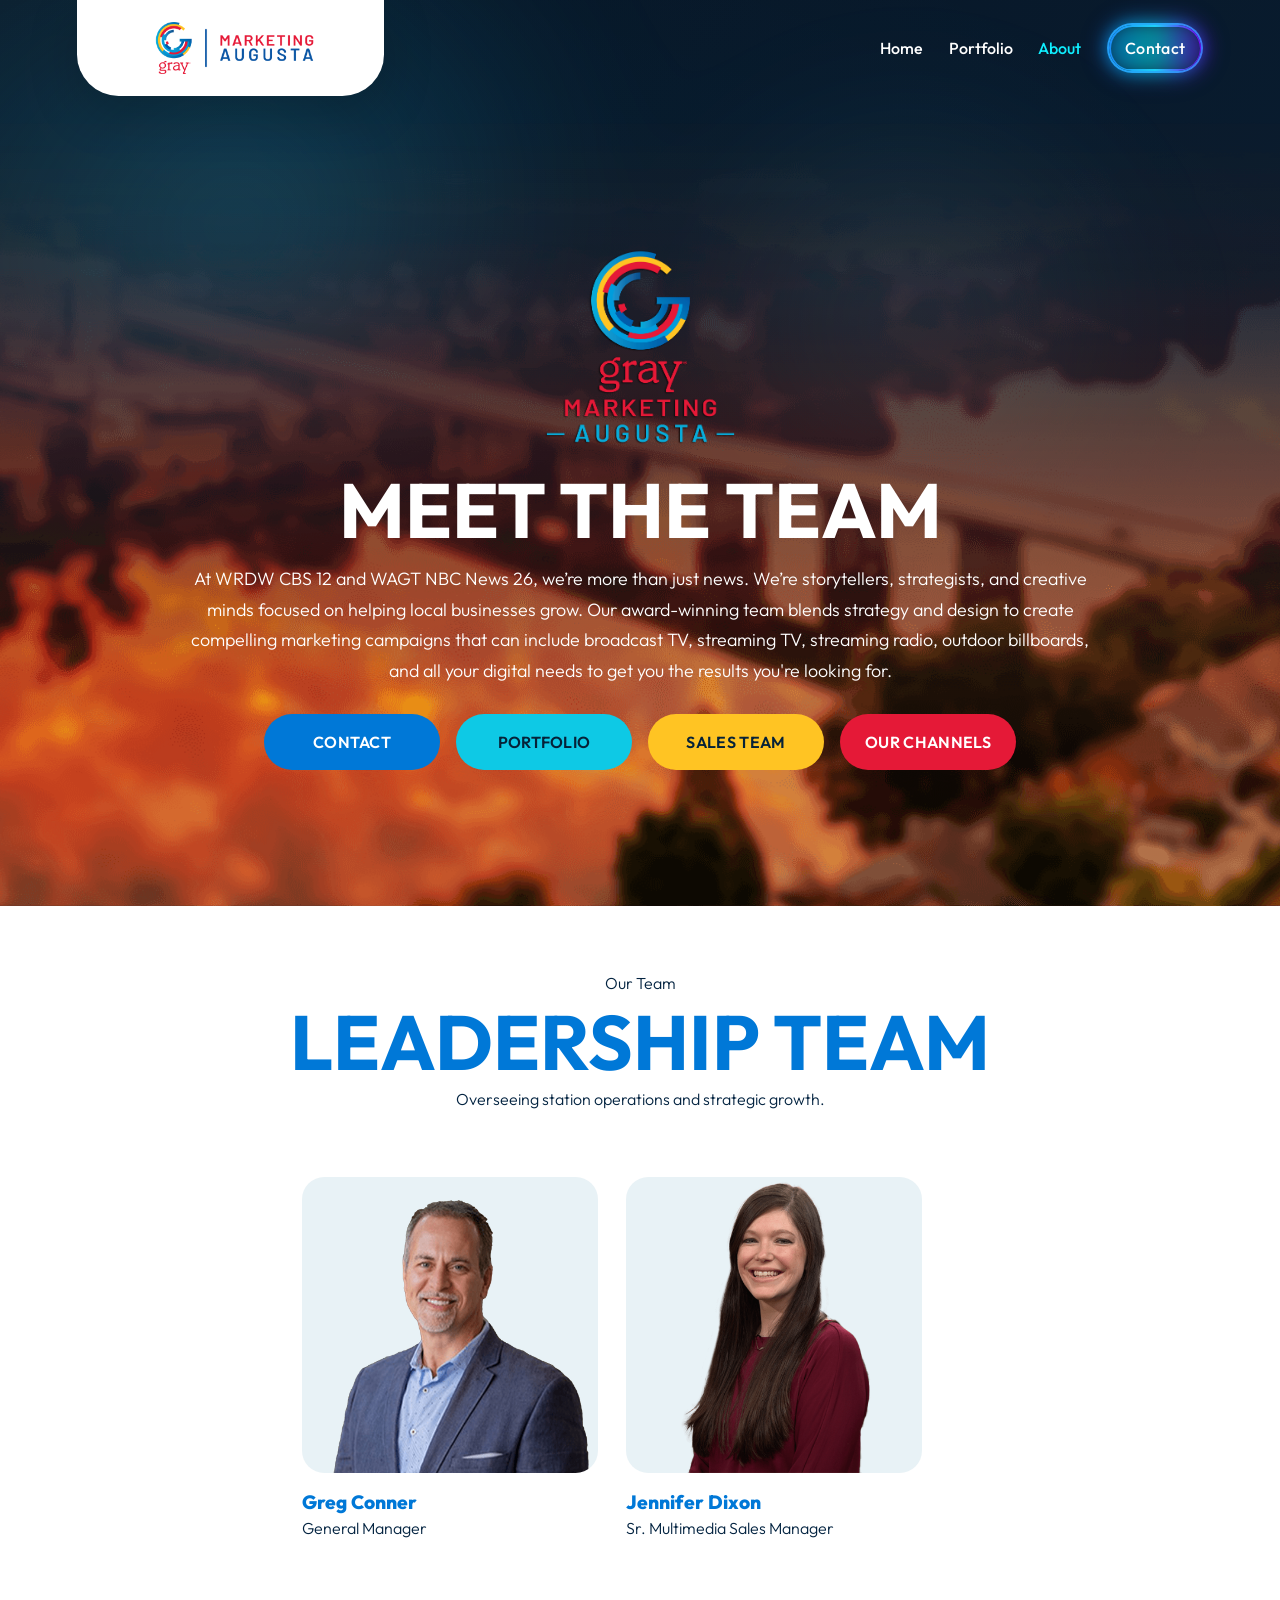
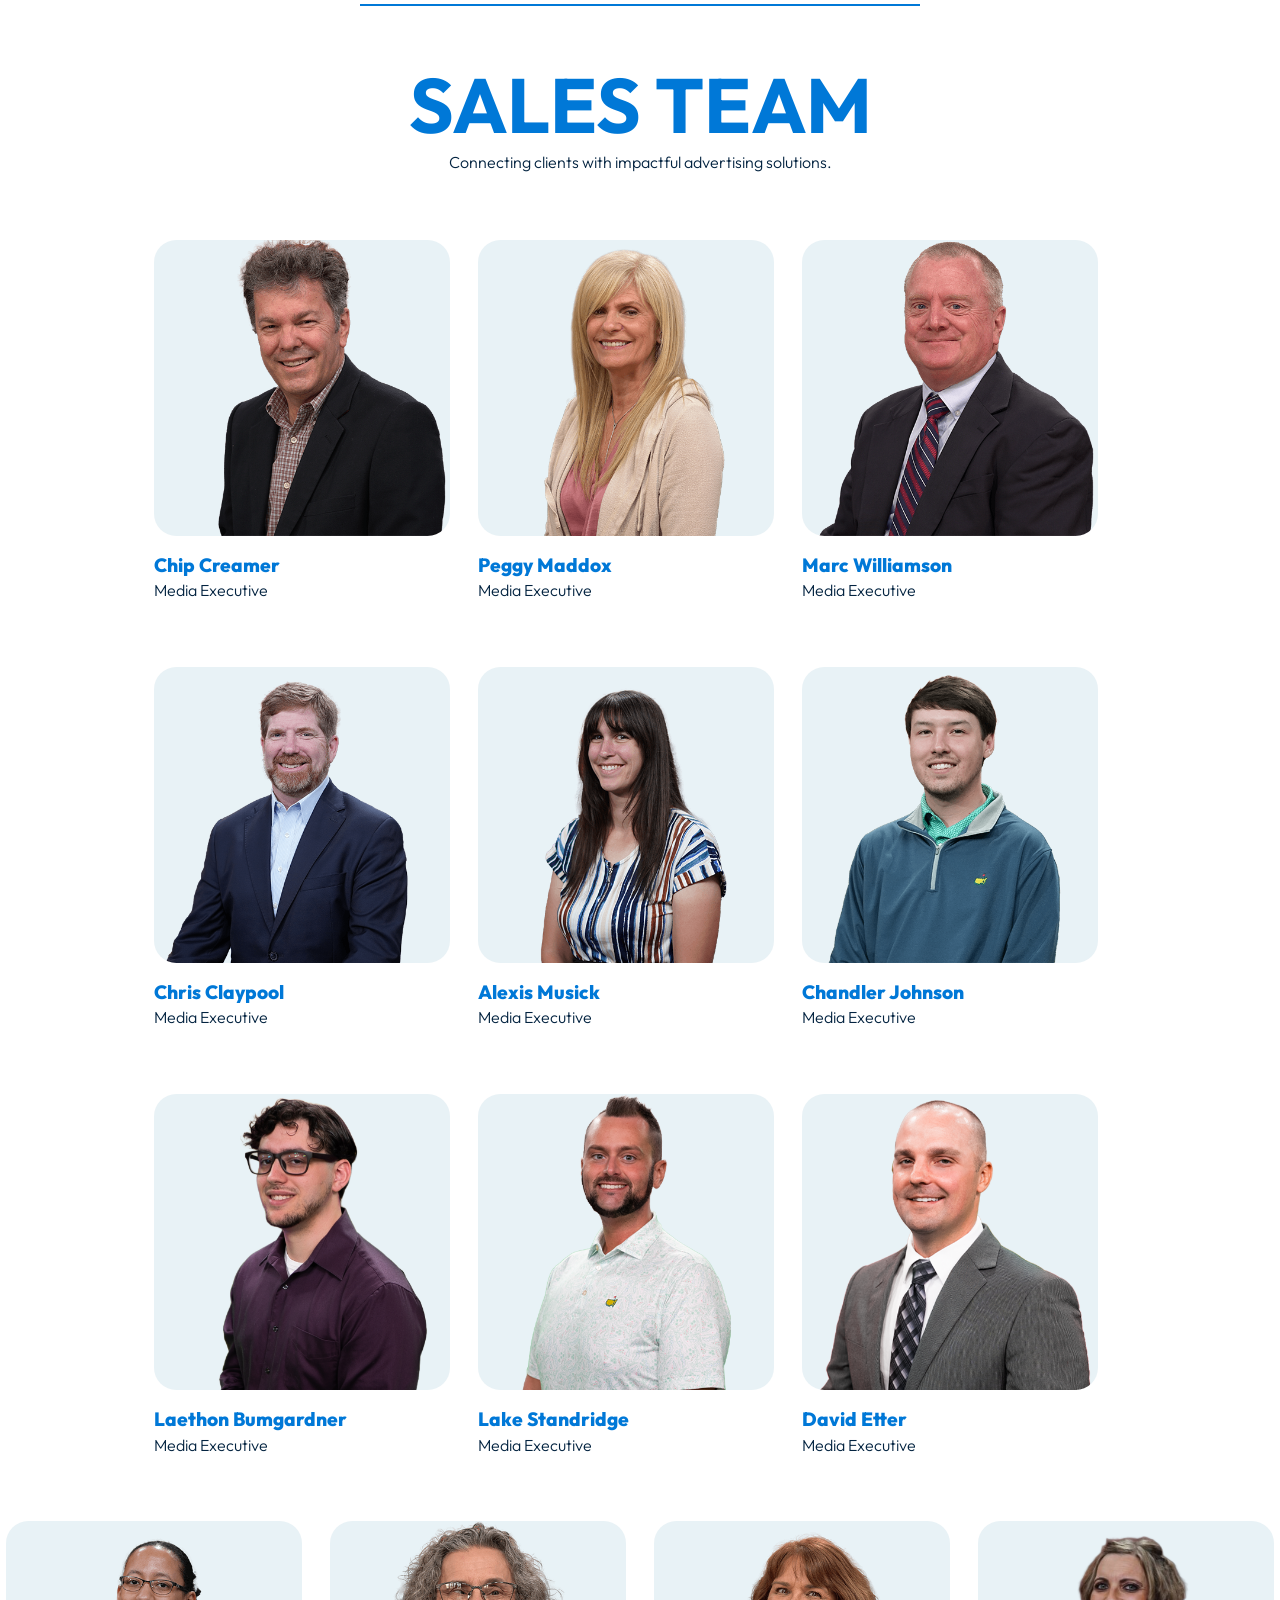
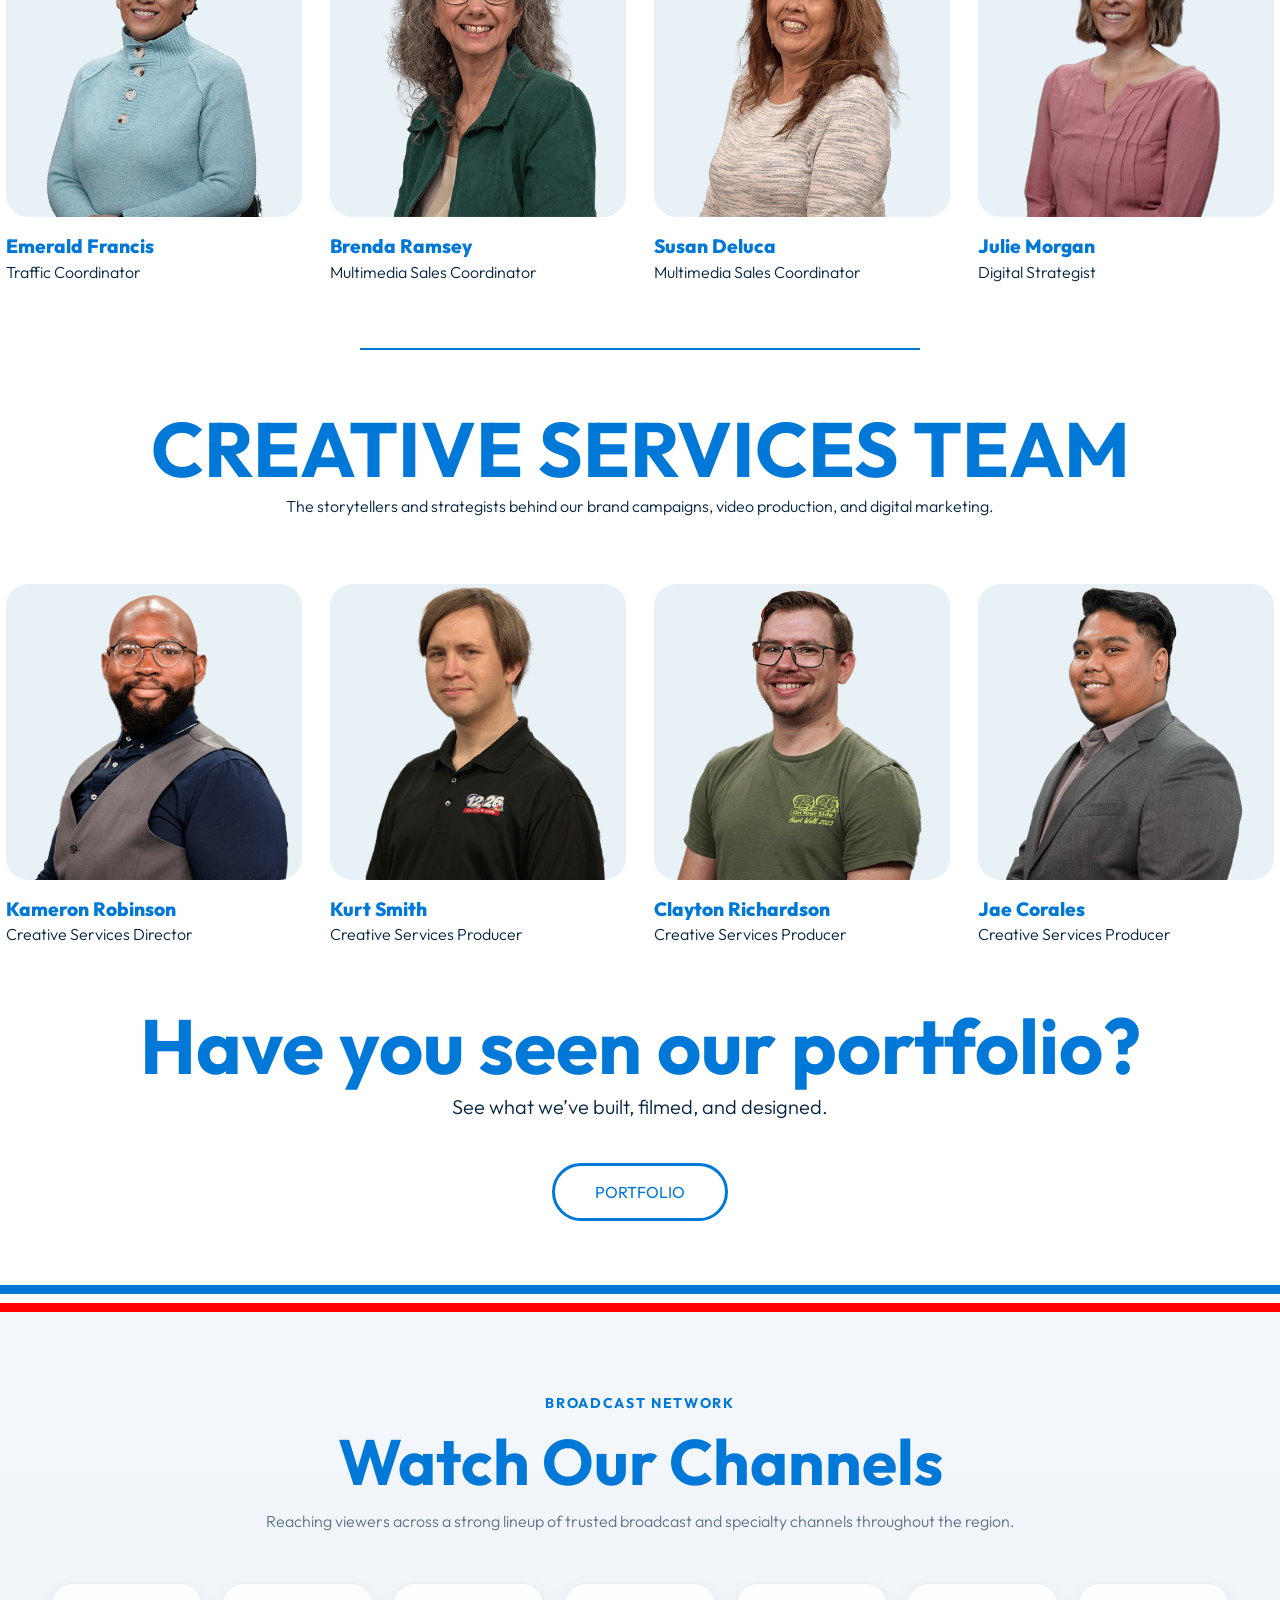
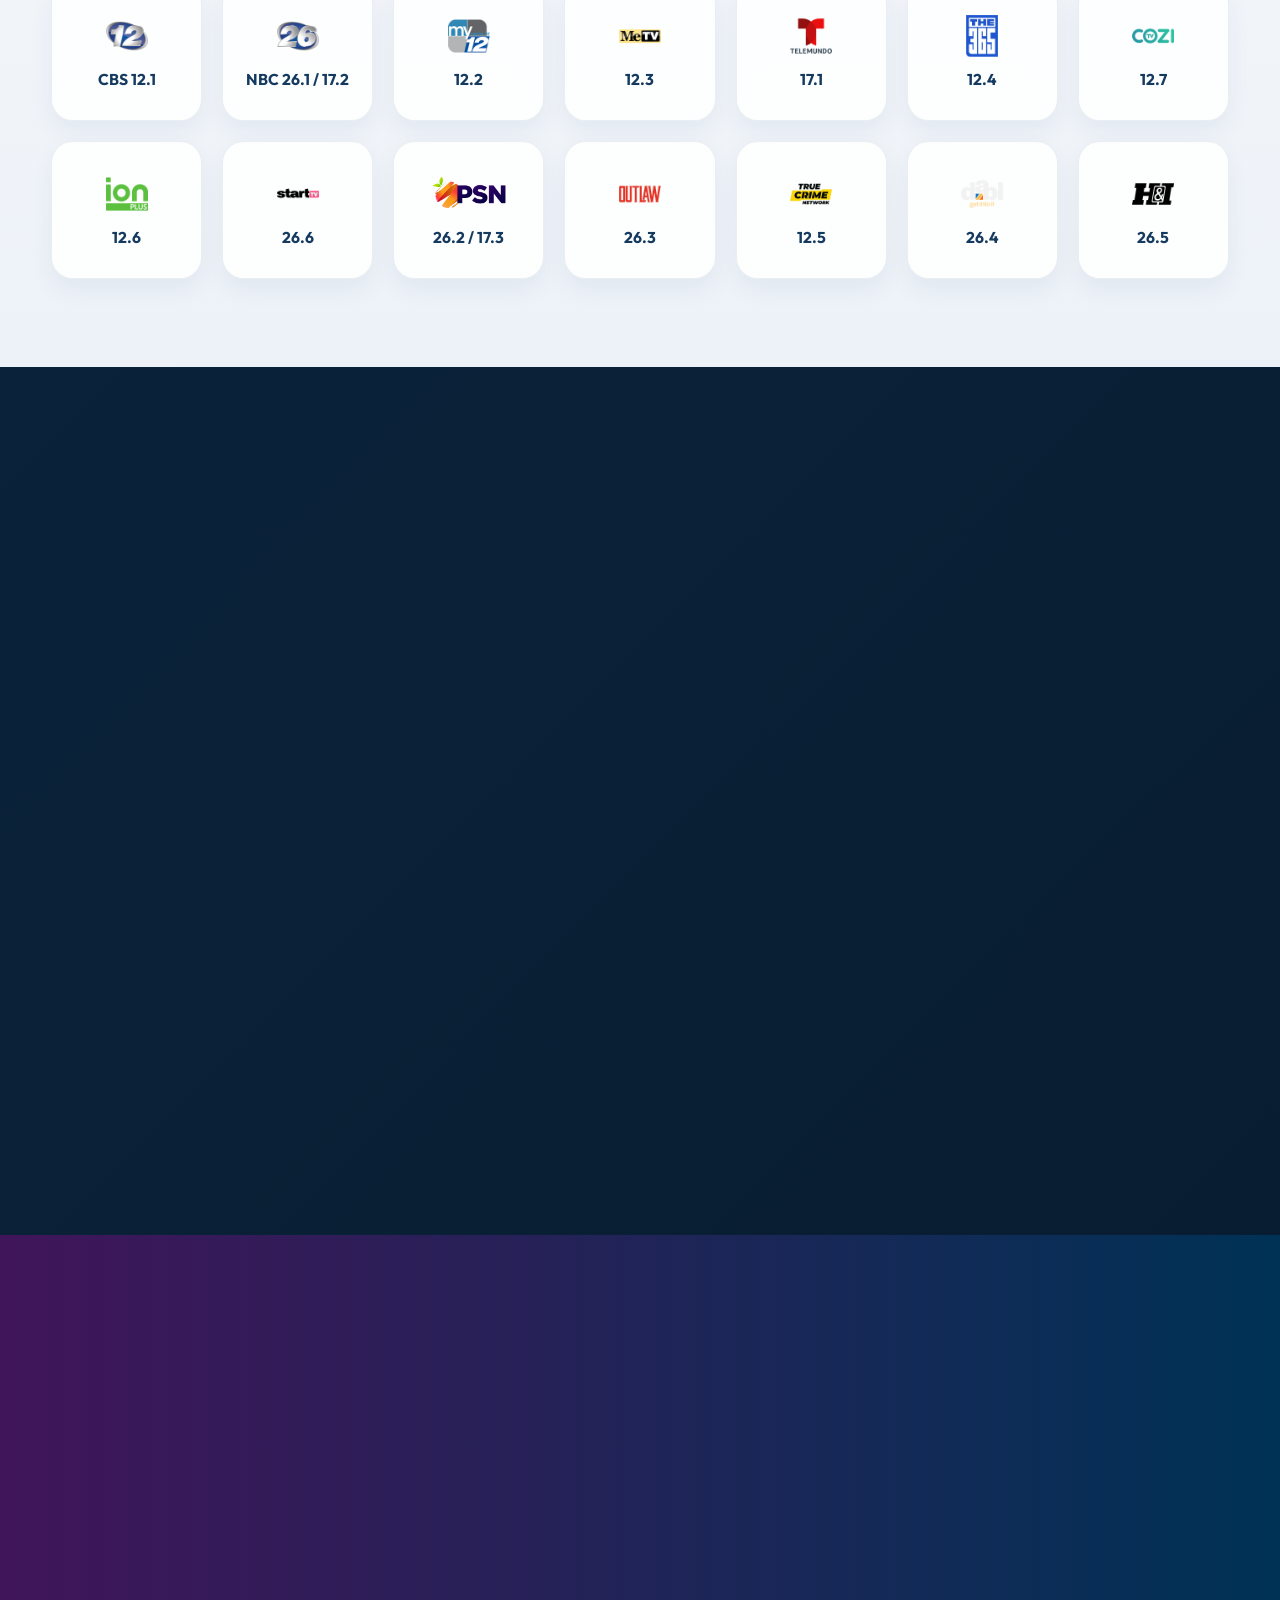
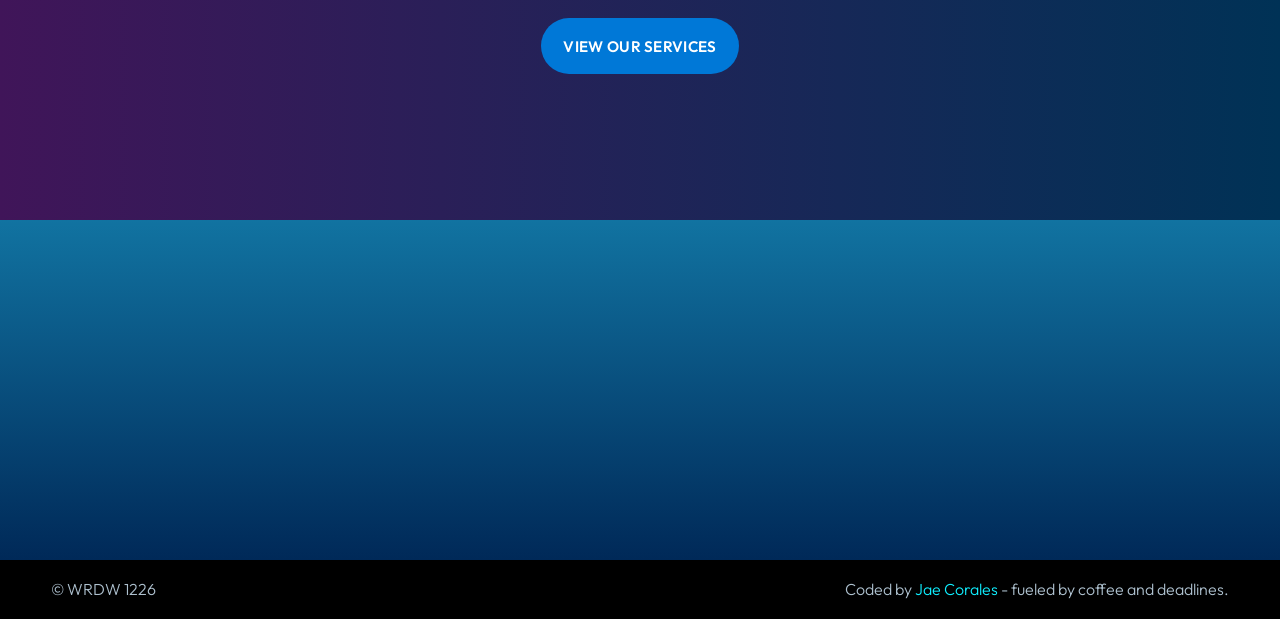
==== commit 5691ef13: "Added WRDW+" ====
--- a/about.html
+++ b/about.html
@@ -523,17 +523,30 @@
 
                     <div class="watch-card reveal">
                         <div class="watch-card-top">
-                            <h3>Download Our <span class="watch-blue">Streaming App</span></h3>
+                            <h3 class="download-headline">
+                                Download <img src="assets/WRDW+ Logo.png" alt="WRDW+" class="inline-wrdw-logo">on Your Favorite Streaming Platform</h3>
                             <p>
-                                Watch on major connected TV platforms with quick access across your devices.
+                                Watch WRDW+ on Roku, Apple TV, Fire TV, and Android TV. Need help getting started?
+                                Use the guide below for step-by-step install instructions for your TV.
                             </p>
                         </div>
 
-                        <div class="watch-logos watch-logos-3">
-                            <div class="watch-logo-box"><img src="assets/logos/appletv.png" alt="Apple TV"></div>
-                            <div class="watch-logo-box"><img src="assets/logos/roku.png" alt="Roku"></div>
-                            <div class="watch-logo-box"><img src="assets/logos/firetv.png" alt="Fire TV"></div>
-                        </div>
+
+                        <div class="watch-logos watch-logos-4">
+                            
+                            
+                            <a href="https://channelstore.roku.com/details/efa224ec93c4f431445c176462052a7f:6d809f5ff3d060c5cb4a517232f8e0d5/wrdw-news-12-wagt-news-26" target="_blank"><div class="watch-logo-box"><img src="assets/STREAMING_APPS/Roku.png" alt="Roku"></div></a>
+
+                            <a href="https://www.amazon.com/Gray-Television-Group-Inc-WRDW/dp/B00V3UTYCG/ref=sr_1_1?dib=eyJ2IjoiMSJ9.[base64].I5Zaxv7-gFUpqT1UcoP9mRevs05j0FicvTl4Kb1tfDs&dib_tag=se&keywords=wrdw%2B&qid=1773689378&s=mobile-apps&sr=1-1" target="_blank"><div class="watch-logo-box"><img src="assets/STREAMING_APPS/FireTV.png" alt="FireTV"></div></a>
+
+                            <a href="https://wrdwwagt-dev.github.io/streaming-platforms-qr/howto.html" target="_blank"><div class="watch-logo-box"><img src="assets/STREAMING_APPS/AppleTV.png" alt="Apple TV"></div></a>
+
+                            <a href="https://wrdwwagt-dev.github.io/streaming-platforms-qr/howto.html" target="_blank"><div class="watch-logo-box"><img src="assets/STREAMING_APPS/Android TV.png" alt="Android TV"></div></a>
+                        </div>
+
+                        <a href="https://wrdwwagt-dev.github.io/streaming-platforms-qr/" target="_blank">
+                            <span style="color: #00f7ff;">Learn how to install</span>
+                        </a>
                     </div>
 
                 </div>
--- a/style.css
+++ b/style.css
@@ -930,21 +930,49 @@
 
 /* EXISTING OTHER PAGE CLASSES */
 .finch {
-    background-image: url(assets/finch.png);
+    background-image: url(assets/PORTFOLIO_THUMBNAILS/finch.png);
     background-size: cover;
     background-position: center;
     background-repeat: no-repeat;
 }
 
 .platts {
-    background-image: url(assets/platts.png);
+    background-image: url(assets/PORTFOLIO_THUMBNAILS/platts.png);
     background-size: cover;
     background-position: center;
     background-repeat: no-repeat;
 }
 
 .fresh-take {
-    background-image: url(assets/freshtake.png);
+    background-image: url(assets/PORTFOLIO_THUMBNAILS/freshtake.png);
+    background-size: cover;
+    background-position: center;
+    background-repeat: no-repeat;
+}
+
+.herbert-homes {
+    background-image: url(assets/PORTFOLIO_THUMBNAILS/herberthomes.png);
+    background-size: cover;
+    background-position: center;
+    background-repeat: no-repeat;
+}
+
+.maguire {
+    background-image: url(assets/PORTFOLIO_THUMBNAILS/maguire.png);
+    background-size: cover;
+    background-position: center;
+    background-repeat: no-repeat;
+}
+
+.bnc-realstate {
+    background-image: url(assets/PORTFOLIO_THUMBNAILS/bnc_realstate.png);
+    background-size: cover;
+    background-position: center;
+    background-repeat: no-repeat;
+}
+
+.bf-animal {
+    background-image: url(assets/PORTFOLIO_THUMBNAILS/bf-animal.png);
     background-size: cover;
     background-position: center;
     background-repeat: no-repeat;
@@ -1761,11 +1789,6 @@
     width: min(100%, 180px);
 }
 
-.about-page-body .contact {
-    padding: 0.7rem 1rem;
-    background-color: var(--btnColors);
-    border-radius: 1rem;
-}
 
 .aboutus-hero {
     display: flex;
@@ -3115,4 +3138,57 @@
     .service-icon-card a {
         font-size: 0.96rem;
     }
+}
+
+.watch-logos-4 {
+    grid-template-columns: repeat(4, minmax(0, 1fr));
+}
+
+.wrdw-plus-logo-wrap {
+    display: flex;
+    justify-content: center;
+    align-items: center;
+    margin-top: 0.25rem;
+}
+
+.wrdw-plus-logo {
+    max-width: 240px;
+    width: 100%;
+    height: auto;
+    object-fit: contain;
+}
+
+.watch-install-link {
+    align-self: flex-start;
+    margin-top: 0.5rem;
+}
+
+@media (max-width: 768px) {
+    .watch-logos-4 {
+        grid-template-columns: repeat(2, minmax(0, 1fr));
+    }
+
+    .watch-install-link {
+        align-self: center;
+        width: 100%;
+        max-width: 320px;
+    }
+
+    .wrdw-plus-logo {
+        max-width: 200px;
+    }
+}
+
+.download-headline {
+    display: flex;
+    align-items: center;
+    flex-wrap: wrap;
+    gap: 0.4rem;
+    text-align: center;
+}
+
+.inline-wrdw-logo {
+    height: 1.1em;   /* keeps logo same height as text */
+    width: auto;
+    object-fit: contain;
 }
